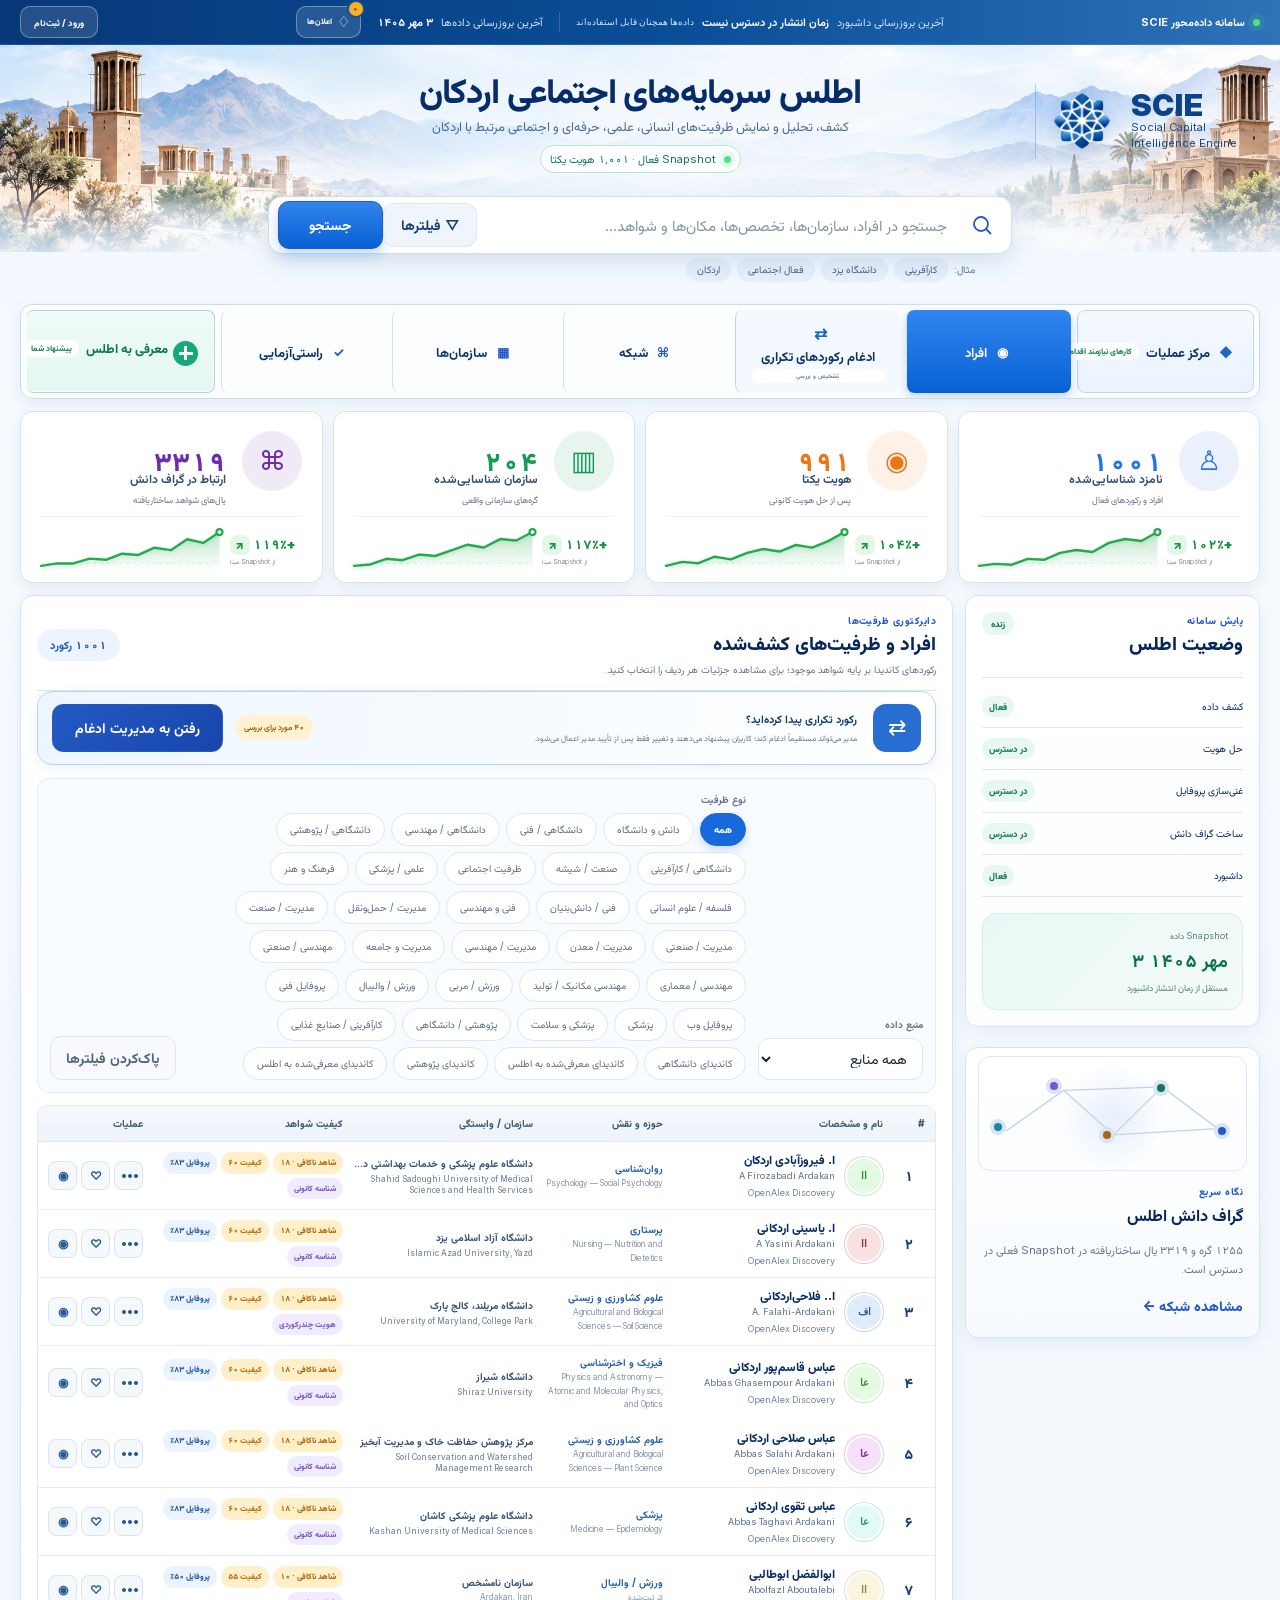
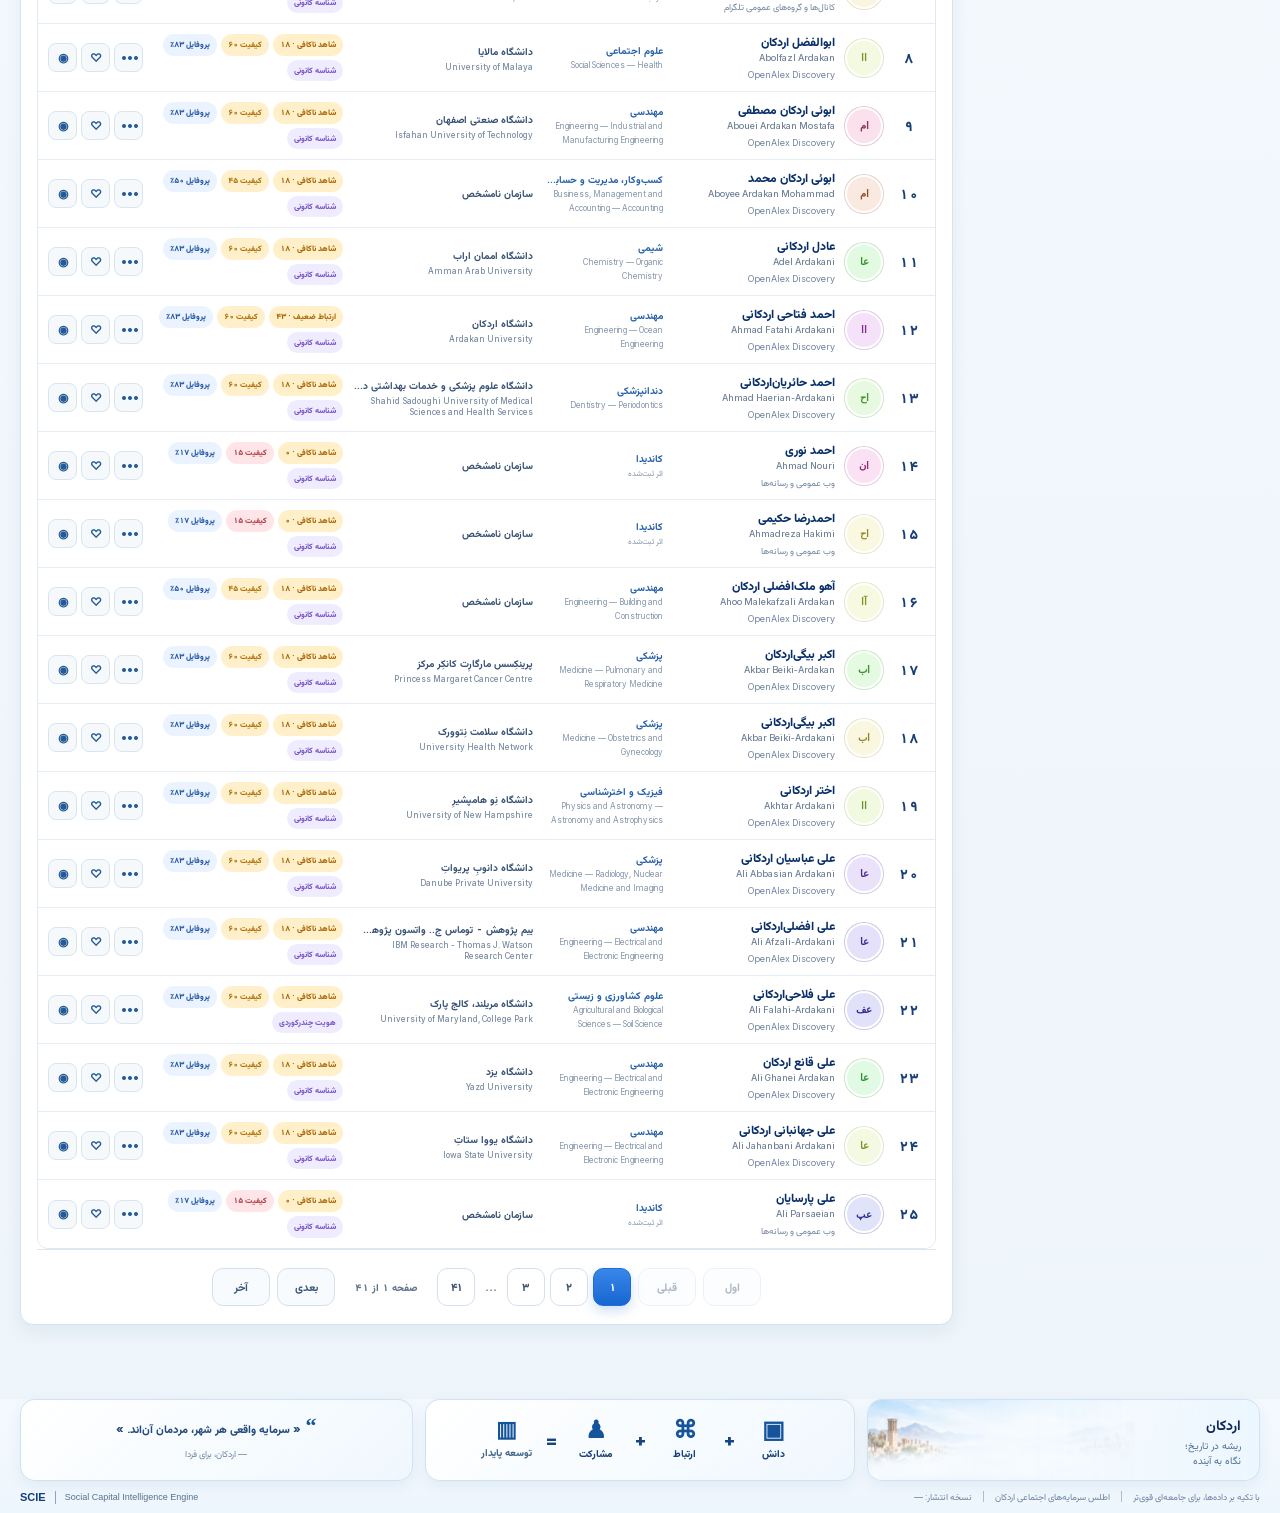
==== docs/index.html @ 63b63a65 "Add automated source monitoring center" ====
<!doctype html>
<html lang="fa" dir="rtl">
<head>
  <meta charset="utf-8">
  <meta name="viewport" content="width=device-width,initial-scale=1">
  <meta name="theme-color" content="#102a56">
  <title>اطلس سرمایه‌های اجتماعی اردکان</title>
  <link rel="stylesheet" href="styles.css?v=20260923-2">
  <link rel="stylesheet" href="poster.css?v=20260926-9">
  <link rel="stylesheet" href="operations.css?v=20260926-3">
  <link rel="stylesheet" href="fonts.css">
  <link rel="stylesheet" href="directory.css">
</head>
<body>
  <div class="update-bar" id="updateBar" role="status" aria-live="polite">
    <div class="update-inner">
      <span class="update-brand"><span class="pulse"></span>سامانه داده‌محور SCIE</span>
      <span class="update-item"><span>آخرین بروزرسانی داشبورد</span><strong id="buildPersian">در حال دریافت…</strong><small id="buildGregorian"></small></span>
      <span class="update-divider"></span>
      <span class="update-item"><span>آخرین بروزرسانی داده‌ها</span><strong id="snapshotTop">—</strong></span>
      <span class="commit" id="commitSha" hidden></span>
      <button id="notificationButton" class="notification-button" type="button" aria-haspopup="dialog" aria-expanded="false"><span aria-hidden="true">♢</span><b id="notificationBadge" hidden>۰</b><em>اعلان‌ها</em></button>
      <button id="globalAccountButton" class="global-account-button" type="button">ورود / ثبت‌نام</button>
    </div>
  </div>
  <aside id="notificationCenter" class="notification-center" role="dialog" aria-modal="false" aria-labelledby="notificationTitle" hidden><div class="notification-head"><div><span>مرکز پیگیری</span><h2 id="notificationTitle">اعلان‌ها و نتایج</h2></div><button id="closeNotifications" class="icon-button" type="button" aria-label="بستن">×</button></div><div class="notification-tools"><span id="notificationSummary">اعلان تازه‌ای ندارید</span><button id="markNotificationsRead" type="button">خواندن همه</button></div><div id="notificationList" class="notification-list"></div></aside>

  <header class="hero">
    <div class="hero-pattern" aria-hidden="true"></div>
    <div class="container hero-inner">
      <div class="hero-logo" aria-label="SCIE Social Capital Intelligence Engine">
        <img src="assets/scie-mark-v4.png?v=20260923-2" alt="نشان هندسی SCIE" width="74" height="74" style="width:74px;height:74px;max-width:74px;max-height:74px;object-fit:contain;flex:0 0 74px">
        <div><strong>SCIE</strong><span>Social Capital<br>Intelligence Engine</span></div>
      </div>
      <div class="hero-copy">
        <h1>اطلس سرمایه‌های اجتماعی اردکان</h1>
        <p>کشف، تحلیل و نمایش ظرفیت‌های انسانی، علمی، حرفه‌ای و اجتماعی مرتبط با اردکان</p>
        <div class="hero-state" id="state"><span class="spinner"></span>در حال دریافت داده‌ها…</div>
      </div>
      <div class="city-motif" aria-label="نقش هندسی الهام‌گرفته از معماری اردکان">
        <svg viewBox="0 0 360 170" role="img"><path d="M15 145h330M45 145V92h45v53M58 92V72h19v20M112 145V61h55v84M128 61V42h23v19M190 145v-37h42v37M252 145V78h62v67M269 78V52h28v26"/><path class="accent" d="M15 145h330M103 145c13-23 26-34 39-34s26 11 39 34M245 145c12-19 25-29 38-29 12 0 25 10 38 29"/></svg>
        <span>اردکان · یزد</span>
      </div>
    </div>
    <div class="container search-wrap">
      <form id="search" class="search" role="search">
        <label class="sr-only" for="q">جستجو در اطلس</label>
        <svg class="search-icon" viewBox="0 0 24 24" aria-hidden="true"><circle cx="11" cy="11" r="7"/><path d="m16 16 5 5"/></svg>
        <input id="q" autocomplete="off" placeholder="جستجو در افراد، سازمان‌ها، تخصص‌ها، مکان‌ها و شواهد…">
        <button type="button" id="heroFilters" class="button hero-filter">فیلترها <span aria-hidden="true">▽</span></button>
        <button type="submit" class="button primary">جستجو</button>
        <div id="history" class="history" aria-label="تاریخچه جستجو"></div>
      </form>
      <div class="search-examples" aria-label="نمونه‌های جستجو"><span>مثال:</span><button type="button" data-query="کارآفرینی">کارآفرینی</button><button type="button" data-query="دانشگاه یزد">دانشگاه یزد</button><button type="button" data-query="فعال اجتماعی">فعال اجتماعی</button><button type="button" data-query="اردکان">اردکان</button></div>
    </div>
  </header>

  <main class="container main-shell">
    <nav class="tabs" aria-label="بخش‌های اطلس">
      <button class="operations-tab" data-tab="operations" aria-selected="false"><span class="tab-icon">◆</span><span class="tab-label">مرکز عملیات<small>کارهای نیازمند اقدام</small></span></button>
      <button class="active" data-tab="people" aria-selected="true"><span class="tab-icon">◉</span>افراد</button>
      <button class="merge-tab" data-tab="intelligence" aria-selected="false"><span class="tab-icon">⇄</span><span class="tab-label">ادغام رکوردهای تکراری<small>تشخیص و بررسی</small></span></button>
      <button data-tab="network" aria-selected="false"><span class="tab-icon">⌘</span>شبکه</button>
      <button data-tab="organizations" aria-selected="false"><span class="tab-icon">▦</span>سازمان‌ها</button>
      <button data-tab="verification" aria-selected="false"><span class="tab-icon">✓</span>راستی‌آزمایی</button>
      <button class="atlas-contribute-tab" data-tab="leads" aria-selected="false"><span class="tab-icon">＋</span><span class="tab-label">معرفی به اطلس<small>پیشنهاد شما</small></span></button>
    </nav>

    <section id="metrics" class="metrics" aria-label="شاخص‌های کلیدی"><div class="metric-skeleton"></div><div class="metric-skeleton"></div><div class="metric-skeleton"></div></section>

    <section id="operations" class="section hidden operations-center">
      <header class="operations-hero"><div><span class="kicker">مرکز تصمیم‌گیری و کیفیت داده</span><h2>مرکز عملیات اطلس</h2><p>همهٔ موارد نیازمند تصمیم، تکمیل یا بازبینی در یک صف اولویت‌بندی‌شده؛ هر کارت شما را مستقیماً به محل انجام کار می‌برد.</p></div><div class="operations-health"><span>سلامت عملیاتی</span><strong id="operationsHealth">—</strong><small id="operationsHealthNote">در حال تحلیل داده‌ها…</small></div></header>
      <div id="operationsQueue" class="operations-queue" aria-live="polite"></div>
      <div class="operations-layout"><section class="panel workflow-board"><div class="section-head compact"><div><span class="kicker">گردش‌کار استاندارد</span><h3>وضعیت پرونده‌های اطلس</h3><p>هر رکورد از کشف تا انتشار در یک مرحلهٔ روشن قرار می‌گیرد.</p></div></div><div id="workflowStages" class="workflow-stages"></div></section><section class="panel priority-records"><div class="section-head compact"><div><span class="kicker">اولویت امروز</span><h3>پرونده‌های پیشنهادی برای بررسی</h3><p>رکوردهایی که بیشترین اثر را بر کیفیت اطلس دارند.</p></div></div><div id="priorityRecords"></div></section></div>
      <section class="panel admin-review-inbox"><div class="admin-inbox-head"><div><span class="kicker">تصمیم‌های مدیریتی</span><h3>صندوق بررسی مدیر</h3><p>پیشنهادها و پرونده‌های نیازمند تصمیم، همراه با منشأ، اولویت و اقدام بعدی.</p></div><div class="admin-inbox-tools"><select id="adminInboxFilter" aria-label="فیلتر صندوق بررسی"><option value="all">همه موارد</option><option value="merge">پیشنهاد ادغام</option><option value="identity">هویت و ارتباط محلی</option><option value="profile">تکمیل پروفایل</option><option value="lead">معرفی به اطلس</option></select><button id="refreshAdminInbox" class="button subtle" type="button">به‌روزرسانی</button></div></div><div id="adminInboxStats" class="admin-inbox-stats"></div><div id="adminInboxList" class="admin-inbox-list"></div><span id="adminInboxStatus" class="merge-status" role="status" aria-live="polite"></span></section>
      <section class="panel source-monitor-center"><div class="admin-inbox-head"><div><span class="kicker">اطلس زنده و به‌روز</span><h3>پایش خودکار تغییرات منابع</h3><p>کنترل دوره‌ای منابع عمومی و ارجاع تغییرات یا خطاهای دسترسی به مدیر.</p></div><div class="admin-inbox-tools"><button id="registerSourceMonitors" class="button subtle" type="button">ثبت منابع فعلی</button><button id="runSourceMonitors" class="button primary" type="button">بررسی منابع سررسیدشده</button></div></div><div id="sourceMonitorStats" class="source-monitor-stats"></div><div id="sourceMonitorList" class="source-monitor-list"></div><span id="sourceMonitorStatus" class="merge-status" role="status" aria-live="polite"></span></section>
    </section>

    <section id="people" class="section">
      <div class="content-grid">
        <div class="panel directory">
          <div class="section-head">
            <div><span class="kicker">دایرکتوری ظرفیت‌ها</span><h2>افراد و ظرفیت‌های کشف‌شده</h2><p>رکوردهای کاندیدا بر پایه شواهد موجود؛ برای مشاهده جزئیات هر ردیف را انتخاب کنید.</p></div>
            <span id="count" class="result-count">در حال دریافت…</span>
          </div>
          <aside id="mergeShortcut" class="merge-shortcut"><i>⇄</i><div><strong>رکورد تکراری پیدا کرده‌اید؟</strong><span>مدیر می‌تواند مستقیماً ادغام کند؛ کاربران پیشنهاد می‌دهند و تغییر فقط پس از تأیید مدیر اعمال می‌شود.</span></div><b id="mergeShortcutCount">در حال بررسی…</b><button class="button primary" type="button">رفتن به مدیریت ادغام</button></aside>
          <div class="filters">
            <label><span>منبع داده</span><select id="source"><option value="all">همه منابع</option></select></label>
            <div><span class="filter-label">نوع ظرفیت</span><div id="cats" class="chips"></div></div>
            <button id="reset" type="button" class="button subtle">پاک‌کردن فیلترها</button>
          </div>
          <div id="list" class="people-list" aria-live="polite" aria-busy="true" aria-label="در حال به‌روزرسانی فهرست افراد">
            <div class="directory-skeleton" aria-hidden="true">
              <div class="directory-skeleton-row"><i></i><span><b></b><small></small></span><em></em><span><b></b><small></small></span><strong></strong></div>
              <div class="directory-skeleton-row"><i></i><span><b></b><small></small></span><em></em><span><b></b><small></small></span><strong></strong></div>
              <div class="directory-skeleton-row"><i></i><span><b></b><small></small></span><em></em><span><b></b><small></small></span><strong></strong></div>
              <div class="directory-skeleton-row"><i></i><span><b></b><small></small></span><em></em><span><b></b><small></small></span><strong></strong></div>
              <div class="directory-skeleton-row"><i></i><span><b></b><small></small></span><em></em><span><b></b><small></small></span><strong></strong></div>
            </div>
          </div>
          <nav class="pagination" aria-label="صفحه‌بندی فهرست افراد">
            <button id="first" class="button subtle page-edge" type="button" aria-label="رفتن به صفحه اول">اول</button>
            <button id="prev" class="button subtle" type="button" aria-label="رفتن به صفحه قبلی">قبلی</button>
            <div id="pageNumbers" class="page-numbers" aria-label="شماره صفحه‌ها"></div>
            <span id="pageinfo" class="pagination-summary" aria-live="polite">—</span>
            <button id="next" class="button subtle" type="button" aria-label="رفتن به صفحه بعدی">بعدی</button>
            <button id="last" class="button subtle page-edge" type="button" aria-label="رفتن به صفحه آخر">آخر</button>
          </nav>
        </div>

        <aside class="sidebar">
          <section class="panel status-card">
            <div class="section-head compact"><div><span class="kicker">پایش سامانه</span><h2>وضعیت اطلس</h2></div><span class="live-dot">زنده</span></div>
            <div id="systemStatus" class="status-list"><div class="status-row"><span>دریافت لایه‌های داده</span><b class="neutral">در حال بررسی</b></div></div>
            <div class="snapshot-card"><span>Snapshot داده</span><strong id="generated">—</strong><small>مستقل از زمان انتشار داشبورد</small></div>
          </section>
          <section class="panel network-preview">
            <div class="mini-network" aria-hidden="true"><i></i><i></i><i></i><i></i><i></i><svg viewBox="0 0 300 120"><path d="M30 80 95 34l56 50 55-54 62 47M95 34l111-4M151 84l117-7"/></svg></div>
            <span class="kicker">نگاه سریع</span><h3>گراف دانش اطلس</h3><p id="networkPreviewText">در حال دریافت ساختار شبکه…</p><button class="text-button" data-open-tab="network">مشاهده شبکه ←</button>
          </section>
        </aside>
      </div>
    </section>

    <section id="intelligence" class="section hidden">
      <div class="page-heading"><span class="kicker">تحلیل شواهد</span><h2>هوش اطلس</h2><p>نمای تحلیلی کیفیت، پوشش داده و تصمیم‌های حل هویت؛ بدون تبدیل احتمال به قطعیت.</p></div>
      <div id="intel" class="analysis-grid"></div>
      <div class="two-col">
        <section class="panel duplicate-workbench"><div class="section-head compact"><div><span class="kicker">تشخیص هوشمند و مشارکت انسانی</span><h3>مدیریت رکوردهای تکراری</h3><p>سامانه موارد قطعی را خودکار یکپارچه می‌کند؛ کاربران می‌توانند موارد مشکوک را پیشنهاد دهند و مدیر تصمیم نهایی را می‌گیرد.</p></div><span id="mergeSummary" class="merge-summary"></span></div><div id="dupes"></div><div class="merge-queue-head"><h4>صف پیشنهادهای ادغام</h4><button id="refreshMerges" class="button subtle" type="button">به‌روزرسانی صف</button></div><div id="mergeQueue" class="merge-queue"></div><span id="mergeStatus" class="merge-status" role="status" aria-live="polite"></span></section>
        <section class="panel"><div class="section-head compact"><div><span class="kicker">هویت‌های تثبیت‌شده</span><h3>هویت‌های چندرکوردی</h3></div></div><div id="canonical"></div></section>
      </div>
      <section class="panel"><div class="section-head"><div><span class="kicker">تصمیم‌های توضیح‌پذیر</span><h3>حل هویت</h3><p>امتیاز، سطح اطمینان، شواهد و نیاز به بازبینی برای هر جفت.</p></div></div><div id="resolutions" class="resolution-grid"></div></section>
    </section>

    <section id="network" class="section hidden">
      <div class="page-heading"><span class="kicker">گراف دانش</span><h2>شبکه شواهد و ارتباطات ساختاریافته</h2><p>نمایش پیوند هویت‌ها با سازمان، مکان، منبع و نوع ظرفیت بر اساس داده واقعی.</p></div>
      <div class="network-note">یال‌های این شبکه نشان‌دهنده شواهد و ارتباطات ساختاریافته هستند و لزوماً بیانگر رابطه اجتماعی مستقیم میان افراد نیستند.</div>
      <div id="graphMetrics" class="analysis-grid graph-metrics"></div>
      <section class="panel graph-panel">
        <div class="graph-legend"><span><i style="--dot:#2b63d9"></i>هویت</span><span><i style="--dot:#15936d"></i>سازمان</span><span><i style="--dot:#d18a16"></i>مکان</span><span><i style="--dot:#7957c8"></i>منبع</span><span><i style="--dot:#168899"></i>نوع ظرفیت</span><span><i style="--dot:#c33c75"></i>تخصص</span></div>
        <div class="graph-shell"><svg id="graphSvg" viewBox="0 0 1100 620" role="img" aria-label="پیش‌نمایش گراف دانش"></svg></div>
        <div id="graphGap"></div>
      </section>
      <div class="hub-grid"><section class="panel"><h3>سازمان‌های مرکزی</h3><div id="hubOrganizations"></div></section><section class="panel"><h3>مکان‌های پرتکرار</h3><div id="hubLocations"></div></section><section class="panel"><h3>منابع و ظرفیت‌ها</h3><div id="hubSources"></div></section></div>
    </section>

    <section id="organizations" class="section hidden">
      <div class="page-heading"><span class="kicker">نهادها و مراکز</span><h2>سازمان‌های اثرگذار</h2><p>سازمان‌های استخراج‌شده از Snapshot فعلی و میزان اتصال آن‌ها به هویت‌ها و منابع.</p></div>
      <div id="orgs" class="org-grid"></div>
    </section>

    <section id="verification" class="section hidden">
      <div class="page-heading"><span class="kicker">مشارکت انسانی و شواهد محلی</span><h2>راستی‌آزمایی و تکمیل شبکه</h2><p>نظر شما به‌عنوان یک ادعای مستند ثبت می‌شود؛ دادهٔ خام حذف نمی‌شود و سابقهٔ تصمیم حفظ خواهد شد.</p></div>
      <div id="localitySummary" class="analysis-grid"></div>
      <div class="verification-grid">
        <section class="panel verification-form"><div class="section-head compact"><div><span class="kicker">بازبینی هویت محلی</span><h3>آیا این فرد اردکانی است؟</h3></div></div>
          <label><span>فرد</span><select id="vrPerson"></select></label>
          <label><span>نتیجهٔ بررسی</span><select id="vrVerdict"><option value="not_ardakani">اردکانی نیست</option><option value="ardakani">اردکانی است</option><option value="needs_evidence">نیازمند شواهد بیشتر</option></select></label>
          <label><span>دلیل اصلی</span><select id="vrReason"><option>محل تولد یا سکونت متفاوت</option><option>تشابه نام خانوادگی بدون ارتباط محلی</option><option>وابستگی سازمانی مربوط به شهر دیگری است</option><option>شناخت مستقیم و محلی</option><option>تعارض در منابع</option><option>دلیل دیگر</option></select></label>
          <label><span>توضیح و منبع تکمیلی</span><textarea id="vrNote" placeholder="دلیل، نشانی منبع عمومی یا توضیح شما"></textarea></label>
          <label class="consent"><input id="vrConsent" type="checkbox"><span>می‌دانم این بازخورد برای شفافیت در مخزن عمومی پروژه ثبت می‌شود و اطلاعات خصوصی وارد نکرده‌ام.</span></label>
          <button id="vrSubmit" class="button primary" type="button">ثبت راستی‌آزمایی</button><span id="vrStatus" role="status" aria-live="polite"></span>
        </section>
        <section class="panel verification-form"><div class="section-head compact"><div><span class="kicker">ارتقای گراف ارتباطات</span><h3>ثبت رابطهٔ بین دو فرد</h3></div></div>
          <label><span>فرد اول</span><select id="relA"></select></label><label><span>فرد دوم</span><select id="relB"></select></label>
          <label><span>نوع رابطه</span><select id="relType"><option value="sibling">خواهر یا برادر</option><option value="parent">والد و فرزند</option><option value="relative">خویشاوند</option><option value="colleague">همکار</option><option value="partner">شریک حرفه‌ای</option><option value="teacher">استاد</option><option value="student">شاگرد</option></select></label>
          <label><span>توضیح یا شاهد عمومی</span><textarea id="relNote" placeholder="برای مثال: شناخت مستقیم، خبر عمومی یا صفحهٔ رسمی"></textarea></label>
          <label class="consent"><input id="relConsent" type="checkbox"><span>انتشار عمومی این ادعای رابطه را تأیید می‌کنم و اطلاعات خصوصی وارد نکرده‌ام.</span></label>
          <button id="relSubmit" class="button primary" type="button">ثبت رابطه در صف بررسی</button><span id="relStatus" role="status" aria-live="polite"></span>
        </section>
      </div>
      <section class="panel source-catalog"><div class="section-head compact"><div><span class="kicker">دامنهٔ کشف عمومی</span><h3>منابع جدید فعال</h3></div></div><div class="source-grid"><span>کانال‌ها و گروه‌های عمومی تلگرام</span><span>کانال‌های عمومی ایتا</span><span>صفحه‌های عمومی اینستاگرام</span><span>دانشگاه‌های داخلی و خارجی</span><span>پایگاه‌های عمومی نظام پزشکی</span><span>کانون‌های وکلا و منابع حقوقی</span><span>ادارات و سازمان‌های رسمی</span><span>وب عمومی و رسانه‌ها</span></div><p class="meta">فقط صفحات عمومی و قابل استناد بررسی می‌شوند؛ گروه بسته، حساب خصوصی و دادهٔ پشت ورود در دامنهٔ سامانه نیست.</p></section>
      <section class="panel source-review-panel">
        <div class="section-head"><div><span class="kicker">شواهد حفظ‌شده، بدون انتساب قطعی</span><h3>صف اعتبارسنجی منابع اجتماعی</h3><p>این نشانی‌ها بررسی شده‌اند، اما هنوز نام فرد و ارتباط او با اردکان با اطمینان استخراج نشده است.</p></div><span id="sourceReviewCount" class="result-count">در حال دریافت…</span></div>
        <div id="sourceReviewQueue" class="source-review-queue"></div>
        <div class="source-review-form">
          <label><span>نشانی انتخاب‌شده</span><input id="sourceReviewUrl" readonly placeholder="ابتدا یک مورد را انتخاب کنید"></label>
          <label><span>نتیجهٔ بررسی شما</span><select id="sourceReviewVerdict"><option value="person_candidate">مرتبط با یک فرد؛ دوباره استخراج شود</option><option value="relevant_nonperson">مرتبط با اردکان است، اما صفحهٔ شخص نیست</option><option value="irrelevant">نامرتبط است</option><option value="needs_evidence">نیازمند شاهد بیشتر است</option></select></label>
          <label><span>نام فرد یا توضیح تکمیلی</span><textarea id="sourceReviewNote" placeholder="نام فرد و دلیل ارتباطش با اردکان را بنویسید؛ اطلاعات خصوصی وارد نکنید."></textarea></label>
          <label class="consent"><input id="sourceReviewConsent" type="checkbox"><span>می‌دانم این بازخورد در مخزن عمومی ثبت می‌شود و اطلاعات خصوصی وارد نکرده‌ام.</span></label>
          <button id="sourceReviewSubmit" class="button primary" type="button">ثبت نتیجهٔ اعتبارسنجی منبع</button><span id="sourceReviewStatus" role="status" aria-live="polite"></span>
        </div>
      </section>
    </section>

    <section id="leads" class="section hidden">
      <div class="atlas-intro">
        <div class="atlas-intro-copy"><span class="atlas-intro-badge">مشارکت در تکمیل اطلس</span><h2>معرفی به اطلس</h2><p>فرد، خانواده، سازمان، مکان یا نشانه‌ای را معرفی کنید. سامانه پیشنهاد شما را جستجو و اعتبارسنجی می‌کند و موارد معتبر به اطلس افزوده می‌شوند.</p></div>
        <div class="atlas-intro-steps" aria-label="مراحل بررسی پیشنهاد"><span><b>۱</b>شما معرفی می‌کنید</span><i>←</i><span><b>۲</b>سامانه بررسی می‌کند</span><i>←</i><span><b>۳</b>نتیجه به اطلس می‌پیوندد</span></div>
      </div>
      <div class="atlas-methods" aria-label="روش‌های معرفی اطلاعات به اطلس">
        <div class="atlas-methods-title"><span>دو مسیر، یک مقصد</span><h3>چطور اطلاعات را به «معرفی به اطلس» اضافه کنیم؟</h3><p>اگر فقط یک فرد یا نشانه می‌شناسید، روش اول را انتخاب کنید؛ اگر مجموعه‌ای از اطلاعات قطعی دارید، از روش دوم استفاده کنید.</p></div>
        <a href="#singleAtlasIntro"><b>۱</b><span><strong>معرفی یک مورد</strong><small>یک فرد، خانواده، سازمان یا نشانه برای جستجو و بررسی</small></span><i>رفتن به فرم ←</i></a>
        <a href="#bulkAtlasIntro"><b>۲</b><span><strong>ورود گروهی اطلاعات قطعی</strong><small>افزودن مجموعه افراد از فایل Excel، CSV یا JSON</small></span><i>رفتن به ورود فایل ←</i></a>
      </div>
      <div class="lead-layout">
        <section id="singleAtlasIntro" class="panel lead-form lead-submit-card">
          <div class="method-marker single full"><b>روش ۱</b><span>معرفی تکی به اطلس</span></div>
          <div class="full lead-form-heading"><span class="kicker">پیشنهاد شناسایی</span><h3>چه کسی یا چه چیزی را می‌خواهید معرفی کنید؟</h3><p>همین اطلاعات اولیه کافی است؛ هر توضیح تکمیلی به دقیق‌تر شدن بررسی کمک می‌کند.</p></div>
          <label><span>نوع معرفی</span><select id="lt"><option>نام یا فرد</option><option>فامیلی</option><option>نشانی / محله</option><option>سازمان / شرکت</option><option>تخصص / حوزه</option><option>توضیح آزاد</option></select></label>
          <label><span>موضوع معرفی</span><input id="lv" placeholder="برای مثال نام فرد، خانواده یا سازمان"></label>
          <label><span>مکان مرتبط</span><input id="ll" placeholder="اردکان، محله یا نشانی"></label>
          <label class="full"><span>توضیحات تکمیلی</span><textarea id="ln" placeholder="زمینه، منبع یا هر نکته مفید برای بررسی"></textarea></label>
          <div class="full lead-privacy">اطلاعات خصوصی یا محرمانه وارد نکنید؛ فقط داده‌های عمومی و قابل‌بررسی را ثبت کنید.</div>
          <div class="full actions"><button id="save" type="button" class="button primary lead-submit-button">ثبت معرفی و آغاز بررسی</button><button id="notify" type="button" class="button subtle">فعال‌سازی اعلان پایان</button><button id="export" type="button" class="button subtle">دریافت JSON</button><span id="leadStatus" role="status" aria-live="polite"></span></div>
        </section>
        <section class="panel lead-history-card"><div class="section-head compact"><div><span class="kicker">وضعیت بررسی</span><h3>پیگیری معرفی‌ها</h3><p>آخرین وضعیت پیشنهادهای ثبت‌شده در این دستگاه</p></div></div><div id="leadHistory"></div></section>
      </div>
      <section id="bulkAtlasIntro" class="panel bulk-import-panel">
        <div class="method-marker bulk"><b>روش ۲</b><span>معرفی گروهی به اطلس</span></div>
        <div class="section-head"><div><span class="kicker">ورود گروهی داده‌های قطعی</span><h3>افزودن مجموعه افراد به اطلس</h3><p>فایل CSV یا JSON را انتخاب کنید؛ داده‌ها پیش از ثبت بررسی، پیش‌نمایش و با رکوردهای موجود تطبیق داده می‌شوند.</p></div><span class="admin-only-badge">ویژه مدیر</span></div>
        <div class="import-guide"><b>ستون‌های قابل استفاده</b><span>name_fa، name، specialty، specialty_en، affiliation، location، source، url، evidence</span><a id="downloadImportTemplate" href="#">دریافت نمونه CSV</a></div>
        <div class="import-drop"><input id="bulkImportFile" type="file" accept=".csv,.json,.xlsx,.xls,text/csv,application/json,application/vnd.openxmlformats-officedocument.spreadsheetml.sheet,application/vnd.ms-excel"><strong>فایل Excel، CSV یا JSON را انتخاب کنید</strong><small>حداکثر ۱۰۰۰ رکورد در هر بار؛ نام فرد و منبع یا نشانی شاهد الزامی است.</small></div>
        <div id="bulkImportSummary" class="import-summary">هنوز فایلی انتخاب نشده است.</div><div id="bulkImportPreview" class="import-preview"></div>
        <div class="import-actions"><button id="bulkImportSubmit" class="button primary" type="button" disabled>اعتبارسنجی و ثبت در اطلس</button><span id="bulkImportStatus" role="status" aria-live="polite"></span></div>
      </section>
    </section>
  </main>

  <footer class="atlas-footer">
    <div class="container footer-showcase">
      <article class="footer-card footer-city">
        <div class="footer-city-copy"><strong>اردکان</strong><span>ریشه در تاریخ؛<br>نگاه به آینده</span></div>
        <div class="footer-city-art" aria-hidden="true"></div>
      </article>
      <article class="footer-card footer-formula" aria-label="دانش به‌علاوه ارتباط به‌علاوه مشارکت برابر با توسعه پایدار">
        <div class="formula-item"><b class="formula-icon">▣</b><span>دانش</span></div><i>+</i>
        <div class="formula-item"><b class="formula-icon network-glyph">⌘</b><span>ارتباط</span></div><i>+</i>
        <div class="formula-item"><b class="formula-icon">♟</b><span>مشارکت</span></div><i>=</i>
        <div class="formula-item formula-result"><b class="formula-icon">▥</b><span>توسعه پایدار</span></div>
      </article>
      <article class="footer-card footer-quote">
        <blockquote>« سرمایه واقعی هر شهر، مردمان آن‌اند. »</blockquote>
        <span>— اردکان، برای فردا</span>
      </article>
    </div>
    <div class="container footer-meta">
      <p>با تکیه بر داده‌ها، برای جامعه‌ای قوی‌تر <em aria-hidden="true">|</em> اطلس سرمایه‌های اجتماعی اردکان <em aria-hidden="true">|</em> <span id="footerBuild">نسخه انتشار: —</span></p>
      <div class="footer-brand"><strong>SCIE</strong><i aria-hidden="true"></i><span>Social Capital Intelligence Engine</span></div>
    </div>
  </footer>

  <div id="detail" class="detail" role="dialog" aria-modal="true" aria-labelledby="dname" hidden>
    <button class="detail-backdrop" tabindex="-1" aria-label="بستن"></button>
    <article class="drawer profile-drawer">
      <div class="profile-topbar"><span><b>SCIE</b> · پروفایل هوشمند اطلس</span><div><button id="adminAccountButton" class="admin-account-button" type="button">ورود مدیر</button><button id="close" class="icon-button" aria-label="بستن جزئیات">×</button></div></div>
      <header class="profile-hero">
        <div id="dAvatar" class="profile-avatar" aria-hidden="true"></div>
        <div class="profile-identity"><span class="kicker">پروندهٔ هویتی و حرفه‌ای</span><h2 id="dname"></h2><p id="dOrgHeadline"></p><div id="dsummary" class="drawer-summary"></div></div>
        <div id="dTrust" class="profile-trust"></div>
      </header>
      <div id="dQuickStats" class="profile-quick-stats"></div>
      <section class="profile-trust-explainer"><div class="profile-subhead"><div><span>چرا این امتیاز اعتماد؟</span><small>محاسبهٔ شفاف براساس شواهد، هویت، ارتباط محلی، کامل‌بودن و تنوع منابع</small></div><b id="dTrustLevel"></b></div><div id="dTrustBreakdown" class="trust-breakdown"></div><div id="dTrustWarnings" class="trust-warnings"></div><p class="trust-method-note">این امتیاز احتمال صحت و کفایت داده را نشان می‌دهد و جایگزین تأیید انسانی نیست. برای دیدن جزئیات هر مؤلفه روی آن کلیک کنید.</p></section>
      <section class="profile-360"><div class="profile-subhead"><div><span>نمای ۳۶۰ درجه</span><small>خط زمانی، پوشش ابعاد پرونده و ردپای حرفه‌ای در یک نگاه</small></div><nav class="profile-360-tabs" aria-label="ابعاد پروفایل ۳۶۰ درجه"><button class="active" type="button" data-360-view="all">نمای کامل</button><button type="button" data-360-view="timeline">خط زمانی</button><button type="button" data-360-view="coverage">پوشش پرونده</button></nav></div><div class="profile-360-grid"><article class="profile-360-timeline" data-360-panel="timeline"><header><i>◷</i><div><strong>خط زمانی مستند</strong><span>رویدادهای قابل استخراج بدون حدس‌زدن تاریخ</span></div></header><div id="dTimeline"></div></article><article class="profile-360-coverage" data-360-panel="coverage"><header><i>◎</i><div><strong>پوشش ابعاد پرونده</strong><span>کدام بخش‌ها کامل یا نیازمند تکمیل‌اند</span></div></header><div id="dCoverage"></div></article><article class="profile-360-footprint" data-360-panel="coverage"><header><i>⌖</i><div><strong>ردپای حرفه‌ای</strong><span>مکان، سازمان، آثار، منابع و شبکه</span></div></header><div id="dFootprint"></div></article></div></section>
      <div class="admin-edit-hint"><span>ویرایش مدیریتی</span> برای اصلاح هر مقدار، روی همان کادر کلیک کنید.</div>
      <div id="dmeta" class="detail-sections profile-sections"></div>
      <section class="profile-relations"><div class="profile-subhead"><div><span>شبکهٔ ارتباطات این فرد</span><small>خانوادگی، تخصصی، سازمانی و سایر پیوندهای مستند</small></div><button id="addRelation" class="button subtle" type="button">＋ افزودن ارتباط</button></div><div id="dRelations" class="relation-map"></div><form id="relationEditor" class="relation-editor" hidden><label><span>فرد مرتبط</span><select id="relationPerson"></select></label><label><span>نوع ارتباط</span><select id="relationType"><option value="family">رابطه خانوادگی</option><option value="colleague">همکار</option><option value="organization">هم‌سازمان</option><option value="expertise">حوزه تخصصی مشترک</option><option value="education">ارتباط علمی / آموزشی</option><option value="social">ارتباط اجتماعی</option><option value="other">سایر</option></select></label><label class="wide"><span>عنوان یا توضیح ارتباط</span><input id="relationNote" placeholder="برای مثال: برادر، همکار پژوهشی یا عضو یک سازمان"></label><div class="wide relation-editor-actions"><button class="button primary" type="submit">ذخیره ارتباط</button><button id="cancelRelation" class="button subtle" type="button">انصراف</button><span id="relationStatus" role="status"></span></div></form></section>
      <section class="profile-provenance"><div class="profile-subhead"><div><span>شناسنامه دستیابی و منشأ رکورد</span><small>مسیر کامل کشف، پالایش، امتیازدهی و ورود به اطلس</small></div><div class="reverification-actions"><button id="reverificationNotify" class="button subtle" type="button">اعلان نتیجه</button><button id="requestReverification" class="button primary" type="button">بازبینی و راستی‌آزمایی ویژه</button></div></div><div id="provenanceAlert" class="provenance-alert"></div><div id="provenanceGraph" class="provenance-graph"></div><div id="provenanceEvidence" class="provenance-evidence"></div><span id="reverificationStatus" class="merge-status" role="status" aria-live="polite"></span></section>
      <div class="profile-evidence"><div class="profile-subhead"><span>ردپای شواهد</span><small>مستندات عمومی مرتبط با این رکورد</small></div><div id="devidence" class="evidence"></div></div>
      <div class="drawer-footer"><div class="drawer-actions"><a id="durl" class="button primary" target="_blank" rel="noopener">مشاهده منبع اصلی ↗</a><button id="verifyPerson" class="button subtle" type="button">راستی‌آزمایی این فرد</button></div><span id="adminEditStatus" class="admin-edit-status" role="status" aria-live="polite"></span></div>
    </article>
  </div>
  <div id="adminLogin" class="admin-login" role="dialog" aria-modal="true" aria-labelledby="adminLoginTitle" hidden><button class="admin-login-backdrop" type="button" aria-label="بستن"></button><form id="adminLoginForm" class="admin-login-card"><button id="closeAdminLogin" class="icon-button" type="button" aria-label="بستن">×</button><span class="kicker">حساب کاربری اطلس</span><h2 id="adminLoginTitle">ورود به سامانه</h2><p id="authDescription">وارد شوید تا مشارکت‌ها، پیشنهادها و فعالیت‌های خود را همیشه در دسترس داشته باشید.</p><div class="auth-mode"><button class="active" data-auth-mode="login" type="button">ورود</button><button data-auth-mode="register" type="button">ثبت‌نام</button></div><label><span>نام کاربری</span><input id="adminUsername" name="username" autocomplete="username" required></label><label><span>رمز عبور</span><input id="adminPassword" name="password" type="password" autocomplete="current-password" minlength="8" required></label><button id="authSubmit" class="button primary" type="submit">ورود به سامانه</button><span id="adminLoginStatus" role="status"></span></form></div>
  <div id="accountPanel" class="admin-login" role="dialog" aria-modal="true" aria-labelledby="accountTitle" hidden><button class="account-panel-backdrop admin-login-backdrop" type="button" aria-label="بستن"></button><article class="account-card"><button id="closeAccountPanel" class="icon-button" type="button" aria-label="بستن">×</button><span class="kicker">حساب شخصی</span><h2 id="accountTitle">فعالیت‌های من</h2><div id="accountSummary" class="account-summary"></div><div id="accountActivities" class="account-activities"></div><button id="accountLogout" class="button subtle" type="button">خروج از سامانه</button></article></div>
  <noscript><div class="noscript">برای استفاده از داشبورد، JavaScript مرورگر را فعال کنید.</div></noscript>
  <script src="vendor/xlsx.full.min.js?v=0.20.3" defer></script>
  <script src="app.js?v=20260926-9" defer></script>
</body>
</html>
---- docs/styles.css ----
:root{--bg:#f3f6fa;--surface:#fff;--surface-soft:#f7f9fc;--text:#17243a;--muted:#64748b;--border:#dfe6ef;--primary:#2459c4;--primary-dark:#102a56;--primary-soft:#eaf0ff;--cyan:#168899;--success:#14785b;--success-soft:#e8f7f1;--warning:#a96608;--warning-soft:#fff5dd;--danger:#aa3a46;--danger-soft:#fff0f1;--purple:#7957c8;--radius-sm:10px;--radius-md:16px;--radius-lg:22px;--shadow-sm:0 2px 10px rgba(16,42,86,.05);--shadow-md:0 14px 38px rgba(16,42,86,.10);--s1:4px;--s2:8px;--s3:12px;--s4:16px;--s5:20px;--s6:24px;--s7:32px;--s8:40px}
*{box-sizing:border-box}html{scroll-behavior:smooth}body{margin:0;background:var(--bg);color:var(--text);font-family:Tahoma,"Segoe UI",Arial,sans-serif;font-size:14px;line-height:1.7}button,input,select,textarea{font:inherit}button,a,input,select,textarea{outline:none}button:focus-visible,a:focus-visible,input:focus-visible,select:focus-visible,textarea:focus-visible{box-shadow:0 0 0 3px rgba(36,89,196,.22)!important;border-color:var(--primary)!important}.container{width:min(1380px,calc(100% - 40px));margin:auto}.sr-only{position:absolute;width:1px;height:1px;padding:0;margin:-1px;overflow:hidden;clip:rect(0,0,0,0);white-space:nowrap;border:0}.hidden{display:none!important}
.update-bar{background:var(--primary-dark);color:#fff;min-height:48px;border-bottom:1px solid rgba(255,255,255,.12)}.update-inner{width:min(1380px,calc(100% - 40px));min-height:48px;margin:auto;display:flex;align-items:center;gap:var(--s4);font-size:11px}.update-brand{display:flex;align-items:center;gap:var(--s2);font-weight:700;color:#dce7ff;margin-left:auto}.pulse,.live-dot:before{width:7px;height:7px;border-radius:50%;background:#54d6ad;box-shadow:0 0 0 4px rgba(84,214,173,.15);display:inline-block}.update-item{display:flex;align-items:center;gap:var(--s2);color:#b9c9e7}.update-item strong{color:#fff}.update-item small{direction:ltr;color:#8fa8d1}.update-divider{height:20px;width:1px;background:rgba(255,255,255,.18)}.commit{direction:ltr;background:rgba(255,255,255,.08);padding:2px 8px;border-radius:999px;color:#b9c9e7}
.hero{position:relative;background:linear-gradient(135deg,#fbfdff 0%,#eef4fd 70%,#e7effb 100%);border-bottom:1px solid var(--border);overflow:visible}.hero-pattern{position:absolute;inset:0;opacity:.28;background-image:linear-gradient(30deg,transparent 24%,rgba(36,89,196,.06) 25%,rgba(36,89,196,.06) 26%,transparent 27%,transparent 74%,rgba(36,89,196,.06) 75%,rgba(36,89,196,.06) 76%,transparent 77%);background-size:48px 84px;mask-image:linear-gradient(90deg,transparent,#000)}.hero-inner{position:relative;min-height:310px;padding:52px 0 72px;display:flex;justify-content:space-between;align-items:center;gap:var(--s8)}.hero-copy{max-width:850px}.brand-line{display:flex;align-items:center;gap:10px;color:var(--primary);font-weight:900;letter-spacing:.06em}.brand-line small{font-weight:500;color:var(--muted);letter-spacing:0;direction:ltr}.brand-mark{direction:ltr;display:flex;gap:3px;align-items:end}.brand-mark i{display:block;width:5px;border-radius:2px;background:var(--primary)}.brand-mark i:nth-child(1){height:10px}.brand-mark i:nth-child(2){height:16px}.brand-mark i:nth-child(3){height:22px}.hero h1{font-size:clamp(32px,4vw,54px);line-height:1.25;margin:18px 0 14px;letter-spacing:-.03em;color:#102a56}.hero-copy>p{font-size:17px;color:#52647d;max-width:760px;margin:0}.hero-state{display:inline-flex;align-items:center;gap:8px;margin-top:22px;padding:6px 10px;background:rgba(255,255,255,.75);border:1px solid var(--border);border-radius:999px;color:var(--muted);font-size:11px}.hero-state.ready{color:var(--success);border-color:#bce3d4}.hero-state.error{color:var(--danger);border-color:#f1c3c8}.spinner,.loader{width:14px;height:14px;border:2px solid #c8d4e6;border-top-color:var(--primary);border-radius:50%;animation:spin .8s linear infinite}.city-motif{width:340px;flex:0 0 340px;color:#7589a5;text-align:center}.city-motif svg{width:100%;fill:none;stroke:#8298b8;stroke-width:2}.city-motif .accent{stroke:#c59138;stroke-width:3}.city-motif span{font-size:11px;letter-spacing:.2em}.search-wrap{position:relative;height:0}.search{position:absolute;z-index:5;bottom:-34px;right:0;left:0;height:70px;background:#fff;border:1px solid rgba(16,42,86,.1);border-radius:18px;box-shadow:var(--shadow-md);display:flex;align-items:center;padding:8px 10px}.search-icon{width:24px;height:24px;margin:0 10px;fill:none;stroke:var(--primary);stroke-width:1.8}.search input{flex:1;min-width:0;border:0;background:transparent;height:100%;font-size:15px;color:var(--text)}.search input::placeholder{color:#8593a7}.button{border:1px solid var(--border);border-radius:11px;background:#fff;color:var(--text);padding:9px 15px;cursor:pointer;font-weight:700;transition:.18s ease}.button:hover{border-color:#b6c5da;background:#f9fbff;transform:translateY(-1px)}.button.primary{background:linear-gradient(135deg,var(--primary),#1746aa);border-color:var(--primary);color:#fff;padding:11px 22px}.button.primary:hover{background:var(--primary-dark)}.button.subtle{background:var(--surface-soft);color:#52647d}.button:disabled{opacity:.45;cursor:not-allowed;transform:none}.history{display:none;position:absolute;top:76px;right:0;left:100px;background:#fff;border:1px solid var(--border);border-radius:var(--radius-md);box-shadow:var(--shadow-md);padding:7px;z-index:20}.history.open{display:block}.hist{padding:9px 12px;border-radius:8px;color:#52647d;cursor:pointer;font-size:12px}.hist:hover{background:var(--primary-soft);color:var(--primary)}
.main-shell{padding-top:62px;padding-bottom:60px}.tabs{display:flex;gap:6px;padding:6px;background:#e8edf5;border-radius:15px;margin-bottom:var(--s6);overflow-x:auto;scrollbar-width:thin}.tabs button{flex:1;min-width:130px;border:0;background:transparent;padding:10px 16px;border-radius:10px;color:#5f6f85;cursor:pointer;font-weight:700;white-space:nowrap;transition:.18s ease}.tabs button:hover{color:var(--primary);background:rgba(255,255,255,.5)}.tabs button.active{background:#fff;color:var(--primary-dark);box-shadow:var(--shadow-sm)}.tab-icon{display:inline-grid;place-items:center;width:22px;height:22px;color:var(--primary);margin-left:5px}
.metrics{display:grid;grid-template-columns:repeat(6,1fr);gap:var(--s3);margin-bottom:var(--s6)}.metric,.analysis-card{background:var(--surface);border:1px solid var(--border);border-radius:var(--radius-md);padding:18px;box-shadow:var(--shadow-sm);position:relative;overflow:hidden}.metric:before{content:"";position:absolute;right:0;top:0;width:4px;height:100%;background:var(--accent,var(--primary))}.metric-top{display:flex;align-items:center;justify-content:space-between;gap:8px}.metric-icon{width:34px;height:34px;display:grid;place-items:center;border-radius:10px;background:color-mix(in srgb,var(--accent,var(--primary)) 10%,white);color:var(--accent,var(--primary));font-size:17px}.metric-value{font-weight:900;font-size:27px;line-height:1.2;direction:ltr;text-align:right}.metric-title{font-weight:700;margin-top:8px}.metric-sub{font-size:10px;color:var(--muted);margin-top:2px}.metric-skeleton{height:110px;background:linear-gradient(90deg,#e8edf3,#f7f9fc,#e8edf3);background-size:200% 100%;border-radius:var(--radius-md);animation:shimmer 1.3s infinite}
.panel{background:var(--surface);border:1px solid var(--border);border-radius:var(--radius-lg);padding:var(--s6);box-shadow:var(--shadow-sm)}.content-grid{display:grid;grid-template-columns:minmax(0,1fr) 320px;gap:var(--s5);align-items:start}.sidebar{display:grid;gap:var(--s5);position:sticky;top:16px}.section-head{display:flex;align-items:flex-start;justify-content:space-between;gap:var(--s4);padding-bottom:var(--s5);border-bottom:1px solid var(--border)}.section-head.compact{padding-bottom:var(--s4)}.section-head h2,.section-head h3,.page-heading h2{margin:2px 0 3px;line-height:1.4}.section-head h2,.page-heading h2{font-size:22px}.section-head p,.page-heading p{margin:0;color:var(--muted);font-size:12px}.kicker{display:block;font-size:10px;color:var(--primary);font-weight:900;letter-spacing:.05em}.result-count{background:var(--primary-soft);color:var(--primary);border-radius:999px;padding:5px 10px;white-space:nowrap;font-size:11px;font-weight:700}.filters{display:grid;grid-template-columns:180px 1fr auto;align-items:end;gap:var(--s3);padding:var(--s4) 0;border-bottom:1px solid var(--border)}label>span,.filter-label{display:block;font-size:10px;color:var(--muted);font-weight:700;margin-bottom:5px}select,input,textarea{width:100%;border:1px solid var(--border);background:#fff;color:var(--text);border-radius:11px;padding:9px 11px}select:hover,input:hover,textarea:hover{border-color:#b6c5da}.chips{display:flex;gap:6px;flex-wrap:wrap}.chip{border:1px solid var(--border);background:#fff;color:#5d6d82;border-radius:999px;padding:7px 10px;font-size:10px;cursor:pointer}.chip.active{border-color:#b7c8ee;background:var(--primary-soft);color:var(--primary);font-weight:800}
.people-list{min-height:360px}.person{display:grid;grid-template-columns:48px minmax(180px,1.4fr) minmax(130px,1fr) auto;gap:var(--s3);align-items:center;width:100%;text-align:right;border:0;border-bottom:1px solid var(--border);background:#fff;padding:15px 5px;cursor:pointer;color:inherit;transition:.16s ease}.person:hover{background:#f8faff;padding-right:10px}.person:last-child{border-bottom:0}.no{width:36px;height:36px;display:grid;place-items:center;border-radius:10px;background:var(--primary-soft);color:var(--primary);font-weight:900;direction:ltr}.person-main{min-width:0}.name{display:block;font-weight:900;font-size:14px;white-space:nowrap;overflow:hidden;text-overflow:ellipsis}.person-sub{color:var(--muted);font-size:10px;white-space:nowrap;overflow:hidden;text-overflow:ellipsis}.person-context{font-size:11px;color:#4d5e75;min-width:0}.person-context span{display:block;white-space:nowrap;overflow:hidden;text-overflow:ellipsis}.badges{display:flex;justify-content:flex-end;gap:5px;flex-wrap:wrap;max-width:260px}.badge{display:inline-flex;align-items:center;gap:4px;padding:4px 7px;border-radius:999px;font-size:9px;font-weight:800;white-space:nowrap;background:#f0f3f7;color:#53647a}.badge.strong{background:var(--success-soft);color:var(--success)}.badge.medium{background:var(--warning-soft);color:var(--warning)}.badge.weak{background:var(--danger-soft);color:var(--danger)}.badge.entity{background:#f0ecff;color:var(--purple)}.badge.complete{background:#eaf3ff;color:#265aa6}.badge.enriched{background:#e8f7f8;color:var(--cyan)}.loading-state,.empty-state,.error-state{text-align:center;padding:70px 20px;color:var(--muted);display:grid;justify-items:center;gap:8px}.loading-state .loader{width:24px;height:24px}.loading-state strong,.empty-state strong,.error-state strong{font-size:15px;color:var(--text)}.loading-state small,.empty-state small,.error-state small{font-size:11px}.error-state{background:var(--danger-soft);border-radius:var(--radius-md);margin:18px 0}.error-state strong{color:var(--danger)}.pagination{display:flex;justify-content:center;align-items:center;gap:var(--s4);padding-top:var(--s5);border-top:1px solid var(--border);font-size:11px;color:var(--muted)}
.live-dot{display:flex;align-items:center;gap:7px;background:var(--success-soft);color:var(--success);padding:4px 9px;border-radius:999px;font-size:9px;font-weight:800}.status-list{padding-top:8px}.status-row{display:flex;align-items:center;justify-content:space-between;padding:10px 0;border-bottom:1px solid var(--border);font-size:11px}.status-row b{font-size:9px;border-radius:999px;padding:3px 7px}.status-row b.ok{background:var(--success-soft);color:var(--success)}.status-row b.warn{background:var(--warning-soft);color:var(--warning)}.status-row b.neutral{background:#eef1f5;color:#6b7788}.snapshot-card{margin-top:var(--s4);padding:14px;border-radius:14px;background:linear-gradient(135deg,var(--primary-dark),#214a89);color:#fff}.snapshot-card span,.snapshot-card small{display:block;color:#b9c9e7;font-size:9px}.snapshot-card strong{display:block;font-size:18px;direction:ltr;text-align:right;margin:3px 0}.mini-network{height:115px;position:relative;margin:-8px -4px 12px}.mini-network svg{position:absolute;inset:0;width:100%;height:100%;fill:none;stroke:#c4d1e3;stroke-width:1.5}.mini-network i{position:absolute;width:16px;height:16px;border:4px solid #d8e4f5;background:var(--primary);border-radius:50%;z-index:1}.mini-network i:nth-child(1){right:6%;top:58%}.mini-network i:nth-child(2){right:29%;top:20%;background:var(--success)}.mini-network i:nth-child(3){right:49%;top:62%;background:var(--warning)}.mini-network i:nth-child(4){right:69%;top:18%;background:var(--purple)}.mini-network i:nth-child(5){right:90%;top:55%;background:var(--cyan)}.network-preview h3{margin:2px 0}.network-preview p{font-size:11px;color:var(--muted)}.text-button{border:0;background:transparent;color:var(--primary);font-weight:800;cursor:pointer;padding:4px 0}
.page-heading{margin:8px 0 20px}.analysis-grid{display:grid;grid-template-columns:repeat(4,1fr);gap:var(--s3);margin-bottom:var(--s5)}.analysis-card{min-height:102px}.analysis-card .big{font-size:25px;font-weight:900;direction:ltr;text-align:right}.analysis-card .label{font-size:11px;color:var(--muted)}.analysis-card.featured{background:linear-gradient(135deg,var(--primary-dark),#2459c4);color:#fff;border:0}.analysis-card.featured .label{color:#d7e3f8}.two-col{display:grid;grid-template-columns:1fr 1fr;gap:var(--s5);margin-bottom:var(--s5)}.dup,.entityrow,.resolution{border:1px solid var(--border);background:var(--surface-soft);border-radius:12px;padding:12px;margin-top:8px;font-size:11px}.dup-title,.resolution-title{display:flex;justify-content:space-between;align-items:center;gap:8px;font-weight:800}.meta{color:var(--muted);font-size:10px;margin-top:4px}.decision{padding:3px 7px;border-radius:999px;background:#eeeafd;color:var(--purple);font-size:8px;direction:ltr}.resolution-grid{display:grid;grid-template-columns:1fr 1fr;gap:10px;padding-top:12px}.resolution{margin:0}.evidence-line{margin-top:7px;padding-top:7px;border-top:1px dashed var(--border)}
.network-note{padding:12px 15px;margin-bottom:var(--s4);border:1px solid #ecd7a5;border-radius:12px;background:#fff9ea;color:#745416;font-size:11px}.graph-metrics{grid-template-columns:repeat(6,1fr)}.graph-panel{padding:14px}.graph-legend{display:flex;gap:8px;flex-wrap:wrap;padding:5px 4px 14px}.graph-legend span{font-size:10px;color:#596a80}.graph-legend i{display:inline-block;width:8px;height:8px;border-radius:50%;background:var(--dot);margin-left:5px}.graph-shell{border:1px solid var(--border);border-radius:16px;background:radial-gradient(circle at center,#fff,#f5f8fc);overflow:auto}.graph-shell svg{display:block;width:100%;height:600px;min-width:900px}.hub-grid{display:grid;grid-template-columns:repeat(3,1fr);gap:var(--s4);margin-top:var(--s4)}.hub-grid h3{font-size:14px;margin-top:0}.hubrow{display:flex;justify-content:space-between;gap:8px;padding:8px 0;border-bottom:1px solid var(--border);font-size:10px}.hubrow:last-child{border-bottom:0}.hubrow b{color:var(--primary)}.gap-note{margin-top:12px;padding:11px;background:var(--warning-soft);color:var(--warning);border-radius:10px;font-size:10px}
.org-grid{display:grid;grid-template-columns:repeat(3,1fr);gap:var(--s3)}.org-card{background:#fff;border:1px solid var(--border);border-radius:var(--radius-md);padding:17px;box-shadow:var(--shadow-sm)}.org-card h3{font-size:13px;margin:0 0 12px;min-height:44px}.org-stats{display:flex;gap:6px;flex-wrap:wrap}.org-stats span{background:var(--surface-soft);border-radius:8px;padding:5px 8px;font-size:9px;color:var(--muted)}.lead-layout{display:grid;grid-template-columns:1.4fr .6fr;gap:var(--s5)}.lead-form{display:grid;grid-template-columns:1fr 1fr;gap:var(--s4)}.lead-form .full{grid-column:1/-1}.lead-form textarea{min-height:120px;resize:vertical}.actions{display:flex;align-items:center;gap:8px;flex-wrap:wrap}.lead-item{padding:10px;border:1px solid var(--border);border-radius:10px;margin-bottom:8px}.lead-item strong{font-size:11px}.lead-item small{display:block;color:var(--muted);font-size:9px}.completion-toast{position:fixed;left:24px;bottom:24px;z-index:200;width:min(390px,calc(100vw - 32px));padding:16px 18px;border:1px solid #bce3d4;border-right:5px solid var(--success);border-radius:14px;background:#fff;box-shadow:0 18px 50px rgba(16,42,86,.2);display:grid;gap:3px;animation:toast-in .25s ease}.completion-toast strong{color:var(--success);font-size:13px}.completion-toast small{color:var(--muted);font-size:10px}.completion-toast[hidden]{display:none}
.verification-grid{display:grid;grid-template-columns:1fr 1fr;gap:var(--s5);margin-bottom:var(--s5)}.verification-form{display:grid;gap:var(--s3);align-content:start}.verification-form textarea{min-height:90px;resize:vertical}.verification-form .section-head{margin-bottom:4px}.consent{display:flex;align-items:flex-start;gap:8px;padding:9px;border-radius:10px;background:var(--warning-soft)}.consent input{width:auto;margin-top:5px}.consent span{margin:0;color:var(--warning);font-size:9px}.source-catalog{margin-bottom:var(--s5)}.source-grid{display:grid;grid-template-columns:repeat(4,1fr);gap:8px;padding:16px 0}.source-grid span{padding:10px;border-radius:10px;background:var(--primary-soft);color:var(--primary-dark);font-size:10px;font-weight:700}
.source-review-panel{margin-bottom:var(--s5)}.source-review-queue{display:grid;grid-template-columns:repeat(2,minmax(0,1fr));gap:9px;max-height:420px;overflow:auto;padding:16px 2px}.source-review-item{display:grid;grid-template-columns:auto minmax(0,1fr) auto;align-items:center;gap:9px;padding:10px;border:1px solid var(--border);border-radius:12px;background:#fbfdff}.source-review-item.selected{border-color:var(--primary);background:var(--primary-soft)}.source-review-item .platform{font-size:9px;font-weight:800;color:var(--primary);background:#fff;border-radius:999px;padding:4px 7px}.source-review-item .source-url{direction:ltr;text-align:left;overflow:hidden;text-overflow:ellipsis;white-space:nowrap;font-size:10px}.source-review-item small{grid-column:2/4;color:var(--muted)}.source-review-form{display:grid;grid-template-columns:1fr 1fr;gap:10px;border-top:1px solid var(--border);padding-top:16px}.source-review-form textarea,.source-review-form .consent,.source-review-form button,.source-review-form [role=status]{grid-column:1/-1}.source-review-form textarea{min-height:72px}.source-review-form [role=status]{font-size:10px;color:var(--primary);font-weight:700}
.detail{position:fixed;inset:0;z-index:100;display:flex;justify-content:flex-start}.detail[hidden]{display:none}.detail-backdrop{position:absolute;inset:0;border:0;background:rgba(5,17,38,.55);cursor:default}.drawer{position:relative;width:min(680px,94vw);height:100%;overflow:auto;background:#fff;padding:26px;box-shadow:-20px 0 60px rgba(5,17,38,.2);animation:drawer-in .22s ease}.drawer-head{display:flex;justify-content:space-between;gap:16px;padding-bottom:18px;border-bottom:1px solid var(--border)}.drawer-head h2{font-size:24px;margin:2px 0}.drawer-summary{display:flex;gap:6px;flex-wrap:wrap}.icon-button{width:38px;height:38px;border:1px solid var(--border);border-radius:11px;background:var(--surface-soft);font-size:24px;cursor:pointer}.detail-sections{display:grid;gap:12px;padding:16px 0}.detail-section{border:1px solid var(--border);border-radius:14px;padding:14px}.detail-section h3{font-size:12px;margin:0 0 9px;color:var(--primary-dark)}.detail-grid{display:grid;grid-template-columns:1fr 1fr;gap:8px 18px}.detail-field{min-width:0}.detail-field span{display:block;color:var(--muted);font-size:9px}.detail-field strong{display:block;font-size:11px;overflow-wrap:anywhere}.drawer-footer{padding-top:16px;border-top:1px solid var(--border)}.evidence{display:flex;gap:5px;flex-wrap:wrap;margin-bottom:15px}.evidence span{background:var(--primary-soft);color:#345c9d;border-radius:999px;padding:4px 8px;font-size:9px}body.modal-open{overflow:hidden}
footer{background:#e8edf5;border-top:1px solid var(--border);padding:25px 0;color:var(--muted);font-size:10px}footer .container{display:flex;align-items:center;justify-content:space-between;gap:20px}footer strong{color:var(--primary-dark);font-size:18px;margin-left:8px}footer p{max-width:600px;margin:0}.noscript{padding:20px;background:var(--danger-soft);color:var(--danger);text-align:center}
@keyframes spin{to{transform:rotate(360deg)}}@keyframes shimmer{to{background-position:-200% 0}}@keyframes drawer-in{from{transform:translateX(-30px);opacity:.4}}@keyframes toast-in{from{transform:translateY(16px);opacity:0}}@media(prefers-reduced-motion:reduce){*{animation:none!important;scroll-behavior:auto!important;transition:none!important}}
@media(max-width:1100px){.metrics{grid-template-columns:repeat(3,1fr)}.content-grid{grid-template-columns:minmax(0,1fr) 280px}.person{grid-template-columns:42px minmax(170px,1fr) auto}.person-context{display:none}.analysis-grid,.graph-metrics{grid-template-columns:repeat(3,1fr)}.org-grid{grid-template-columns:repeat(2,1fr)}}
@media(max-width:820px){.container,.update-inner{width:min(100% - 28px,1380px)}.update-brand{display:none}.hero-inner{min-height:280px;padding-top:40px}.city-motif{display:none}.content-grid,.lead-layout,.verification-grid{grid-template-columns:1fr}.sidebar{position:static;grid-template-columns:1fr 1fr}.filters{grid-template-columns:1fr 1fr}.filters>.button{grid-column:1/-1}.two-col,.resolution-grid{grid-template-columns:1fr}.hub-grid{grid-template-columns:1fr}.org-grid{grid-template-columns:1fr 1fr}.source-grid{grid-template-columns:1fr 1fr}.lead-form{grid-template-columns:1fr}.lead-form .full{grid-column:auto}footer .container{align-items:flex-start;flex-direction:column}.graph-shell svg{height:520px}}
@media(max-width:560px){body{font-size:13px}.container,.update-inner{width:min(100% - 20px,1380px)}.update-inner{gap:8px;min-height:62px}.update-item{display:grid;gap:0;line-height:1.5}.update-item small,.commit{display:none}.update-divider{height:28px}.hero-inner{min-height:285px;padding:34px 0 82px}.hero h1{font-size:31px}.hero-copy>p{font-size:13px}.brand-line small{display:none}.search-wrap{width:calc(100% - 20px)}.search{height:64px;bottom:-31px;border-radius:15px}.search-icon{width:20px;margin:0 5px}.search input{font-size:12px}.search .button{padding:9px 13px}.main-shell{padding-top:50px}.tabs{margin-left:-10px;margin-right:-10px;border-radius:0}.tabs button{min-width:112px;padding:9px}.metrics{grid-template-columns:1fr 1fr;gap:8px}.metric{padding:14px}.metric-value{font-size:23px}.panel{padding:16px;border-radius:17px}.sidebar{grid-template-columns:1fr}.section-head{display:block}.result-count{display:inline-flex;margin-top:8px}.filters{grid-template-columns:1fr}.person{grid-template-columns:38px minmax(0,1fr);gap:10px}.badges{grid-column:2;justify-content:flex-start;max-width:none}.person-context{display:none}.analysis-grid,.graph-metrics{grid-template-columns:1fr 1fr}.analysis-card{padding:14px}.org-grid{grid-template-columns:1fr}.drawer{width:100vw;padding:18px}.detail-grid{grid-template-columns:1fr}.graph-shell svg{height:430px}.history{left:0}.page-heading h2{font-size:21px}}
@media(max-width:700px){.source-review-queue,.source-review-form{grid-template-columns:1fr}.source-review-form>*{grid-column:1}.source-review-item{grid-template-columns:auto minmax(0,1fr)}.source-review-item button,.source-review-item small{grid-column:1/-1}}
---- docs/poster.css ----
/* Poster-aligned visual system: the supplied concept translated to real SCIE data. */
body{background:linear-gradient(180deg,#edf6ff 0,#f7fbff 460px,#edf4fa 100%);color:#08265a}
.update-bar{min-height:44px;background:linear-gradient(90deg,#073878,#0a4f99 55%,#2e73b8);box-shadow:0 2px 12px rgba(3,42,92,.25)}
.update-inner{min-height:44px}.update-brand{color:#fff}.update-item{color:#cfe6ff}.update-item small{color:#d5e9ff}.pulse{background:#4fe284;box-shadow:0 0 0 5px rgba(79,226,132,.13)}
.hero{background:linear-gradient(90deg,rgba(236,247,255,.35),rgba(255,255,255,.97) 31%,rgba(255,255,255,.98) 73%,rgba(229,241,253,.65));border-bottom:0}
.hero:before,.hero:after{content:"";position:absolute;pointer-events:none;bottom:0;background-repeat:no-repeat;background-position:bottom;background-size:contain;opacity:.85}
.hero:before{left:0;width:31%;height:100%;background-image:linear-gradient(155deg,transparent 40%,rgba(79,130,177,.18)),linear-gradient(25deg,rgba(32,83,129,.17),transparent 65%);clip-path:polygon(0 36%,22% 49%,35% 38%,48% 62%,61% 43%,75% 67%,88% 54%,100% 75%,100% 100%,0 100%)}
.hero:after{left:4%;bottom:8px;width:165px;height:150px;opacity:.28;background:linear-gradient(90deg,transparent 8%,#b67e3d 9% 15%,transparent 16% 27%,#94612d 28% 40%,transparent 41% 60%,#b67e3d 61% 70%,transparent 71%);clip-path:polygon(0 100%,0 58%,10% 58%,10% 35%,18% 35%,18% 58%,36% 58%,36% 20%,48% 20%,48% 58%,65% 58%,65% 42%,74% 42%,74% 58%,100% 58%,100% 100%)}
.hero-pattern{opacity:.4;background-size:64px 110px;mask-image:linear-gradient(90deg,#000,transparent 33%,transparent 70%,#000)}
.hero-inner{display:grid;grid-template-columns:245px minmax(0,1fr) 255px;grid-template-areas:"art copy logo";min-height:205px;padding:24px 0 54px;gap:30px}.hero-copy{grid-area:copy;text-align:center;max-width:none}.hero h1{font-size:clamp(30px,3.1vw,46px);margin:3px 0 6px;color:#062c69;text-shadow:0 1px 0 #fff}.hero-copy>p{font-size:14px;color:#496b98}.hero-state{margin-top:11px}.city-motif{grid-area:art;width:100%;align-self:end;color:#416a9c}.city-motif svg{height:118px;stroke:#826b51;opacity:.72}.city-motif .accent{stroke:#2567b1}.city-motif span{color:#496b98}.hero-logo{grid-area:logo;display:flex;direction:ltr;align-items:center;justify-content:flex-start;gap:12px;border-right:1px solid #b7cce2;padding-right:22px}.hero-logo svg{width:90px;height:90px;filter:drop-shadow(0 7px 10px rgba(15,72,139,.16))}.hero-logo div{direction:ltr;text-align:left}.hero-logo strong{display:block;font:900 34px/1 Arial;color:#0a438c;letter-spacing:.03em}.hero-logo span{display:block;font:12px/1.45 Arial;color:#174a87}
.search-wrap{height:35px}.search{right:21%;left:21%;bottom:0;height:62px;border-radius:14px;border:1px solid #d0e0f0;box-shadow:0 9px 24px rgba(17,73,133,.13);padding:7px 9px}.search .primary{order:-1;min-width:110px;background:linear-gradient(180deg,#3184ec,#0860d4);box-shadow:0 6px 13px rgba(20,100,214,.25)}.search-examples{position:absolute;z-index:4;top:38px;right:23%;left:23%;display:flex;align-items:center;justify-content:flex-start;gap:6px;color:#5e7595;font-size:10px}.search-examples button{border:0;background:#e7f0fa;color:#43658e;border-radius:999px;padding:4px 11px;cursor:pointer}.search-examples button:hover{background:#d7e8fc;color:#075ac8}
.main-shell{padding-top:58px}.tabs{background:rgba(255,255,255,.72);border:1px solid #cbdded;box-shadow:0 5px 15px rgba(15,67,121,.08);padding:5px;border-radius:12px;margin-bottom:12px}.tabs button{border-left:1px solid #d5e2ef;border-radius:8px;color:#0b326a;font-size:13px}.tabs button:last-child{border-left:0}.tabs button.active{background:linear-gradient(180deg,#3186ef,#0860d2);color:#fff;box-shadow:0 5px 12px rgba(18,96,208,.24)}.tabs button.active .tab-icon{color:#fff}
.metrics{grid-template-columns:repeat(4,1fr);gap:10px;margin-bottom:12px}.metric{min-height:118px;border-color:#d6e4f1;border-radius:13px;padding:19px 20px 13px;box-shadow:0 6px 16px rgba(16,65,116,.08)}.metric:before{display:none}.metric-top{flex-direction:row-reverse;justify-content:flex-end;gap:16px}.metric-icon{width:60px;height:60px;border-radius:50%;font-size:27px}.metric-value{font-size:26px;color:var(--accent)}.metric-title{margin-right:76px;margin-top:-22px;font-size:12px;color:#344f75}.metric-sub{margin-right:76px;font-size:9px}.metric:after{content:"";position:absolute;right:18px;left:18px;bottom:9px;height:21px;background:linear-gradient(165deg,transparent 0 38%,#27b154 39% 43%,transparent 44% 53%,#27b154 54% 58%,transparent 59%);opacity:.75;clip-path:polygon(0 75%,14% 76%,25% 55%,38% 70%,51% 28%,63% 50%,77% 14%,88% 35%,100% 5%,100% 100%,0 100%)}
.content-grid{direction:ltr;grid-template-columns:minmax(0,1fr) 295px;gap:12px}.content-grid>*{direction:rtl}.sidebar{direction:rtl;position:static;grid-column:2;grid-row:1}.directory{grid-column:1;grid-row:1}.panel{border-color:#d6e4f1;border-radius:13px;box-shadow:0 6px 18px rgba(16,65,116,.07);padding:16px}.section-head h2{font-size:19px}.section-head{padding-bottom:12px}.section-head p{font-size:10px}.filters{grid-template-columns:165px 1fr auto;padding:10px 0}.people-list{position:relative;padding-top:30px}.people-list:before{content:"#                 Ù†Ø§Ù… Ùˆ Ù…Ø´Ø®ØµØ§Øª                    Ø³Ø§Ø²Ù…Ø§Ù† / ÙˆØ§Ø¨Ø³ØªÚ¯ÛŒ                    Ú©ÛŒÙÛŒØª Ùˆ ÙˆØ¶Ø¹ÛŒØª";position:absolute;top:0;right:0;left:0;height:30px;padding:5px 16px;background:linear-gradient(180deg,#f6f9fc,#edf2f7);color:#3b5272;border-radius:8px 8px 0 0;font-size:9px;white-space:pre}.person{min-height:58px;padding:9px 8px;grid-template-columns:36px minmax(180px,1.4fr) minmax(150px,1fr) auto}.person:hover{background:#edf6ff}.no{background:transparent;color:#183b6e}.name{font-size:12px;color:#092f69}.person-sub{color:#68809e}.badge{font-size:8px}.badge.strong{background:#daf4e5}.badge.medium{background:#fff0ca}.status-card{background:linear-gradient(180deg,#fff,#fbfdff)}.status-row{font-size:10px}.network-preview{background:linear-gradient(180deg,#fff,#f7fbff)}.mini-network{background:radial-gradient(circle at 50% 54%,rgba(43,115,222,.11),transparent 36%);border:1px solid #e0e9f3;border-radius:12px}.snapshot-card{background:linear-gradient(135deg,#e8f7f5,#f4fbfa);color:#126743;border:1px solid #d6eee8}.snapshot-card span,.snapshot-card small{color:#528172}.snapshot-card strong{color:#0c7248}
footer{background:transparent;border-top:0;padding:15px 0}
@media(max-width:1100px){.hero-inner{grid-template-columns:190px minmax(0,1fr) 195px}.hero-logo svg{width:70px}.hero-logo strong{font-size:28px}.search{right:12%;left:12%}.search-examples{right:14%;left:14%}.content-grid{grid-template-columns:minmax(0,1fr) 260px}.metric-title,.metric-sub{margin-right:0}.metric:after{opacity:.4}}
@media(max-width:820px){.hero-inner{grid-template-columns:1fr 180px;grid-template-areas:"copy logo";min-height:235px}.city-motif{display:none}.hero-logo{padding-right:12px}.search{right:0;left:0}.search-examples{right:2%;left:2%;top:37px;overflow-x:auto;justify-content:flex-start}.content-grid{grid-template-columns:1fr}.directory{grid-column:1}.sidebar{grid-column:1;grid-row:2}.metrics{grid-template-columns:1fr 1fr}.metric-title,.metric-sub{margin-right:76px}.sidebar{grid-template-columns:1fr 1fr}}
@media(max-width:560px){.hero-inner{display:block;min-height:300px;padding-bottom:85px}.hero-logo{position:absolute;left:0;top:18px;border:0;padding:0}.hero-logo svg{width:50px;height:50px}.hero-logo strong{font-size:21px}.hero-logo span{display:none}.hero-copy{text-align:right;padding-top:67px}.hero h1{font-size:28px}.search-wrap{height:34px}.search{bottom:0}.search .primary{min-width:auto}.search-examples{top:36px}.search-examples span{display:none}.main-shell{padding-top:72px}.metrics{grid-template-columns:1fr}.metric{min-height:105px}.filters{grid-template-columns:1fr}.sidebar{grid-template-columns:1fr}.people-list{padding-top:0}.people-list:before{display:none}.person{grid-template-columns:34px 1fr}.metric-title,.metric-sub{margin-right:76px}}

/* Hero composition refinement based on the approved poster reference. */
.hero{background:#f4faff url("assets/ardakan-hero-v2.png") center center/cover no-repeat}.hero:before,.hero:after,.hero-pattern{display:none}.hero-inner{direction:ltr;grid-template-columns:225px minmax(0,1fr) 225px;grid-template-areas:"art copy logo";min-height:180px;padding:14px 0 42px}.hero-inner>*{direction:rtl}.hero-logo{justify-content:center;border-right:0;border-left:1px solid rgba(55,100,151,.28);padding:0 15px 0 0;direction:ltr}.hero-logo div{direction:ltr}.hero-logo svg{width:74px;height:74px}.hero-logo strong{font-size:30px}.hero-logo span{font-size:11px}.city-motif{visibility:hidden;height:105px}.hero h1{font-size:clamp(30px,2.7vw,43px);margin:0 0 3px}.hero-copy>p{font-size:13px}.hero-state{margin-top:8px;padding:4px 9px;background:rgba(255,255,255,.86)}.search-wrap{height:27px}.search{direction:ltr;right:20%;left:20%;bottom:-2px;height:58px}.search input{order:1;direction:rtl;text-align:right}.search-icon{order:2;margin:0 8px 0 12px}.search .primary{order:-2;min-width:105px}.hero-filter{order:-1;min-width:94px;background:#f0f5fb;color:#153f78}.search-examples{top:32px}.main-shell{padding-top:52px}
@media(max-width:1100px){.hero-inner{grid-template-columns:175px minmax(0,1fr) 185px}.hero-logo svg{width:62px;height:62px}.search{right:10%;left:10%}}
@media(max-width:820px){.hero{background-position:center}.hero-inner{direction:ltr;grid-template-columns:minmax(0,1fr) 145px;grid-template-areas:"copy logo";min-height:195px;padding-bottom:48px}.hero-logo{position:static;border-left:0}.search{right:0;left:0}.hero-filter{display:none}}
@media(max-width:560px){.hero{background-position:center top}.hero-inner{min-height:255px;padding:10px 0 75px}.hero-logo{position:absolute;left:0;top:10px}.hero-copy{padding-top:55px;text-align:center}.hero h1{font-size:26px}.hero-copy>p{font-size:11px}.search{height:58px}.search .primary{min-width:82px}.main-shell{padding-top:68px}}

/* Faithful high-resolution SCIE mark restored from the supplied reference. */
.hero-logo>img{width:74px;height:74px;object-fit:contain;display:block;filter:drop-shadow(0 5px 9px rgba(15,72,139,.16))}
@media(max-width:1100px){.hero-logo>img{width:62px;height:62px}}
@media(max-width:560px){.hero-logo>img{width:50px;height:50px}}
.filters.filter-attention{animation:filterAttention 1.35s ease both}
@keyframes filterAttention{0%,100%{box-shadow:none}30%{box-shadow:0 0 0 4px rgba(35,105,218,.22),0 10px 24px rgba(24,83,160,.12);background:#f7fbff}}
@media(prefers-reduced-motion:reduce){.filters.filter-attention{animation:none;box-shadow:0 0 0 3px rgba(35,105,218,.2)}}

/* Poster-matched lower dashboard composition. */
.atlas-footer{margin-top:14px;padding:0 0 8px;background:linear-gradient(180deg,rgba(245,250,255,.9),#eef6fd);border-top:0;color:#46668f}
.atlas-footer .footer-showcase{display:grid;grid-template-columns:1.05fr 1.15fr 1.05fr;gap:12px;align-items:stretch}
.footer-card{position:relative;min-height:82px;overflow:hidden;border:1px solid rgba(205,224,241,.9);border-radius:15px;background:linear-gradient(135deg,rgba(255,255,255,.96),rgba(239,247,254,.86));box-shadow:0 5px 15px rgba(25,77,130,.07);color:#163e77}
.footer-city{display:flex;align-items:center;justify-content:space-between;padding:11px 18px;background:linear-gradient(90deg,rgba(255,255,255,.95),rgba(235,246,255,.82))}
.footer-city-copy{position:relative;z-index:1;display:grid;gap:1px;text-align:right}.footer-city-copy strong{font-size:14px}.footer-city-copy span{font-size:10px;line-height:1.5;color:#506e94}
.footer-city-art{position:absolute;inset:0 31% 0 0;background:url("assets/ardakan-hero-v2.png") 15% 59%/cover no-repeat;opacity:.58;mask-image:linear-gradient(90deg,#000 42%,transparent 100%)}
.footer-formula{display:flex;direction:rtl;align-items:center;justify-content:center;gap:13px;padding:9px 18px}.footer-formula>i{font-style:normal;font-size:17px;font-weight:900;color:#164682}.formula-item{display:grid;place-items:center;gap:3px;min-width:52px}.formula-icon{font:900 24px/1 Arial;color:#15539b}.formula-item span{font-size:10px;font-weight:750;white-space:nowrap}.formula-result .formula-icon{font-size:22px}.formula-result span{color:#456789}
.footer-quote{display:grid;align-content:center;justify-items:center;padding:12px 20px;text-align:center}.footer-quote blockquote{margin:0;font-size:11px;font-weight:800;color:#244b7d}.footer-quote blockquote::before{content:"“";margin-left:4px;font:900 22px/0.5 Georgia;color:#135498}.footer-quote span{margin-top:7px;font-size:9px;color:#7086a4}
.atlas-footer .footer-meta{display:flex;align-items:center;justify-content:space-between;gap:18px;padding-top:8px;font-size:9px;color:#6a82a0}.footer-meta p{max-width:none;margin:0}.footer-meta em{padding:0 8px;font-style:normal;color:#9bafc5}.footer-brand{direction:ltr;display:flex;align-items:center;gap:9px;white-space:nowrap}.footer-brand strong{margin:0;font:900 11px/1 Arial;color:#123f7b}.footer-brand i{width:1px;height:13px;background:#91a7c0}.footer-brand span{font:9px/1 Arial;color:#57728f}
@media(max-width:820px){.atlas-footer .footer-showcase{grid-template-columns:1fr 1fr}.footer-city{grid-column:1/-1}.atlas-footer .footer-meta{align-items:flex-start;flex-direction:column}.footer-brand{align-self:flex-end}}
@media(max-width:560px){.atlas-footer .footer-showcase{grid-template-columns:1fr}.footer-city{grid-column:auto}.footer-formula{gap:8px;padding-inline:8px}.formula-item{min-width:44px}.atlas-footer .footer-meta{gap:7px}.footer-meta em{padding:0 3px}}

/* Make community contribution unmistakable without competing with primary navigation. */
.tabs .atlas-contribute-tab{flex:1.18;border:1px solid #a8dccb;background:linear-gradient(180deg,#effbf7,#e4f7f0);color:#087552;box-shadow:inset 0 0 0 1px rgba(255,255,255,.75)}
.tabs .atlas-contribute-tab:hover{border-color:#65c3a3;background:#dcf5ec;color:#056346}.tabs .atlas-contribute-tab .tab-icon{position:relative;display:inline-flex;align-items:center;justify-content:center;width:25px;height:25px;padding:0;border-radius:50%;background:#18a877;color:transparent;font-size:0;line-height:1;overflow:hidden}.tabs .atlas-contribute-tab .tab-icon::before{content:"";position:absolute;left:50%;top:50%;width:14px;height:14px;background:linear-gradient(#fff,#fff) center/14px 3px no-repeat,linear-gradient(#fff,#fff) center/3px 14px no-repeat;transform:translate(-50%,-50%)}.tab-label{display:inline-flex;align-items:center;gap:7px}.tab-label small{padding:2px 7px;border-radius:999px;background:#fff;color:#14825f;font-size:8px;font-weight:800}
.tabs .atlas-contribute-tab.active{border-color:#07855e;background:linear-gradient(180deg,#20ad7c,#07835e);color:#fff;box-shadow:0 6px 15px rgba(9,133,95,.25)}.tabs .atlas-contribute-tab.active .tab-icon{background:#fff}.tabs .atlas-contribute-tab.active .tab-icon::before{background:linear-gradient(#07855e,#07855e) center/14px 3px no-repeat,linear-gradient(#07855e,#07855e) center/3px 14px no-repeat}.tabs .atlas-contribute-tab.active small{color:#087552}
.atlas-intro{display:grid;grid-template-columns:minmax(0,1.15fr) minmax(360px,.85fr);align-items:center;gap:24px;margin:8px 0 18px;padding:24px 28px;border:1px solid #b7dfd2;border-radius:20px;background:radial-gradient(circle at 92% 0,rgba(50,185,140,.18),transparent 34%),linear-gradient(135deg,#f7fffc,#eaf8f3);box-shadow:0 10px 28px rgba(20,105,78,.09)}
.atlas-intro-badge{display:inline-flex;margin-bottom:7px;padding:4px 10px;border-radius:999px;background:#d9f4ea;color:#087552;font-size:9px;font-weight:900}.atlas-intro h2{margin:0 0 5px;color:#073d67;font-size:26px}.atlas-intro p{max-width:750px;margin:0;color:#526b7e;font-size:12px;line-height:1.9}.atlas-intro-steps{display:flex;direction:rtl;align-items:center;justify-content:center;gap:8px}.atlas-intro-steps span{display:grid;place-items:center;gap:5px;min-width:96px;color:#315d6f;font-size:9px;font-weight:750;text-align:center}.atlas-intro-steps b{display:grid;place-items:center;width:30px;height:30px;border-radius:50%;background:#fff;color:#07855e;border:1px solid #a8dccb;box-shadow:0 4px 10px rgba(9,133,95,.1);font-size:12px}.atlas-intro-steps i{font-style:normal;color:#60a990}
.lead-submit-card{border-top:4px solid #159a70}.lead-form-heading{padding-bottom:13px;border-bottom:1px solid #dce8e3}.lead-form-heading h3{margin:3px 0;font-size:17px;color:#123d67}.lead-form-heading p{margin:0;color:#718292;font-size:10px}.lead-privacy{padding:9px 12px;border-radius:10px;background:#fff8e8;color:#805d1b;font-size:9px}.lead-submit-button{min-width:210px;background:linear-gradient(180deg,#1cac7a,#07835e);box-shadow:0 6px 14px rgba(9,133,95,.22)}.lead-submit-button:hover{background:linear-gradient(180deg,#159d70,#067451)}.lead-history-card{border-top:4px solid #7aa7d9}
@media(max-width:900px){.atlas-intro{grid-template-columns:1fr}.atlas-intro-steps{justify-content:flex-start}}
@media(max-width:560px){.tabs .atlas-contribute-tab{min-width:178px}.tab-label small{display:inline-block}.atlas-intro{padding:18px 16px}.atlas-intro h2{font-size:23px}.atlas-intro-steps{gap:3px;overflow-x:auto;justify-content:flex-start}.atlas-intro-steps span{min-width:82px}.atlas-intro-steps i{font-size:10px}.lead-submit-button{width:100%;min-width:0}}

/* Complete, accessible directory pagination. */
.pagination{direction:rtl;flex-wrap:wrap;gap:7px!important;padding:18px 6px 2px!important}.pagination .button{min-width:58px;height:38px;padding:7px 12px;border-color:#d4e0ed;background:#f8fbfe;color:#385675}.pagination .button:not(:disabled):hover{border-color:#8bb5e6;background:#edf6ff;color:#075fc6}.pagination .button:disabled{opacity:.42;cursor:not-allowed}.page-numbers{direction:rtl;display:flex;align-items:center;justify-content:center;gap:5px}.page-number{display:grid;place-items:center;width:38px;height:38px;padding:0;border:1px solid #d4e0ed;border-radius:10px;background:#fff;color:#385675;font:800 11px/1 var(--font-fa);cursor:pointer}.page-number:hover{border-color:#80afe6;background:#edf6ff;color:#075fc6}.page-number.active{border-color:#1f6ed8;background:linear-gradient(180deg,#3987ec,#1765cf);color:#fff;box-shadow:0 5px 12px rgba(31,110,216,.22)}.page-ellipsis{display:grid;place-items:center;width:22px;color:#8091a6;font-weight:900}.pagination-summary{min-width:88px;text-align:center;color:#60748d;font-size:10px}
@media(max-width:700px){.pagination{gap:5px!important}.pagination .button{min-width:48px;padding-inline:8px}.page-number{width:34px;height:34px}.page-numbers .page-number:not(.active){display:none}.page-numbers .page-ellipsis{display:none}.pagination-summary{order:10;flex-basis:100%;margin-top:3px}.pagination .page-edge{display:inline-flex}}

/* Persian-first bilingual identity labels; original source spelling remains visible. */
.identity .name{font-size:13px;line-height:1.5}.name-latin{display:block;max-width:100%;margin-top:1px;overflow:hidden;text-overflow:ellipsis;white-space:nowrap;color:#72839a;font:500 9px/1.35 var(--font-en);text-align:right}.identity .person-sub{display:block;margin-top:3px}.detail-name-latin{display:block;margin-top:3px;color:#73849a;font:500 12px/1.45 var(--font-en);text-align:right}.drawer-head h2{max-width:100%;overflow-wrap:anywhere}

/* Persian-first organizations and protected click-to-edit administration. */
.person-context .org-latin{margin-top:2px;color:#7a8ca3;font:500 8px/1.35 var(--font-en);direction:ltr;text-align:right}.admin-edit-hint{margin-top:14px;padding:9px 12px;border:1px solid #cfe1f7;border-radius:11px;background:#f3f8ff;color:#46617f;font-size:10px}.admin-edit-hint span{display:inline-block;margin-left:5px;padding:3px 7px;border-radius:999px;background:#dcecff;color:#135ebc;font-weight:900}.editable-field{position:relative;width:100%;padding:7px 9px;border:1px solid transparent;border-radius:9px;background:transparent;text-align:right;color:inherit;font-family:inherit;cursor:pointer}.editable-field:hover,.editable-field:focus-visible{border-color:#a9caef;background:#f2f7ff;outline:0}.editable-field span i{margin-right:5px;color:#2470ce;font-size:8px;font-style:normal;opacity:0}.editable-field:hover span i,.editable-field:focus-visible span i{opacity:1}.drawer-actions{display:flex;gap:8px;flex-wrap:wrap}.admin-edit-status{display:block;min-height:20px;margin-top:9px;color:#23704b;font-size:10px;font-weight:700}

/* Professional intelligence profile. */
.detail{background:rgba(7,24,50,.2);backdrop-filter:blur(6px)}.profile-drawer{width:min(880px,96vw);padding:0;background:#f6f9fd;color:#102f5b;box-shadow:-28px 0 80px rgba(6,28,64,.28)}.profile-topbar{position:sticky;top:0;z-index:4;display:flex;align-items:center;justify-content:space-between;min-height:58px;padding:10px 24px;border-bottom:1px solid rgba(205,220,237,.85);background:rgba(255,255,255,.92);backdrop-filter:blur(14px);color:#60758f;font-size:10px}.profile-topbar b{color:#175ebf;font:900 15px/1 var(--font-en);letter-spacing:.05em}.profile-topbar .icon-button{display:grid;place-items:center;width:34px;height:34px;border-color:#d5e1ee;background:#f6f9fd;color:#183b69;font-size:19px}.profile-hero{position:relative;display:grid;grid-template-columns:86px minmax(0,1fr) 112px;gap:18px;align-items:center;padding:30px 26px 24px;overflow:hidden;background:linear-gradient(135deg,#fff 20%,#edf5ff 100%);border-bottom:1px solid #dce8f4}.profile-hero:after{content:"";position:absolute;left:-60px;top:-85px;width:260px;height:260px;border:42px solid rgba(39,113,211,.055);border-radius:50%}.profile-avatar{position:relative;z-index:1;width:82px;height:82px;display:grid;place-items:center;border:5px solid #fff;border-radius:24px;background:linear-gradient(145deg,hsl(var(--avatar-hue) 75% 91%),hsl(var(--avatar-hue) 70% 82%));box-shadow:0 10px 28px rgba(20,67,124,.16);color:hsl(var(--avatar-hue) 62% 35%);font:900 19px/1 var(--font-fa)}.profile-identity{position:relative;z-index:1;min-width:0}.profile-identity .kicker{font-size:9px;letter-spacing:.02em}.profile-identity h2{margin:3px 0 5px!important;color:#082d67;font-size:26px!important;line-height:1.45}.profile-identity #dOrgHeadline{margin:0 0 10px;color:#355a87;font-size:11px;font-weight:750}.profile-identity #dOrgHeadline small{display:block;margin-top:2px;color:#71839a;font:500 9px/1.4 var(--font-en);text-align:right}.profile-trust{position:relative;z-index:1;display:grid;justify-items:center;gap:3px;padding-right:12px;border-right:1px solid #d7e4f1}.trust-ring{--score:0;position:relative;width:76px;height:76px;display:grid;place-content:center;border-radius:50%;background:conic-gradient(#2c78dd calc(var(--score)*1%),#e2ebf5 0);text-align:center}.trust-ring:before{content:"";position:absolute;inset:7px;border-radius:50%;background:#fff}.trust-ring strong,.trust-ring span{position:relative;z-index:1}.trust-ring strong{color:#1559b1;font:900 20px/1 var(--font-fa)}.trust-ring span{margin-top:2px;color:#8493a5;font-size:7px}.profile-trust>b{font-size:9px}.profile-trust>small{color:#65809e;font-size:8px}.profile-quick-stats{display:grid;grid-template-columns:repeat(4,1fr);gap:9px;padding:14px 24px 0}.profile-quick-stats>div{position:relative;display:grid;grid-template-columns:30px 1fr;grid-template-rows:auto auto;column-gap:8px;align-items:center;min-height:62px;padding:10px;border:1px solid #dce7f2;border-radius:13px;background:#fff;box-shadow:0 4px 14px rgba(30,69,116,.04)}.profile-quick-stats i{grid-row:1/3;width:30px;height:30px;display:grid;place-items:center;border-radius:9px;background:#eaf3ff;color:#1c67c8;font-style:normal}.profile-quick-stats span{color:#71849b;font-size:8px}.profile-quick-stats strong{color:#123b70;font-size:14px}.profile-drawer .admin-edit-hint{margin:14px 24px 0;background:linear-gradient(90deg,#f0f7ff,#f9fbfe)}.profile-sections{grid-template-columns:1fr 1fr;align-items:start;gap:12px;padding:14px 24px}.profile-sections .detail-section{position:relative;margin:0;padding:16px;border-color:#dce7f2;border-radius:15px;background:#fff;box-shadow:0 5px 18px rgba(27,65,109,.045)}.profile-sections .detail-section h3{display:flex;align-items:center;gap:7px;margin-bottom:12px;padding-bottom:10px;border-bottom:1px solid #e8eef5;color:#113c72;font-size:12px}.profile-sections .detail-section h3:before{content:"◆";width:25px;height:25px;display:grid;place-items:center;border-radius:8px;background:#eaf3ff;color:#2772d2;font-size:9px}.profile-sections .detail-section:nth-child(3) h3:before{content:"◔";background:#e9f7ef;color:#158653}.profile-sections .detail-section:nth-child(4) h3:before{content:"⌖";background:#fff4dc;color:#b87500}.profile-sections .detail-section:nth-child(5) h3:before{content:"#";background:#f1edff;color:#6846bb}.profile-sections .detail-section:nth-child(6) h3:before{content:"+";background:#e8f7fa;color:#087b8d}.profile-sections .detail-section:last-child{grid-column:1/-1}.profile-sections .detail-grid{gap:7px 10px}.profile-sections .detail-field{padding:8px 9px;border-radius:9px;background:#f8fafd}.profile-sections .detail-field span{margin-bottom:3px;color:#7c8da1;font-size:8px}.profile-sections .detail-field strong{color:#173b69;font-size:10px;line-height:1.65}.profile-sections .editable-field{border:1px solid #edf2f7}.profile-sections .editable-field:hover{border-color:#8eb9e9;background:#edf6ff;box-shadow:0 3px 10px rgba(33,105,193,.08)}.profile-evidence{margin:0 24px 14px;padding:15px;border:1px solid #dce7f2;border-radius:15px;background:#fff}.profile-subhead{display:flex;align-items:end;justify-content:space-between;margin-bottom:10px}.profile-subhead span{color:#123c70;font-size:11px;font-weight:900}.profile-subhead small{color:#8392a4;font-size:8px}.profile-evidence .evidence{margin:0}.profile-evidence .evidence span{border:1px solid #d5e5f8;background:#f0f6ff}.profile-drawer .drawer-footer{position:sticky;bottom:0;z-index:3;display:flex;align-items:center;justify-content:space-between;gap:12px;padding:13px 24px;border-top:1px solid #d8e5f1;background:rgba(255,255,255,.94);backdrop-filter:blur(14px)}.profile-drawer .admin-edit-status{margin:0;text-align:left}.profile-drawer .drawer-actions .button{min-height:38px}
@media(max-width:700px){.profile-drawer{width:100vw}.profile-topbar{padding-inline:16px}.profile-hero{grid-template-columns:65px 1fr;padding:22px 16px}.profile-avatar{width:62px;height:62px;border-radius:18px;font-size:15px}.profile-identity h2{font-size:21px!important}.profile-trust{grid-column:1/-1;grid-template-columns:58px auto auto;justify-content:start;border:0;padding:8px 0 0}.trust-ring{width:54px;height:54px;grid-row:1/3}.trust-ring:before{inset:5px}.trust-ring strong{font-size:15px}.profile-quick-stats{grid-template-columns:1fr 1fr;padding-inline:14px}.profile-drawer .admin-edit-hint{margin-inline:14px}.profile-sections{grid-template-columns:1fr;padding-inline:14px}.profile-sections .detail-section:last-child{grid-column:auto}.profile-evidence{margin-inline:14px}.profile-drawer .drawer-footer{display:block;padding-inline:14px}.profile-drawer .admin-edit-status{margin-top:7px;text-align:right}}

/* Persistent admin session and editable relationship network. */
.profile-topbar>div{display:flex;align-items:center;gap:7px}.admin-account-button{height:34px;padding:0 12px;border:1px solid #d2e0ee;border-radius:10px;background:#f5f8fc;color:#315a8b;font:800 9px/1 var(--font-fa);cursor:pointer}.admin-account-button.logged-in{border-color:#a9dfbf;background:#eaf8ef;color:#137343}.profile-relations{margin:0 24px 14px;padding:17px;border:1px solid #dce7f2;border-radius:16px;background:#fff;box-shadow:0 5px 18px rgba(27,65,109,.045)}.profile-relations .profile-subhead>div{display:grid;gap:3px}.relation-map{position:relative;display:grid;grid-template-columns:150px 1fr;gap:18px;align-items:center;min-height:150px;padding:12px;border-radius:14px;background:radial-gradient(circle at 12% 50%,#e8f2ff,transparent 32%),linear-gradient(135deg,#f8fbff,#f3f7fc)}.relation-center{position:relative;z-index:1;display:grid;place-content:center;gap:4px;min-height:104px;padding:13px;border:2px solid #7fb0e8;border-radius:20px;background:#fff;box-shadow:0 9px 24px rgba(27,92,174,.14);text-align:center}.relation-center:after{content:"";position:absolute;left:-20px;top:50%;width:20px;border-top:2px solid #a8c8ea}.relation-center b{color:#0e4b96;font-size:11px}.relation-center span{color:#7389a2;font-size:8px}.relation-connections{display:grid;grid-template-columns:1fr 1fr;gap:8px}.relation-node{position:relative;display:grid;grid-template-columns:34px 1fr auto;gap:8px;align-items:center;min-width:0;padding:9px;border:1px solid #dce7f3;border-right:3px solid #2c78db;border-radius:11px;background:#fff;cursor:pointer;transition:.16s}.relation-node:hover{border-color:#9fc3eb;transform:translateY(-1px);box-shadow:0 5px 12px rgba(33,89,155,.08)}.relation-node.relation-family{border-right-color:#c34878}.relation-node.relation-organization{border-right-color:#168761}.relation-node.relation-expertise{border-right-color:#7655c5}.relation-avatar{width:34px;height:34px;display:grid;place-items:center;border-radius:10px;background:hsl(var(--avatar-hue) 70% 91%);color:hsl(var(--avatar-hue) 58% 35%);font-size:8px;font-weight:900}.relation-node>div:nth-child(2){min-width:0}.relation-node strong,.relation-node small,.relation-node span{display:block;overflow:hidden;text-overflow:ellipsis;white-space:nowrap}.relation-node strong{color:#153d70;font-size:9px}.relation-node small{color:#7d8ea2;font:500 7px/1.4 var(--font-en);text-align:right}.relation-node span{margin-top:3px;color:#57708f;font-size:7px}.relation-node>button{width:22px;height:22px;border:0;border-radius:7px;background:#fff0f1;color:#bd3f4a;cursor:pointer}.relation-empty{grid-column:1/-1;padding:30px;text-align:center;color:#71859d;font-size:10px}.relation-editor{display:grid;grid-template-columns:1fr 1fr;gap:10px;margin-top:12px;padding:13px;border:1px solid #cfe0f4;border-radius:13px;background:#f4f8fd}.relation-editor label{display:grid;gap:5px}.relation-editor label>span{color:#58708e;font-size:8px;font-weight:800}.relation-editor input,.relation-editor select{width:100%;height:38px;padding:7px 10px;border:1px solid #cfdeed;border-radius:9px;background:#fff;color:#173b68;font-family:inherit}.relation-editor .wide{grid-column:1/-1}.relation-editor-actions{display:flex;align-items:center;gap:8px}.relation-editor-actions span{color:#277051;font-size:9px}.admin-login{position:fixed;inset:0;z-index:300;display:grid;place-items:center}.admin-login[hidden]{display:none}.admin-login-backdrop{position:absolute;inset:0;border:0;background:rgba(5,19,42,.62);backdrop-filter:blur(7px)}.admin-login-card{position:relative;width:min(410px,calc(100vw - 28px));display:grid;gap:13px;padding:27px;border:1px solid #dce7f2;border-radius:22px;background:#fff;box-shadow:0 28px 80px rgba(4,24,55,.3)}.admin-login-card>.icon-button{position:absolute;left:18px;top:18px}.admin-login-card h2{margin:0;color:#0c376f;font-size:22px}.admin-login-card p{margin:0;color:#6c7f96;font-size:10px;line-height:1.8}.admin-login-card label{display:grid;gap:6px}.admin-login-card label span{color:#405d80;font-size:9px;font-weight:800}.admin-login-card input{height:44px;padding:9px 12px;border:1px solid #cadbea;border-radius:11px;font-family:inherit;direction:ltr}.admin-login-card input:focus{border-color:#4388df;outline:3px solid #e8f2ff}.admin-login-card [role=status]{min-height:18px;color:#b33f48;font-size:9px}.admin-authenticated .admin-edit-hint{border-color:#b8e5ca;background:#effaf3}.admin-authenticated .admin-edit-hint span{background:#d8f3e3;color:#12713f}
@media(max-width:700px){.profile-relations{margin-inline:14px}.relation-map{grid-template-columns:1fr}.relation-center{min-height:76px}.relation-center:after{display:none}.relation-connections{grid-template-columns:1fr}.relation-editor{grid-template-columns:1fr}.relation-editor .wide{grid-column:auto}}

/* Public accounts, registration, and personal activity center. */
.global-account-button{margin-right:auto;height:32px;padding:0 13px;border:1px solid rgba(255,255,255,.34);border-radius:10px;background:rgba(255,255,255,.12);color:#fff;font:800 9px/1 var(--font-fa);cursor:pointer;white-space:nowrap}.global-account-button:hover,.global-account-button.logged-in{background:#fff;color:#1454a5}.auth-mode{display:grid;grid-template-columns:1fr 1fr;padding:4px;border-radius:11px;background:#edf3f9}.auth-mode button{height:34px;border:0;border-radius:8px;background:transparent;color:#61758d;font:800 10px/1 var(--font-fa);cursor:pointer}.auth-mode button.active{background:#fff;color:#155fbe;box-shadow:0 3px 10px rgba(26,70,124,.1)}.account-card{position:relative;width:min(560px,calc(100vw - 28px));max-height:min(760px,90vh);overflow:auto;padding:28px;border-radius:22px;background:#f7fafd;box-shadow:0 28px 80px rgba(4,24,55,.3)}.account-card>.icon-button{position:absolute;left:18px;top:18px}.account-card h2{margin:4px 0 14px;color:#0c376f}.account-summary{display:flex;align-items:center;gap:9px;padding:14px;border:1px solid #d8e6f3;border-radius:13px;background:#fff}.account-summary strong{color:#124985}.account-summary span{padding:4px 8px;border-radius:999px;background:#e8f2ff;color:#2765ad;font-size:8px}.account-activities{display:grid;gap:8px;margin:14px 0}.account-activities article{display:grid;grid-template-columns:34px 1fr;gap:9px;align-items:center;padding:11px;border:1px solid #dfe9f3;border-radius:12px;background:#fff}.account-activities i{width:34px;height:34px;display:grid;place-items:center;border-radius:10px;background:#eaf3ff;color:#1f68c4;font-style:normal}.account-activities strong,.account-activities small{display:block}.account-activities strong{color:#244668;font-size:10px}.account-activities small{margin-top:3px;color:#8190a1;font-size:8px}
@media(max-width:700px){.update-inner .global-account-button{order:20;width:100%;margin:3px 0 7px}.update-inner{flex-wrap:wrap}}

/* Duplicate detection, merge proposals, and administrator review. */
.duplicate-workbench{grid-column:1/-1}.duplicate-workbench .section-head p{max-width:680px;margin:4px 0 0;color:#71839a;font-size:9px;line-height:1.8}.merge-summary{padding:6px 10px;border-radius:999px;background:#eaf3ff;color:#1c62ba;font-size:9px;font-weight:900;white-space:nowrap}#dupes{display:grid;gap:9px}.duplicate-card{display:grid;grid-template-columns:72px minmax(0,1fr) 180px 110px;gap:12px;align-items:center;padding:12px;border:1px solid #dbe7f2;border-radius:14px;background:linear-gradient(135deg,#fff,#f7faff)}.duplicate-score{display:grid;place-items:center;min-height:58px;border-radius:11px;background:#eaf4ff;color:#185fb8}.duplicate-score strong{font-size:17px}.duplicate-score span{font-size:7px}.duplicate-people{display:grid;grid-template-columns:1fr 24px 1fr;gap:8px;align-items:center}.duplicate-people>div{min-width:0}.duplicate-people b,.duplicate-people small{display:block;overflow:hidden;text-overflow:ellipsis;white-space:nowrap}.duplicate-people b{color:#113d74;font-size:10px}.duplicate-people small{margin-top:3px;color:#75869b;font-size:7px}.duplicate-people i{color:#2d73ca;font-style:normal;text-align:center}.duplicate-reason span,.duplicate-reason small{display:block}.duplicate-reason span{color:#2f5078;font-size:9px;font-weight:900}.duplicate-reason small{margin-top:4px;color:#8391a2;font-size:7px}.duplicate-card .button{min-height:36px}.merge-queue-head{display:flex;align-items:center;justify-content:space-between;margin-top:18px;padding-top:14px;border-top:1px solid #e1e9f2}.merge-queue-head h4{margin:0;color:#163f70}.merge-queue{display:grid;gap:8px;margin-top:9px}.merge-request{display:grid;grid-template-columns:minmax(0,1fr) auto auto;gap:10px;align-items:center;padding:11px;border:1px solid #dfe8f1;border-radius:12px;background:#fff}.merge-request strong,.merge-request small{display:block}.merge-request strong{color:#21466f;font-size:9px}.merge-request small{margin-top:4px;color:#7b8999;font-size:7px}.merge-request-status{padding:5px 8px;border-radius:999px;background:#fff3d6;color:#9b6500;font-size:7px;font-weight:900}.merge-request-status.approved,.merge-request-status.applied{background:#e4f7eb;color:#167344}.merge-request-status.rejected{background:#ffebed;color:#ae3742}.merge-review-actions{display:flex;gap:5px}.merge-review-actions button{height:30px;padding:0 9px;border:1px solid #bfd6ef;border-radius:8px;background:#edf5ff;color:#175ba9;font:800 7px/1 var(--font-fa);cursor:pointer}.merge-review-actions button:last-child{border-color:#f0c9cd;background:#fff2f3;color:#a83a44}.merge-login-note{padding:18px;border:1px dashed #cad9e8;border-radius:12px;color:#71849a;font-size:9px;text-align:center}.merge-status{display:block;min-height:18px;margin-top:9px;color:#1d704a;font-size:9px;font-weight:800}
@media(max-width:850px){.duplicate-card{grid-template-columns:65px 1fr}.duplicate-reason,.duplicate-card .button{grid-column:2}.merge-request{grid-template-columns:1fr auto}.merge-review-actions{grid-column:1/-1}}@media(max-width:560px){.duplicate-card{grid-template-columns:1fr}.duplicate-score,.duplicate-reason,.duplicate-card .button{grid-column:auto}.duplicate-people{grid-template-columns:1fr}.duplicate-people i{transform:rotate(90deg)}.merge-request{grid-template-columns:1fr}.merge-review-actions{grid-column:auto}}

/* Record provenance and administrator-triggered reverification. */
.profile-provenance{margin:0 24px 14px;padding:17px;border:1px solid #dce7f2;border-radius:16px;background:#fff;box-shadow:0 5px 18px rgba(27,65,109,.045)}.profile-provenance #requestReverification{display:none}.admin-authenticated .profile-provenance #requestReverification{display:inline-flex}.provenance-alert{display:flex;gap:9px;align-items:center;margin-bottom:13px;padding:11px 13px;border-radius:12px}.provenance-alert strong{font-size:9px;white-space:nowrap}.provenance-alert span{font-size:8px;line-height:1.7}.provenance-alert.risk{border:1px solid #f1d19b;background:#fff8e9;color:#925c09}.provenance-alert.ok{border:1px solid #bfe3ce;background:#eefaf3;color:#1b7046}.provenance-graph{position:relative;display:grid;grid-template-columns:repeat(6,1fr);gap:8px;padding-top:8px}.provenance-graph:before{content:"";position:absolute;top:32px;right:7%;left:7%;border-top:2px dashed #cbd9e8}.provenance-node{position:relative;z-index:1;min-width:0;text-align:center}.provenance-node>i{width:48px;height:48px;display:grid;place-items:center;margin:0 auto 8px;border:5px solid #fff;border-radius:16px;background:#eaf3ff;box-shadow:0 4px 12px rgba(28,76,132,.12);color:#1d65c0;font-style:normal;font-weight:900}.provenance-node.warn>i{background:#fff3d8;color:#a36b0b}.provenance-node.risk>i{background:#ffeaec;color:#b33c47}.provenance-node small,.provenance-node strong,.provenance-node span,.provenance-node em{display:block}.provenance-node small{color:#8b99aa;font-size:6px}.provenance-node strong{margin:3px 0;color:#173f70;font-size:8px}.provenance-node span{color:#566f8c;font-size:7px;line-height:1.55}.provenance-node em{margin-top:3px;color:#8a98a8;font-size:6px;line-height:1.5;font-style:normal;overflow-wrap:anywhere}.provenance-evidence{display:grid;grid-template-columns:1fr 1fr;gap:7px;margin-top:15px;padding-top:12px;border-top:1px solid #e5edf5}.provenance-evidence>div{padding:9px;border-radius:10px;background:#f7f9fc}.provenance-evidence span,.provenance-evidence b,.provenance-evidence a{display:block}.provenance-evidence span{color:#8392a3;font-size:7px}.provenance-evidence b,.provenance-evidence a{margin-top:3px;color:#244b78;font-size:8px;line-height:1.6}.provenance-evidence a{overflow-wrap:anywhere}.profile-provenance .merge-status{margin-top:10px}
@media(max-width:850px){.provenance-graph{grid-template-columns:repeat(3,1fr);row-gap:18px}.provenance-graph:before{display:none}}@media(max-width:560px){.profile-provenance{margin-inline:14px}.profile-provenance .profile-subhead{align-items:start;gap:8px}.provenance-graph{grid-template-columns:1fr 1fr}.provenance-evidence{grid-template-columns:1fr}}

/* Clear entry point for duplicate management and reverification notifications. */
.tabs .merge-tab{position:relative;border-color:#bcd4f1;background:#f4f8ff}.tabs .merge-tab .tab-icon{color:#1e67c8;font-size:16px}.tabs .merge-tab .tab-label{display:grid;gap:2px}.tabs .merge-tab .tab-label small{color:#7287a1;font-size:6px}.tabs .merge-tab.active{background:linear-gradient(180deg,#4385e1,#2462c7);color:#fff}.tabs .merge-tab.active .tab-label small,.tabs .merge-tab.active .tab-icon{color:#fff}.merge-shortcut{display:grid;grid-template-columns:52px minmax(0,1fr) auto auto;gap:12px;align-items:center;margin:0 0 13px;padding:12px 14px;border:1px solid #b9d4f3;border-radius:15px;background:linear-gradient(100deg,#edf6ff,#fff);cursor:pointer;box-shadow:0 5px 16px rgba(32,91,161,.07)}.merge-shortcut:hover{border-color:#7cace3;box-shadow:0 8px 22px rgba(32,91,161,.12)}.merge-shortcut>i{width:48px;height:48px;display:grid;place-items:center;border-radius:13px;background:#286dd2;color:#fff;font-size:22px;font-style:normal}.merge-shortcut strong,.merge-shortcut span{display:block}.merge-shortcut strong{color:#103e79;font-size:11px}.merge-shortcut span{margin-top:3px;color:#607790;font-size:8px;line-height:1.7}.merge-shortcut>b{padding:6px 9px;border-radius:999px;background:#fff1d2;color:#9c6403;font-size:8px;white-space:nowrap}.merge-shortcut .button{white-space:nowrap}.reverification-actions{display:flex;gap:7px;align-items:center}.profile-provenance #reverificationNotify{display:none}.admin-authenticated .profile-provenance #reverificationNotify{display:inline-flex}
@media(max-width:850px){.merge-shortcut{grid-template-columns:48px 1fr auto}.merge-shortcut .button{grid-column:2/-1}.tabs .merge-tab .tab-label small{display:none}}@media(max-width:560px){.merge-shortcut{grid-template-columns:44px 1fr}.merge-shortcut>b,.merge-shortcut .button{grid-column:1/-1;text-align:center;justify-content:center}.reverification-actions{display:grid}.profile-provenance .profile-subhead{display:grid}}

/* Compact interactive provenance and global notification center. */
.profile-provenance{padding:14px}.profile-provenance .profile-subhead{margin-bottom:8px}.provenance-alert{margin-bottom:9px;padding:8px 10px}.provenance-graph{gap:6px;padding:4px 0}.provenance-graph:before{top:23px}.provenance-node{appearance:none;width:100%;padding:5px 3px 7px;border:1px solid transparent;border-radius:11px;background:transparent;color:inherit;font-family:inherit;cursor:pointer;text-align:center;transition:.18s}.provenance-node:hover,.provenance-node.active{border-color:#c7dbef;background:#f7faff;box-shadow:0 4px 12px rgba(29,76,132,.06)}.provenance-node>i{width:36px;height:36px;margin-bottom:5px;border-width:4px;border-radius:11px;font-size:11px}.provenance-node strong{margin:2px 0;font-size:7px}.provenance-node span{font-size:6.5px;line-height:1.45;white-space:nowrap;overflow:hidden;text-overflow:ellipsis}.provenance-node em{display:none;margin-top:5px;padding-top:5px;border-top:1px solid #dfe9f3;font-size:6px}.provenance-node.active em{display:block}.provenance-node.active span{white-space:normal}.provenance-node small{font-size:5.5px}.provenance-evidence{gap:5px;margin-top:9px;padding-top:8px}.provenance-evidence>div{padding:7px}.provenance-evidence span{font-size:6px}.provenance-evidence b,.provenance-evidence a{font-size:7px}.notification-button{position:relative;height:32px;display:flex;align-items:center;gap:5px;padding:0 10px;border:1px solid rgba(255,255,255,.34);border-radius:10px;background:rgba(255,255,255,.12);color:#fff;font-family:inherit;cursor:pointer}.notification-button:hover,.notification-button[aria-expanded=true]{background:#fff;color:#1454a5}.notification-button span{font-size:15px}.notification-button em{font-size:8px;font-style:normal;font-weight:800}.notification-button b{position:absolute;right:-5px;top:-7px;min-width:18px;height:18px;display:grid;place-items:center;padding:0 4px;border:2px solid #174f98;border-radius:999px;background:#ffb020;color:#17375e;font-size:7px}.notification-center{position:fixed;z-index:290;top:52px;left:max(18px,calc((100vw - 1380px)/2));width:min(410px,calc(100vw - 28px));max-height:min(660px,calc(100vh - 70px));overflow:auto;border:1px solid #d7e4f1;border-radius:18px;background:#f8fbfe;box-shadow:0 24px 70px rgba(4,28,62,.28)}.notification-center[hidden]{display:none}.notification-head{position:sticky;top:0;z-index:2;display:flex;align-items:center;justify-content:space-between;padding:17px 18px;border-bottom:1px solid #dfe9f3;background:rgba(255,255,255,.96);backdrop-filter:blur(12px)}.notification-head span{color:#2d6bbb;font-size:7px;font-weight:900}.notification-head h2{margin:2px 0 0;color:#123b70;font-size:16px}.notification-tools{display:flex;align-items:center;justify-content:space-between;padding:9px 14px;background:#eef5fc;color:#607790;font-size:8px}.notification-tools button{border:0;background:transparent;color:#1f66bd;font:800 8px/1 var(--font-fa);cursor:pointer}.notification-list{display:grid;gap:7px;padding:11px}.notification-item{width:100%;display:grid;grid-template-columns:36px 1fr auto;gap:9px;align-items:center;padding:10px;border:1px solid #dfe8f2;border-radius:12px;background:#fff;color:inherit;font-family:inherit;text-align:right;cursor:pointer}.notification-item:hover{border-color:#9fc1e6;transform:translateY(-1px)}.notification-item.unread{border-right:4px solid #2e74d3;background:#f4f9ff}.notification-item>i{width:36px;height:36px;display:grid;place-items:center;border-radius:10px;background:#eaf3ff;color:#1b64c2;font-style:normal;font-weight:900}.notification-item strong,.notification-item small,.notification-item time{display:block}.notification-item strong{color:#193f6d;font-size:9px}.notification-item small{margin-top:3px;color:#61758d;font-size:7px;line-height:1.55}.notification-item time{margin-top:4px;color:#95a1ae;font-size:6px}.notification-item>b{color:#2467b8;font-size:7px;white-space:nowrap}.notification-empty{display:grid;justify-items:center;gap:5px;padding:35px 16px;color:#74879d;text-align:center}.notification-empty i{font-size:25px;font-style:normal}.notification-empty strong{color:#315276;font-size:10px}.notification-empty span{font-size:8px}
@media(max-width:700px){.update-inner .notification-button{order:19;margin-right:auto}.notification-center{top:68px;left:10px}.provenance-graph{display:flex;overflow-x:auto;scroll-snap-type:x mandatory}.provenance-node{flex:0 0 132px;scroll-snap-align:start}.provenance-graph:before{display:none}.provenance-evidence{grid-template-columns:1fr}.notification-item{grid-template-columns:34px 1fr}.notification-item>b{grid-column:2}}

/* Readable card-based provenance — two columns, larger type, progressive detail. */
.profile-provenance{padding:20px;border-radius:20px;background:linear-gradient(145deg,#fff,#f8fbff);box-shadow:0 10px 30px rgba(18,59,104,.07)}.profile-provenance .profile-subhead{margin-bottom:14px}.profile-provenance .profile-subhead span{font-size:13px}.profile-provenance .profile-subhead small{margin-top:4px;font-size:9px}.provenance-alert{margin-bottom:14px;padding:12px 14px;border-radius:14px}.provenance-alert strong{font-size:11px}.provenance-alert span{font-size:9px;line-height:1.8}.provenance-graph{display:grid;grid-template-columns:1fr 1fr;gap:10px;padding:0}.provenance-graph:before{display:none}.provenance-node{position:relative;display:grid;grid-template-columns:46px minmax(0,1fr) 18px;gap:11px;align-items:center;min-height:86px;padding:13px 14px;border:1px solid #dce7f2;border-right:4px solid #2d74cf;border-radius:15px;background:#fff;text-align:right;box-shadow:0 5px 16px rgba(25,66,112,.045)}.provenance-node.warn{border-right-color:#d29726}.provenance-node.risk{border-right-color:#d0525d}.provenance-node:after{content:"⌄";grid-column:3;grid-row:1;color:#7590ae;font-size:14px;transition:.18s}.provenance-node.active:after{transform:rotate(180deg);color:#2168bf}.provenance-node:hover,.provenance-node.active{border-color:#a9c8e9;border-right-color:#2168bf;background:#fbfdff;box-shadow:0 9px 22px rgba(23,78,140,.1);transform:translateY(-1px)}.provenance-node>i{grid-column:1;grid-row:1;width:44px;height:44px;margin:0;border:0;border-radius:13px;background:linear-gradient(145deg,#eaf3ff,#dcecff);font-size:15px;box-shadow:none}.provenance-node>div{grid-column:2;grid-row:1;min-width:0}.provenance-node small{font-size:8px;color:#8293a7}.provenance-node strong{margin:2px 0 4px;color:#113e74;font-size:11px}.provenance-node span{font-size:9px;line-height:1.7;white-space:normal;color:#526b88}.provenance-node em{grid-column:1/-1;grid-row:2;margin:0;padding:10px 12px 0;border-top:1px solid #e4ecf4;color:#6e8095;font-size:8px;line-height:1.75;text-align:right}.provenance-node.active em{display:block}.provenance-evidence{grid-template-columns:1fr 1fr;gap:8px;margin-top:14px;padding-top:13px}.provenance-evidence>div{padding:11px 12px;border:1px solid #e4ebf3;border-radius:12px;background:#fff}.provenance-evidence span{font-size:8px}.provenance-evidence b,.provenance-evidence a{font-size:9px;line-height:1.75}.profile-provenance .merge-status{font-size:9px;line-height:1.7}
@media(max-width:700px){.profile-provenance{padding:15px}.provenance-graph{display:grid;grid-template-columns:1fr;overflow:visible}.provenance-node{width:100%;min-height:82px;flex:none;scroll-snap-align:none}.provenance-evidence{grid-template-columns:1fr}.profile-provenance .profile-subhead span{font-size:12px}}
/* Non-blocking initial refresh state: preserve the directory layout without a full-page message. */
.directory-skeleton{display:grid;overflow:hidden;background:#fff}
.directory-skeleton-row{display:grid;grid-template-columns:48px minmax(180px,1.4fr) minmax(130px,1fr) minmax(160px,1fr) 150px;gap:12px;align-items:center;min-height:76px;padding:14px 8px;border-bottom:1px solid #e5edf7}
.directory-skeleton-row:last-child{border-bottom:0}
.directory-skeleton-row i,.directory-skeleton-row b,.directory-skeleton-row small,.directory-skeleton-row em,.directory-skeleton-row strong{display:block;border-radius:999px;background:linear-gradient(100deg,#edf2f8 20%,#f8faff 42%,#edf2f8 64%);background-size:240% 100%;animation:directory-shimmer 1.35s ease-in-out infinite}
.directory-skeleton-row i{width:38px;height:38px;border-radius:12px}
.directory-skeleton-row span{display:grid;gap:9px}
.directory-skeleton-row b{width:68%;height:13px}
.directory-skeleton-row small{width:46%;height:9px}
.directory-skeleton-row em{width:70%;height:11px}
.directory-skeleton-row strong{width:100%;height:28px}
.directory-skeleton-row:nth-child(2n) b{width:54%}
.directory-skeleton-row:nth-child(3n) em{width:58%}
@keyframes directory-shimmer{0%{background-position:100% 0}100%{background-position:-100% 0}}
@media (max-width:760px){.directory-skeleton-row{grid-template-columns:42px 1fr 92px;min-height:70px}.directory-skeleton-row>em,.directory-skeleton-row>span:nth-of-type(2){display:none}}
@media (prefers-reduced-motion:reduce){.directory-skeleton-row i,.directory-skeleton-row b,.directory-skeleton-row small,.directory-skeleton-row em,.directory-skeleton-row strong{animation:none}}

/* Editorial provenance journey: richer depth, clearer progression and delightful interaction. */
.profile-provenance{position:relative;overflow:hidden;border-color:#cddff1;background:radial-gradient(circle at 92% 4%,rgba(64,137,229,.13),transparent 28%),radial-gradient(circle at 5% 94%,rgba(78,190,160,.10),transparent 30%),linear-gradient(145deg,#fff 0%,#f5f9ff 100%)}
.profile-provenance:before{content:"";position:absolute;inset:-80px auto auto -70px;width:210px;height:210px;border:38px solid rgba(47,116,207,.035);border-radius:50%;pointer-events:none}
.provenance-alert{position:relative;overflow:hidden;box-shadow:0 8px 22px rgba(74,91,109,.06)}
.provenance-alert:before{content:"";width:7px;align-self:stretch;border-radius:99px;background:currentColor;opacity:.75}
.provenance-graph{counter-reset:journey;gap:15px 18px;padding:8px 3px 4px}
.provenance-node{isolation:isolate;overflow:hidden;min-height:112px;padding:18px 18px 16px;border:1px solid rgba(170,198,227,.78);border-right:0;border-radius:22px;background:linear-gradient(135deg,rgba(255,255,255,.98),rgba(246,250,255,.96));box-shadow:0 12px 28px rgba(25,73,128,.09),inset -5px 0 0 #347bd3;transform-style:preserve-3d}
.provenance-node.warn{box-shadow:0 12px 28px rgba(120,85,25,.08),inset -5px 0 0 #d6a13c}.provenance-node.risk{box-shadow:0 12px 28px rgba(150,48,62,.08),inset -5px 0 0 #d65d67}
.provenance-node:before{content:attr(data-step);position:absolute;z-index:-1;left:20px;bottom:-24px;color:#286fc8;font:900 82px/1 Arial;opacity:.055;pointer-events:none}
.provenance-node:nth-child(2n){background:linear-gradient(135deg,#fff,#f7fbff)}
.provenance-node:hover,.provenance-node.active{border-color:#8db9e6;background:linear-gradient(135deg,#fff,#eef6ff);box-shadow:0 18px 36px rgba(24,82,151,.16),inset -5px 0 0 #246dcc;transform:translateY(-4px) scale(1.008)}
.provenance-node>i{width:56px;height:56px;border-radius:18px;background:linear-gradient(145deg,#edf5ff,#d7e9ff);box-shadow:0 8px 18px rgba(40,105,185,.15),inset 0 1px 0 #fff;font-size:19px;transition:.25s ease}
.provenance-node.warn>i{background:linear-gradient(145deg,#fff8e6,#ffe9b9);box-shadow:0 8px 18px rgba(185,128,26,.14)}.provenance-node.risk>i{background:linear-gradient(145deg,#fff1f2,#ffdadd);box-shadow:0 8px 18px rgba(187,56,69,.13)}
.provenance-node:hover>i,.provenance-node.active>i{transform:rotate(-4deg) scale(1.06)}
.provenance-node small{display:inline-flex;width:max-content;padding:3px 8px;border:1px solid #d9e7f5;border-radius:999px;background:#f6faff;color:#5d7fa5;font-size:8px;font-weight:800}
.provenance-node strong{margin:7px 0 5px;font-size:12px;letter-spacing:-.02em}.provenance-node span{font-size:9.5px}
.provenance-node:after{width:26px;height:26px;display:grid;place-items:center;border-radius:9px;background:#edf5ff;color:#3475c3}
.provenance-node em{margin-top:8px;padding:12px 14px;border:1px solid #dbe8f4;border-radius:12px;background:rgba(255,255,255,.78);box-shadow:inset 0 1px 0 #fff}
.provenance-evidence>div{position:relative;overflow:hidden;padding:13px 15px;border-color:#d8e6f3;background:linear-gradient(135deg,#fff,#f7fbff);box-shadow:0 6px 16px rgba(25,72,124,.055)}
.provenance-evidence>div:before{content:"";position:absolute;right:0;top:0;bottom:0;width:3px;background:linear-gradient(#3983d9,#69b7e8)}
@media(max-width:700px){.provenance-node{min-height:104px;padding:15px}.provenance-node>i{width:50px;height:50px}.provenance-node:before{font-size:66px}}

/* Interactive record hover — motion retained without inline expanding details. */
.people-list{overflow:visible}.directory-head{border-radius:11px 11px 0 0}.person{position:relative;z-index:0;overflow:hidden;will-change:transform,box-shadow;transition:background .24s ease,box-shadow .24s ease,transform .24s ease,border-radius .24s ease}
.person:hover,.person:focus-visible{z-index:3;border-radius:15px;background:linear-gradient(105deg,#fff,rgba(238,247,255,.96));box-shadow:0 15px 34px rgba(22,75,137,.16),inset -4px 0 #2878df;transform:translateY(-3px) scale(1.006)}
.person:active{transform:translateY(-1px) scale(.998);transition-duration:.08s}
.person .avatar,.person .no,.person .row-actions button{transition:transform .24s ease,box-shadow .24s ease,background .24s ease}
.person:hover .avatar,.person:focus-visible .avatar{box-shadow:0 8px 18px hsl(var(--avatar-hue) 42% 75% / .38),0 0 0 2px #fff;transform:scale(1.08) rotate(-3deg)}
.person:hover .no,.person:focus-visible .no{color:#1766c3;transform:scale(1.12)}
.person:hover .row-actions button,.person:focus-visible .row-actions button{background:rgba(255,255,255,.86);box-shadow:0 5px 12px rgba(30,82,140,.10)}
@media(max-width:760px){.person{overflow:visible}.person:hover,.person:focus-visible{transform:translateY(-2px) scale(1.002)}}
@media(prefers-reduced-motion:reduce){.person,.person .avatar,.person .no{transition:none}.person:hover,.person:focus-visible{transform:none}}

/* Final identity assurance beside every merge decision. */
.duplicate-card{grid-template-columns:72px minmax(0,1fr) 180px minmax(270px,auto)}.duplicate-actions{display:grid;grid-template-columns:1.15fr 1fr;gap:7px}.duplicate-actions>.button{min-width:0;padding-inline:9px}
.identity-review-button{min-height:46px;display:grid;grid-template-columns:34px 1fr;gap:7px;align-items:center;padding:5px 8px;border:1px solid #b9d5ef;border-radius:11px;background:linear-gradient(135deg,#f6fbff,#eaf4ff);color:#174f8d;font-family:inherit;text-align:right;cursor:pointer;transition:.18s ease}.identity-review-button:hover,.identity-review-button[aria-expanded=true]{border-color:#6ea3d9;background:linear-gradient(135deg,#fff,#e3f1ff);box-shadow:0 7px 18px rgba(27,86,151,.13);transform:translateY(-1px)}.identity-review-button>i{width:32px;height:32px;display:grid;place-items:center;border-radius:9px;background:#fff;color:#2370c6;font:900 17px/1 Arial}.identity-review-button b,.identity-review-button small{display:block}.identity-review-button b{font-size:8px}.identity-review-button small{margin-top:2px;color:#728aa3;font-size:6.5px}
.identity-review-panel{grid-column:1/-1;min-width:0;max-width:100%;overflow:hidden;margin-top:2px;padding:13px;border:1px solid #c9e0d4;border-radius:14px;background:linear-gradient(135deg,#f7fffa,#fff);box-shadow:0 9px 24px rgba(30,93,65,.07);animation:identity-review-in .24s ease}.identity-review-panel[hidden]{display:none}.identity-review-panel.review{border-color:#efd7a5;background:linear-gradient(135deg,#fffbf1,#fff)}.identity-review-panel.hold{border-color:#efc4c8;background:linear-gradient(135deg,#fff7f8,#fff)}.identity-review-panel>header{display:flex;align-items:center;justify-content:space-between;margin-bottom:10px}.identity-review-panel>header span{display:flex;align-items:center;gap:7px;color:#186742}.identity-review-panel.review>header span{color:#96620a}.identity-review-panel.hold>header span{color:#a73e48}.identity-review-panel>header i{width:26px;height:26px;display:grid;place-items:center;border-radius:8px;background:currentColor;color:#fff;font-style:normal}.identity-review-panel>header b{font-size:10px}.identity-review-panel>header strong{padding:5px 9px;border-radius:999px;background:#fff;color:#305477;font-size:8px;box-shadow:0 3px 10px rgba(35,73,111,.07)}
.identity-review-panel>div{display:grid;grid-template-columns:repeat(4,1fr);gap:7px}.identity-review-panel article{display:grid;grid-template-columns:24px 1fr;gap:7px;align-items:center;padding:8px;border:1px solid #dfe9e4;border-radius:10px;background:rgba(255,255,255,.76)}.identity-review-panel article>i{width:24px;height:24px;display:grid;place-items:center;border-radius:8px;background:#def4e7;color:#157245;font-style:normal;font-weight:900}.identity-review-panel article.caution>i{background:#fff0cf;color:#a86d08}.identity-review-panel article small,.identity-review-panel article b{display:block}.identity-review-panel article small{color:#8493a2;font-size:6.5px}.identity-review-panel article b{margin-top:2px;color:#294d70;font-size:7.5px;white-space:nowrap;overflow:hidden;text-overflow:ellipsis}.identity-review-panel>footer{display:flex;align-items:center;justify-content:space-between;margin-top:9px;padding-top:8px;border-top:1px solid rgba(190,211,200,.55);color:#738599;font-size:7px}.identity-review-panel>footer button{border:0;background:transparent;color:#2167b7;font:800 7px/1 var(--font-fa);cursor:pointer}@keyframes identity-review-in{from{opacity:0;transform:translateY(-8px)}to{opacity:1;transform:none}}
@media(max-width:1050px){.duplicate-card{grid-template-columns:65px 1fr}.duplicate-reason,.duplicate-actions{grid-column:2}.identity-review-panel{grid-column:1/-1}}@media(max-width:650px){.duplicate-actions{grid-column:1;grid-template-columns:1fr}.identity-review-panel>div{grid-template-columns:1fr 1fr}.identity-review-panel>footer{display:grid;gap:8px}}

/* Decision dossier: original sources, field comparison and merge impact. */
.identity-review-panel>.identity-signal-grid{display:grid;grid-template-columns:repeat(auto-fit,minmax(145px,1fr));gap:7px}.identity-source-grid{display:grid!important;grid-template-columns:1fr 1fr!important;gap:9px!important;margin-top:11px}.identity-source-grid>article{display:block!important;padding:11px!important;border-color:#d5e3f0!important;background:linear-gradient(135deg,#fff,#f5f9fd)!important}.identity-source-grid header{display:flex;align-items:center;justify-content:space-between;margin-bottom:8px}.identity-source-grid header span{padding:3px 7px;border-radius:999px;background:#e9f3ff;color:#2369b8;font-size:7px}.identity-source-grid header b{color:#173f6d;font-size:9px}.identity-source-grid dl{display:grid;gap:5px;margin:0}.identity-source-grid dl>div{display:flex;justify-content:space-between;gap:12px}.identity-source-grid dt{color:#8493a3;font-size:7px}.identity-source-grid dd{max-width:75%;margin:0;color:#315271;font-size:7.5px;font-weight:800;overflow:hidden;text-overflow:ellipsis;white-space:nowrap}.identity-source-grid a,.source-unavailable{display:block;margin-top:9px;padding:7px 9px;border-radius:8px;text-align:center;font-size:7.5px;font-weight:900}.identity-source-grid a{background:#e5f1ff;color:#155fae;text-decoration:none}.identity-source-grid a:hover{background:#d8eaff}.source-unavailable{background:#f1f3f6;color:#84909e}
.identity-specialty{margin-top:11px;padding:12px;border:1px solid #c8dff2;border-radius:14px;background:linear-gradient(135deg,#f7fbff,#eef7ff)}.identity-specialty>header{display:flex;align-items:flex-start;justify-content:space-between;gap:12px;margin-bottom:10px}.identity-specialty>header div span,.identity-specialty>header div b{display:block}.identity-specialty>header span{color:#174b80;font-size:10px;font-weight:900}.identity-specialty>header b{margin-top:3px;color:#1b7d58;font-size:8px}.identity-specialty>header small{max-width:55%;color:#6d8298;font-size:7.5px;line-height:1.8}.identity-specialty-grid{display:grid;grid-template-columns:1fr 1fr;gap:9px}.identity-specialty-grid>article{padding:12px;border:1px solid #d5e3f0;border-radius:12px;background:#fff}.identity-specialty-grid em{display:inline-block;padding:3px 7px;border-radius:999px;background:#e9f3ff;color:#2369b8;font-size:7px;font-style:normal;font-weight:900}.identity-specialty-grid h5{margin:8px 0 3px;color:#143f70;font-size:11px}.identity-specialty-grid p{margin:0 0 9px;color:#627b96;font-family:var(--font-en);font-size:8px}.identity-specialty-grid dl{display:grid;gap:7px;margin:0}.identity-specialty-grid dl>div{padding-top:7px;border-top:1px solid #edf2f7}.identity-specialty-grid dt{color:#8797a8;font-size:7px}.identity-specialty-grid dd{margin:3px 0 0;color:#315271;font-size:7.5px;font-weight:750;line-height:1.7}.identity-specialty-grid a{display:block;margin-top:10px;padding:7px;border-radius:8px;background:#e5f1ff;color:#155fae;text-align:center;text-decoration:none;font-size:7.5px;font-weight:900}.identity-specialty-grid a:hover{background:#d8eaff}
.identity-comparison{min-width:0;margin-top:11px;overflow:hidden;border:1px solid #dce7f1;border-radius:12px;background:#fff}.identity-comparison-head{display:flex;justify-content:space-between;padding:8px 10px;background:#edf5fc}.identity-comparison-head b{color:#244d76;font-size:8px}.identity-comparison-head span{color:#75889d;font-size:6.5px}.identity-comparison-row{display:grid;grid-template-columns:minmax(60px,90px) minmax(0,1fr) 28px minmax(0,1fr);gap:7px;align-items:center;padding:7px 10px;border-top:1px solid #e8eef4}.identity-comparison-row strong{color:#698099;font-size:7px}.identity-comparison-row span{min-width:0;color:#294d70;font-size:7.5px;white-space:nowrap;overflow:hidden;text-overflow:ellipsis}.identity-comparison-row i{width:22px;height:22px;display:grid;place-items:center;border-radius:7px;background:#e2f5e9;color:#147044;font-style:normal;font-weight:900}.identity-comparison-row.difference i{background:#fff0d2;color:#a36a08}
.merge-impact{display:grid;grid-template-columns:1.1fr 1.3fr 1.4fr;gap:8px;margin-top:11px}.merge-impact>div{padding:9px 10px;border:1px solid #dbe7f1;border-radius:10px;background:rgba(255,255,255,.78)}.merge-impact span,.merge-impact b{display:block}.merge-impact span{color:#8795a4;font-size:6.5px}.merge-impact b{margin-top:3px;color:#285075;font-size:7.5px;line-height:1.65}
@media(max-width:700px){.identity-review-panel>.identity-signal-grid,.identity-source-grid,.identity-specialty-grid,.merge-impact{grid-template-columns:1fr!important}.identity-source-grid>article,.identity-specialty-grid>article,.merge-impact>div{min-width:0}.identity-specialty>header{display:block}.identity-specialty>header small{display:block;max-width:none;margin-top:5px}.identity-comparison-row{grid-template-columns:54px minmax(0,1fr) 20px minmax(0,1fr);gap:4px;padding-inline:6px}.identity-comparison-head span{display:none}}

/* Centered profile workspace with calm modal motion. */
.detail{align-items:center;justify-content:center;padding:28px;background:rgba(6,20,43,.48);backdrop-filter:blur(0);transition:background .24s ease,backdrop-filter .24s ease}.detail .detail-backdrop{opacity:0;background:rgba(5,17,38,.22);transition:opacity .24s ease}.profile-drawer{width:min(1180px,calc(100vw - 72px));height:min(92vh,920px);max-height:920px;padding:0;overflow:auto;border:1px solid rgba(211,225,239,.95);border-radius:25px;background:#f6f9fd;box-shadow:0 35px 100px rgba(3,19,44,.38),0 0 0 1px rgba(255,255,255,.55);opacity:0;transform:translateY(26px) scale(.965);transform-origin:center 48%;animation:none;transition:opacity .22s ease,transform .28s cubic-bezier(.2,.75,.25,1)}.detail.is-open{background:rgba(6,20,43,.60);backdrop-filter:blur(8px)}.detail.is-open .detail-backdrop{opacity:1}.detail.is-open .profile-drawer{opacity:1;transform:translateY(0) scale(1)}.detail.is-closing .profile-drawer{opacity:0;transform:translateY(14px) scale(.98)}
.profile-drawer::-webkit-scrollbar{width:9px}.profile-drawer::-webkit-scrollbar-track{background:#edf3f9;border-radius:0 24px 24px 0}.profile-drawer::-webkit-scrollbar-thumb{border:2px solid #edf3f9;border-radius:999px;background:#9fb2c8}.profile-drawer .profile-topbar{border-radius:24px 24px 0 0}.profile-drawer .drawer-footer{border-radius:0 0 24px 24px}
@media(max-width:700px){.detail{align-items:stretch;padding:0;backdrop-filter:none}.profile-drawer{width:100vw;height:100dvh;max-height:none;border:0;border-radius:0;transform:translateY(18px) scale(.99)}.profile-drawer .profile-topbar,.profile-drawer .drawer-footer{border-radius:0}}
@media(prefers-reduced-motion:reduce){.detail,.detail .detail-backdrop,.profile-drawer{transition:none}.profile-drawer{transform:none}.detail.is-open .profile-drawer{transform:none}}
.bulk-import-panel{margin-top:18px;background:linear-gradient(145deg,#fff,#f4f9ff);border-color:#bfd6ef}.admin-only-badge{padding:7px 11px;border-radius:999px;background:#e5f1ff;color:#1b61b8;font-size:9px;font-weight:900}.import-guide{display:grid;grid-template-columns:auto 1fr auto;gap:12px;align-items:center;margin-bottom:12px;padding:12px 14px;border-radius:12px;background:#edf5ff;color:#56718f;font-size:9px}.import-guide b{color:#174d8e}.import-guide span{direction:ltr;text-align:left;font-family:var(--font-en)}.import-guide a{color:#1764c1;font-weight:900}.import-drop{position:relative;display:grid;justify-items:center;gap:6px;padding:28px;border:2px dashed #9fc2e7;border-radius:16px;background:#fff;text-align:center}.import-drop input{position:absolute;inset:0;width:100%;height:100%;opacity:0;cursor:pointer}.import-drop strong{color:#164b88;font-size:13px}.import-drop small{color:#758aa1;font-size:9px}.import-summary{margin:12px 0;color:#3f6288;font-size:10px;font-weight:800}.import-preview{max-height:300px;overflow:auto;border-radius:13px}.import-preview table{width:100%;border-collapse:collapse;background:#fff;font-size:8px}.import-preview th,.import-preview td{padding:9px;border-bottom:1px solid #e4edf6;text-align:right}.import-preview th{position:sticky;top:0;background:#eaf3fd;color:#24558b}.import-preview .invalid{background:#fff2f2;color:#9d3740}.import-actions{display:flex;align-items:center;gap:12px;margin-top:12px}.import-actions span{color:#28704e;font-size:9px}@media(max-width:700px){.import-guide{grid-template-columns:1fr}.import-actions{display:grid}}
.atlas-methods{position:relative;display:grid;grid-template-columns:minmax(280px,1.15fr) 1fr 1fr;gap:12px;align-items:stretch;margin:0 0 18px;padding:16px;border:1px solid #caddec;border-radius:18px;background:linear-gradient(135deg,#f8fcff,#eef7f5);box-shadow:0 8px 24px rgba(18,69,112,.07)}.atlas-methods:after{content:"";position:absolute;right:50%;bottom:-19px;height:19px;border-right:2px dashed #a9c7df}.atlas-methods-title{padding:7px 8px}.atlas-methods-title>span{color:#168665;font-size:8px;font-weight:900}.atlas-methods-title h3{margin:4px 0;color:#113f73;font-size:15px}.atlas-methods-title p{margin:0;color:#657d94;font-size:9px;line-height:1.8}.atlas-methods>a{display:grid;grid-template-columns:42px 1fr;gap:10px;align-items:center;padding:13px;border:1px solid #cbdced;border-radius:14px;background:#fff;color:inherit;text-decoration:none;transition:.18s}.atlas-methods>a:hover{border-color:#75a9dd;transform:translateY(-2px);box-shadow:0 8px 18px rgba(23,82,145,.1)}.atlas-methods>a>b{grid-row:1/3;width:42px;height:42px;display:grid;place-items:center;border-radius:12px;background:#e5f5ee;color:#0b7e5a;font-size:15px}.atlas-methods>a:last-child>b{background:#e8f1ff;color:#2368c3}.atlas-methods>a strong,.atlas-methods>a small{display:block}.atlas-methods>a strong{color:#153f70;font-size:11px}.atlas-methods>a small{margin-top:3px;color:#71849a;font-size:8px;line-height:1.55}.atlas-methods>a i{grid-column:2;color:#2370ca;font-size:8px;font-style:normal;font-weight:900}.method-marker{display:flex;align-items:center;gap:8px;margin:-2px 0 12px;padding-bottom:10px;border-bottom:1px dashed #cbddeb;color:#315f88;font-size:10px;font-weight:800}.method-marker b{padding:5px 9px;border-radius:999px;background:#dff4eb;color:#087654;font-size:8px}.method-marker.bulk b{background:#e3eeff;color:#1d62bb}.lead-submit-card,.bulk-import-panel{scroll-margin-top:24px}.bulk-import-panel{border-top:4px solid #377cd1}@media(max-width:950px){.atlas-methods{grid-template-columns:1fr 1fr}.atlas-methods-title{grid-column:1/-1}}@media(max-width:620px){.atlas-methods{grid-template-columns:1fr}.atlas-methods-title{grid-column:auto}.atlas-methods:after{display:none}}

/* Real metric sparklines replace the decorative green slashes. */
.metric{min-height:150px;padding-bottom:10px}.metric:after{display:none!important}.metric-visual{display:grid;grid-template-columns:minmax(0,1fr) auto;gap:10px;align-items:end;margin-top:9px;padding-top:7px;border-top:1px solid #edf2f6;direction:ltr}.metric-sparkline{display:block;width:100%;height:48px;overflow:visible}.metric-sparkline polyline{fill:none;stroke:#23a94e;stroke-width:2.6;stroke-linecap:round;stroke-linejoin:round;filter:drop-shadow(0 2px 2px rgba(22,137,61,.16))}.metric-sparkline circle{fill:#fff;stroke:#23a94e;stroke-width:2.4}.metric-sparkline .spark-grid{fill:none;stroke:#dce9df;stroke-width:1;stroke-dasharray:3 4}.metric-trend{display:grid;align-content:center;justify-items:end;min-width:72px;padding-bottom:4px;direction:rtl}.metric-trend strong{color:#15953f;font-size:13px;font-weight:900;white-space:nowrap}.metric-trend strong i{display:inline-grid;place-items:center;width:20px;height:20px;border-radius:7px;background:#e4f7e9;font-style:normal;font-size:11px}.metric-trend span{margin-top:2px;color:#819189;font-size:6.5px;white-space:nowrap}
@media(max-width:1100px){.metric{min-height:144px}.metric-visual{grid-template-columns:1fr}.metric-trend{position:absolute;left:14px;bottom:10px;justify-items:start}.metric-sparkline{padding-left:58px}}@media(max-width:560px){.metric-visual{grid-template-columns:minmax(0,1fr) auto}.metric-trend{position:static;justify-items:end}.metric-sparkline{padding-left:0}}

/* Completed lead results are navigable and reveal their matched records. */
.lead-item.is-complete{position:relative;cursor:pointer;transition:border-color .2s ease,box-shadow .2s ease,transform .2s ease}.lead-item.is-complete:hover,.lead-item.is-complete:focus-visible,.lead-item.is-complete.result-open{border-color:#8eb9e8;box-shadow:0 10px 24px rgba(25,80,143,.10);outline:0;transform:translateY(-1px)}.lead-view-result{display:flex;align-items:center;justify-content:flex-end;gap:5px;margin-top:7px;color:#2168bb;font-size:8px;font-weight:900}.lead-view-result i{width:20px;height:20px;display:grid;place-items:center;border-radius:7px;background:#e8f2ff;font-style:normal;transition:transform .2s}.lead-item[aria-expanded=true] .lead-view-result i{transform:rotate(180deg)}
.lead-result-panel{margin-top:10px;padding:10px;border:1px solid #d5e5f4;border-radius:12px;background:linear-gradient(135deg,#f8fbff,#fff);animation:lead-result-in .22s ease}.lead-result-panel[hidden]{display:none}.lead-result-panel>header{display:flex;align-items:center;justify-content:space-between;margin-bottom:8px;padding-bottom:8px;border-bottom:1px solid #e3ecf5}.lead-result-panel header b,.lead-result-panel header small{display:block}.lead-result-panel header b{color:#173f70;font-size:9px}.lead-result-panel header small{margin-top:2px;color:#8291a2;font-size:7px}.lead-result-panel>header>span{padding:4px 8px;border-radius:999px;background:#e6f5eb;color:#187348;font-size:7px;font-weight:900}
.lead-found-person{width:100%;display:grid;grid-template-columns:36px minmax(0,1fr) 24px;gap:9px;align-items:center;margin-top:6px;padding:8px;border:1px solid #e0e9f2;border-radius:10px;background:#fff;color:inherit;font-family:inherit;text-align:right;cursor:pointer}.lead-found-person:hover{border-color:#93bae2;background:#f3f8ff}.lead-found-avatar{width:34px;height:34px;display:grid;place-items:center;border-radius:10px;background:#e9f3ff;color:#2368b8;font-weight:900}.lead-found-person b,.lead-found-person small,.lead-found-person em{display:block;overflow:hidden;text-overflow:ellipsis;white-space:nowrap}.lead-found-person b{color:#143e70;font-size:9px}.lead-found-person small{color:#697f98;font:500 7px/1.5 var(--font-en)}.lead-found-person em{margin-top:2px;color:#8191a3;font-size:7px;font-style:normal}.lead-found-person>i{color:#2970c4;font-style:normal;font-size:14px}.lead-no-result{display:grid;gap:3px;justify-items:center;padding:15px;text-align:center}.lead-no-result b{color:#516b87;font-size:9px}.lead-no-result small{color:#8795a4;font-size:7px}@keyframes lead-result-in{from{opacity:0;transform:translateY(-7px)}to{opacity:1;transform:none}}

/* Readable merge review and reusable publication lists. */
.identity-review-panel{font-size:11px}.identity-review-panel>header span b,.identity-review-panel>header>strong{font-size:12px}.identity-review-panel>.identity-signal-grid article{min-height:64px;padding:11px}.identity-review-panel>.identity-signal-grid small{font-size:9px}.identity-review-panel>.identity-signal-grid b{font-size:10px;line-height:1.6}.identity-source-grid header span,.identity-source-grid dt{font-size:9px}.identity-source-grid header b,.identity-source-grid dd{font-size:10px}.identity-source-grid a,.source-unavailable{font-size:9px}.identity-specialty>header span{font-size:14px}.identity-specialty>header b{font-size:10px}.identity-specialty>header small{font-size:10px}.identity-specialty-grid em,.identity-specialty-grid dt{font-size:9px}.identity-specialty-grid h5{font-size:15px}.identity-specialty-grid p{font-size:11px;line-height:1.6}.identity-specialty-grid dd{font-size:10px;line-height:1.9}.identity-specialty-grid a{font-size:10px}.identity-comparison-head b{font-size:11px}.identity-comparison-head span{font-size:9px}.identity-comparison-row{min-height:44px}.identity-comparison-row strong,.identity-comparison-row span{font-size:10px}.merge-impact span{font-size:9px}.merge-impact b{font-size:10px;line-height:1.7}.identity-review-panel>footer span,.identity-review-panel>footer button{font-size:9px}
.merge-article-list{margin-top:12px;padding-top:10px;border-top:1px solid #dfe9f3}.merge-article-list>strong{display:block;margin-bottom:7px;color:#174b80;font-size:10px}.merge-article-list>div{display:grid;grid-template-columns:24px minmax(0,1fr) 24px;gap:7px;align-items:start;padding:8px 0;border-top:1px solid #edf2f7}.merge-article-list>div>span{width:22px;height:22px;display:grid;place-items:center;border-radius:7px;background:#eef5fd;color:#2668b6;font-size:9px;font-weight:900}.merge-article-list p{min-width:0;margin:0}.merge-article-list p b,.merge-article-list p small{display:block}.merge-article-list p b{color:#24496f;font:700 10px/1.65 var(--font-en);white-space:normal}.merge-article-list p small{margin-top:2px;color:#8493a3;font-size:8px}.merge-article-list>div>a{display:grid!important;place-items:center;margin:0!important;padding:0!important;width:24px;height:24px}.merge-article-list>em{display:block;padding:10px;border-radius:9px;background:#f5f7fa;color:#7e8d9e;font-size:9px;font-style:normal}
.profile-articles{grid-column:1/-1!important}.profile-article-list{display:grid;grid-template-columns:1fr 1fr;gap:8px}.profile-article-list>article{display:grid;grid-template-columns:30px minmax(0,1fr) 28px;gap:9px;align-items:start;padding:11px;border:1px solid #e0e9f2;border-radius:11px;background:#f9fbfd}.profile-article-list>article>span{width:28px;height:28px;display:grid;place-items:center;border-radius:8px;background:#e8f2ff;color:#2167bd;font-size:10px;font-weight:900}.profile-article-list article b,.profile-article-list article small{display:block}.profile-article-list article b{color:#173e6b;font:700 11px/1.65 var(--font-en)}.profile-article-list article small{margin-top:4px;color:#75889d;font-size:9px}.profile-article-list article>a{width:28px;height:28px;display:grid;place-items:center;border-radius:8px;background:#e8f2ff;color:#2167bd;text-decoration:none;font-size:14px}.article-empty{grid-column:1/-1;padding:16px;border:1px dashed #ccdbea;border-radius:11px;background:#f8fafc}.article-empty b,.article-empty span{display:block}.article-empty b{color:#415f7d;font-size:11px}.article-empty span{margin-top:4px;color:#7c8da0;font-size:9px}.all-articles-link{display:inline-flex;margin-top:11px;padding:8px 12px;border-radius:9px;background:#e7f1ff;color:#1d63b9;text-decoration:none;font-size:10px;font-weight:900}
.profile-trust-explainer{margin:14px 24px 0;padding:17px;border:1px solid #d8e6f3;border-radius:16px;background:linear-gradient(135deg,#fff,#f5f9fe);box-shadow:0 6px 20px rgba(23,69,120,.05)}.profile-trust-explainer .profile-subhead{align-items:center}.profile-trust-explainer .profile-subhead>div{display:grid;gap:3px}.profile-trust-explainer .profile-subhead>b{padding:6px 10px;border-radius:999px;font-size:8px}.profile-trust-explainer .profile-subhead>b.high{background:#e3f6ea;color:#157345}.profile-trust-explainer .profile-subhead>b.medium{background:#fff2d3;color:#9a6500}.profile-trust-explainer .profile-subhead>b.low{background:#ffeaec;color:#ab3540}.trust-breakdown{display:grid;grid-template-columns:repeat(5,1fr);gap:7px}.trust-factor{position:relative;min-width:0;padding:10px;border:1px solid #dce7f1;border-radius:12px;background:#fff;color:inherit;font-family:inherit;text-align:right;cursor:pointer;transition:.16s}.trust-factor:hover,.trust-factor.open{border-color:#8eb8e6;box-shadow:0 6px 15px rgba(29,81,142,.08);transform:translateY(-1px)}.trust-factor>span{display:grid;grid-template-columns:27px 1fr;column-gap:6px;align-items:center}.trust-factor i{grid-row:1/3;width:27px;height:27px;display:grid;place-items:center;border-radius:8px;background:#eaf3ff;color:#1f64b9;font-style:normal;font-size:9px;font-weight:900}.trust-factor b,.trust-factor small{display:block;min-width:0}.trust-factor b{color:#23476f;font-size:8px}.trust-factor small{color:#8291a2;font-size:6px}.trust-factor em{display:block;height:5px;margin-top:8px;border-radius:99px;background:#e8eef5;overflow:hidden}.trust-factor em u{display:block;width:var(--value);height:100%;border-radius:inherit;background:linear-gradient(90deg,#6fa8e8,#286fc9)}.trust-factor p{display:none;margin:9px 0 0;padding-top:8px;border-top:1px solid #e8eef5;color:#617891;font-size:7px;line-height:1.8}.trust-factor.open{grid-column:span 2}.trust-factor.open p{display:block}.trust-warnings{display:flex;gap:6px;flex-wrap:wrap;margin-top:10px}.trust-warnings>strong,.trust-warnings>span{padding:5px 8px;border-radius:8px;background:#fff0f1;color:#a13a44;font-size:7px}.trust-warnings .trust-clean{background:#e8f7ee;color:#187149}.trust-method-note{margin:10px 0 0;color:#7b8da1;font-size:7px;line-height:1.7}
@media(max-width:800px){.trust-breakdown{grid-template-columns:1fr 1fr}.trust-factor.open{grid-column:1/-1}}
@media(max-width:700px){.profile-trust-explainer{margin-inline:14px}}
@media(max-width:460px){.trust-breakdown{grid-template-columns:1fr}.trust-factor.open{grid-column:auto}}
.profile-360{margin:14px 24px 0;padding:18px;border:1px solid #d4e3f2;border-radius:18px;background:radial-gradient(circle at 100% 0,rgba(55,127,218,.12),transparent 24%),linear-gradient(145deg,#fff,#f5f9fe);box-shadow:0 8px 24px rgba(22,65,116,.06)}.profile-360 .profile-subhead>div:first-child{display:grid;gap:3px}.profile-360-tabs{display:flex;gap:4px;padding:3px;border-radius:10px;background:#eaf2fb}.profile-360-tabs button{height:29px;padding:0 9px;border:0;border-radius:8px;background:transparent;color:#5f7895;font:800 7px var(--font-fa);cursor:pointer}.profile-360-tabs button.active{background:#fff;color:#1c63b8;box-shadow:0 3px 9px rgba(31,81,140,.1)}.profile-360-grid{display:grid;grid-template-columns:1.12fr 1fr 1fr;gap:10px}.profile-360-grid>article{min-width:0;padding:13px;border:1px solid #dce7f2;border-radius:14px;background:rgba(255,255,255,.88)}.profile-360-grid>article[hidden]{display:none}.profile-360-grid article>header{display:flex;align-items:center;gap:8px;padding-bottom:10px;border-bottom:1px solid #e5edf5}.profile-360-grid article>header>i{width:34px;height:34px;display:grid;place-items:center;border-radius:10px;background:#e9f3ff;color:#2269bf;font-size:14px;font-style:normal}.profile-360-grid article>header strong,.profile-360-grid article>header span{display:block}.profile-360-grid article>header strong{color:#173f70;font-size:9px}.profile-360-grid article>header span{margin-top:2px;color:#8291a2;font-size:6px}.profile-360-timeline>div{display:grid;padding-top:8px}.timeline-event{display:grid;grid-template-columns:58px 12px 1fr;gap:7px;min-height:48px}.timeline-event time{padding-top:4px;color:#627a94;font-size:7px;text-align:left}.timeline-event>i{position:relative;width:10px;height:10px;margin-top:4px;border:3px solid #d9e9fb;border-radius:50%;background:#2d75cc}.timeline-event>i:after{content:"";position:absolute;top:9px;right:1px;height:32px;border-right:2px solid #dfe9f3}.timeline-event:last-child>i:after{display:none}.timeline-event b,.timeline-event small{display:block}.timeline-event b{color:#23496f;font-size:8px}.timeline-event small{margin-top:3px;color:#7c8ea2;font-size:7px;line-height:1.55;overflow-wrap:anywhere}.timeline-event.article>i{background:#7658c7}.timeline-event.organization>i{background:#1a9164}.timeline-event.network>i{background:#d08e1e}.profile-360-coverage>div{display:grid;gap:8px;padding-top:10px}.coverage-row{display:grid;grid-template-columns:105px 1fr 28px;gap:7px;align-items:center}.coverage-row span b,.coverage-row span small{display:block}.coverage-row span b{color:#284d74;font-size:7px}.coverage-row span small{margin-top:2px;color:#8996a5;font-size:5.5px;overflow:hidden;text-overflow:ellipsis;white-space:nowrap}.coverage-row em{height:7px;border-radius:99px;background:#e7eef6;overflow:hidden}.coverage-row em u{display:block;width:var(--coverage);height:100%;border-radius:inherit;background:linear-gradient(90deg,#75aee9,#2d73cc)}.coverage-row strong{color:#2764a8;font-size:7px;text-align:left}.profile-360-footprint>div{display:grid;grid-template-columns:1fr 1fr;gap:7px;padding-top:10px}.profile-360-footprint>div>div{display:grid;grid-template-columns:27px 1fr;gap:6px;align-items:center;min-width:0;padding:8px;border-radius:10px;background:#f5f8fc}.profile-360-footprint i{width:27px;height:27px;display:grid;place-items:center;border-radius:8px;background:#e6f1ff;color:#2368bb;font-style:normal}.profile-360-footprint small,.profile-360-footprint b{display:block;overflow:hidden;text-overflow:ellipsis;white-space:nowrap}.profile-360-footprint small{color:#8190a2;font-size:5.5px}.profile-360-footprint b{margin-top:2px;color:#294c72;font-size:7px}.profile-360-empty{padding:25px;color:#788ba0;font-size:8px;text-align:center}
@media(max-width:900px){.profile-360-grid{grid-template-columns:1fr 1fr}.profile-360-timeline{grid-column:1/-1}}
@media(max-width:700px){.profile-360{margin-inline:14px}.profile-360 .profile-subhead{align-items:start;gap:9px;flex-direction:column}.profile-360-grid{grid-template-columns:1fr}.profile-360-timeline{grid-column:auto}}
@media(max-width:480px){.profile-360-tabs{width:100%;overflow:auto}.profile-360-tabs button{white-space:nowrap}.profile-360-footprint>div{grid-template-columns:1fr}}
@media(max-width:700px){.identity-review-panel>.identity-signal-grid,.identity-source-grid,.identity-specialty-grid,.merge-impact,.profile-article-list{grid-template-columns:1fr!important}.identity-comparison-row{grid-template-columns:64px minmax(0,1fr) 24px minmax(0,1fr);gap:5px;padding-inline:7px}}

/* Isolate publication cards from the generic dossier article grid. */
.identity-specialty-grid>article{display:block!important;grid-template-columns:none!important;align-items:initial!important;min-width:0!important;padding:16px!important}.identity-specialty-grid>article>em{display:inline-flex!important}.identity-specialty-grid>article>h5,.identity-specialty-grid>article>p,.identity-specialty-grid>article>dl,.identity-specialty-grid>article>.merge-article-list,.identity-specialty-grid>article>a{width:100%;grid-column:auto!important}.identity-specialty-grid>article>h5{margin:12px 0 5px!important}.identity-specialty-grid>article>p{margin:0 0 14px!important;white-space:normal!important;overflow:visible!important}.identity-specialty-grid>article>dl{margin-bottom:14px!important}.identity-specialty-grid>article>a{box-sizing:border-box}
.merge-article-list{display:block!important;width:100%;margin:14px 0 0!important;padding:12px 0 0!important}.merge-article-list>strong{display:block!important;margin:0 0 8px!important;color:#174b80!important;font-size:11px!important;white-space:normal!important;overflow:visible!important}.merge-article-list>div{display:grid!important;grid-template-columns:30px minmax(0,1fr) 30px!important;gap:10px!important;align-items:start!important;width:100%;min-height:0!important;padding:10px 0!important;border-top:1px solid #e2ebf4!important;background:transparent!important}.merge-article-list>div>span{width:28px!important;height:28px!important;display:grid!important;place-items:center!important;padding:0!important}.merge-article-list>div>p{display:block!important;min-width:0!important;width:auto!important;margin:0!important;padding:0!important;color:inherit!important;text-align:right!important}.merge-article-list>div>p>b{display:block!important;margin:0!important;color:#1d426c!important;font:700 11px/1.7 var(--font-en)!important;white-space:normal!important;overflow:visible!important;text-overflow:clip!important;text-align:left!important}.merge-article-list>div>p>small{display:block!important;margin-top:4px!important;color:#71859a!important;font-size:9px!important;white-space:normal!important;overflow:visible!important}.identity-specialty-grid .merge-article-list>div>a{display:grid!important;place-items:center!important;width:30px!important;height:30px!important;margin:0!important;padding:0!important;border-radius:8px!important}.merge-article-list>em{display:block!important;width:auto!important;padding:12px!important;font-size:10px!important;line-height:1.7!important}
---- docs/operations.css ----
.tabs .operations-tab{flex:1.08;border:1px solid #bed5f2;background:linear-gradient(180deg,#f5f9ff,#eaf3ff)}.tabs .operations-tab .tab-icon{color:#2167c6}.tabs .operations-tab.active{border-color:#246bc9;background:linear-gradient(180deg,#4389e9,#2568c7);color:#fff}.tabs .operations-tab.active .tab-icon{color:#fff}
.operations-center{display:grid;gap:14px}.operations-center.hidden{display:none}.operations-hero{position:relative;display:grid;grid-template-columns:1fr 190px;gap:22px;align-items:center;padding:28px;border:1px solid #cfe0f2;border-radius:22px;background:radial-gradient(circle at 8% 15%,rgba(75,139,226,.18),transparent 28%),linear-gradient(135deg,#fff,#eef6ff);box-shadow:0 14px 36px rgba(20,72,134,.1);overflow:hidden}.operations-hero:after{content:"";position:absolute;left:-45px;bottom:-75px;width:220px;height:220px;border:35px solid rgba(41,109,200,.06);border-radius:50%}.operations-hero h2{position:relative;margin:4px 0;color:#082f6b;font-size:29px}.operations-hero p{position:relative;max-width:720px;margin:0;color:#607b9c;font-size:11px;line-height:1.9}.operations-health{position:relative;z-index:1;display:grid;place-items:center;min-height:130px;padding:16px;border:1px solid #c6ddf5;border-radius:18px;background:rgba(255,255,255,.82);box-shadow:0 9px 22px rgba(34,88,151,.08);text-align:center}.operations-health span{color:#567391;font-size:9px}.operations-health strong{color:#1862bd;font-size:31px;line-height:1.35}.operations-health small{color:#7389a1;font-size:8px;line-height:1.7}
.operations-queue{display:grid;grid-template-columns:repeat(5,minmax(0,1fr));gap:10px}.operation-card{position:relative;display:grid;grid-template-columns:42px 1fr;grid-template-rows:1fr auto;gap:10px;min-width:0;min-height:170px;padding:15px;border:1px solid #d7e4f1;border-radius:17px;background:#fff;box-shadow:0 7px 20px rgba(21,65,115,.06);cursor:pointer;transition:transform .18s,box-shadow .18s}.operation-card:hover,.operation-card:focus-visible{transform:translateY(-4px);box-shadow:0 15px 28px rgba(21,65,115,.13);outline:0}.operation-icon{width:42px;height:42px;display:grid;place-items:center;border-radius:13px;background:#edf4ff;color:#2169c4;font-size:17px;font-weight:900}.operation-card>div{min-width:0}.operation-card strong{display:block;color:#123b6f;font-size:11px;line-height:1.65}.operation-card p{margin:5px 0;color:#73869d;font-size:8px;line-height:1.7}.operation-card button{padding:0;border:0;background:transparent;color:#2567bc;font:850 8px/1.4 var(--font-fa);cursor:pointer}.operation-card>b{position:absolute;left:14px;top:14px;min-width:31px;height:31px;display:grid;place-items:center;padding:0 7px;border-radius:10px;background:#edf4ff;color:#175cb3;font-size:12px}.operation-card.red{border-top:4px solid #d6545d}.operation-card.red .operation-icon{background:#fff0f1;color:#bd3c46}.operation-card.amber{border-top:4px solid #d79925}.operation-card.amber .operation-icon{background:#fff6df;color:#ae7100}.operation-card.violet{border-top:4px solid #7959ca}.operation-card.violet .operation-icon{background:#f2efff;color:#6643bd}.operation-card.blue{border-top:4px solid #347bd8}.operation-card.green{border-top:4px solid #2b9a68}.operation-card.green .operation-icon{background:#eaf8f0;color:#177c50}
.operations-layout{display:grid;grid-template-columns:minmax(0,1.2fr) minmax(320px,.8fr);gap:14px}.workflow-stages{display:grid;gap:8px}.workflow-stages article{display:grid;grid-template-columns:38px 1fr auto;gap:11px;align-items:center;padding:11px;border:1px solid #e0e9f3;border-radius:12px;background:linear-gradient(90deg,#fbfdff,#f4f8fd);cursor:pointer;transition:.16s}.workflow-stages article:hover{border-color:#91b9e7;transform:translateX(-3px)}.workflow-stages i{width:38px;height:38px;display:grid;place-items:center;border-radius:12px;background:#e8f2ff;color:#1c64bd;font-style:normal;font-weight:900}.workflow-stages strong,.workflow-stages span{display:block}.workflow-stages strong{color:#153d6f;font-size:10px}.workflow-stages span{margin-top:3px;color:#7b8da2;font-size:8px}.workflow-stages b{min-width:42px;padding:7px;border-radius:9px;background:#fff;color:#235f9f;font-size:11px;text-align:center}.priority-records>div:last-child{display:grid;gap:7px}.priority-record{display:grid;grid-template-columns:38px 1fr auto;gap:9px;align-items:center;width:100%;padding:9px;border:1px solid #e0e8f1;border-radius:12px;background:#fff;text-align:right;cursor:pointer;transition:.16s}.priority-record:hover{border-color:#9abfe8;background:#f4f9ff}.priority-record .avatar{width:38px;height:38px}.priority-record strong,.priority-record small{display:block}.priority-record strong{color:#173f70;font-size:9px}.priority-record small{margin-top:3px;color:#8895a4;font-size:7px}.priority-record>b{color:#2267ba;font-size:8px}.operation-empty{padding:30px;color:#71869e;text-align:center}
@media(max-width:1050px){.operations-queue{grid-template-columns:repeat(3,1fr)}.operations-layout{grid-template-columns:1fr}}
@media(max-width:700px){.operations-hero{grid-template-columns:1fr;padding:20px}.operations-health{min-height:105px}.operations-queue{grid-template-columns:1fr 1fr}.operation-card{min-height:150px}.operations-hero h2{font-size:24px}}
@media(max-width:460px){.operations-queue{grid-template-columns:1fr}.operation-card{min-height:130px}}

.admin-review-inbox{padding:20px}.admin-inbox-head{display:flex;align-items:flex-end;justify-content:space-between;gap:16px;padding-bottom:16px;border-bottom:1px solid #e1eaf3}.admin-inbox-head h3{margin:4px 0;color:#103a70;font-size:20px}.admin-inbox-head p{margin:0;color:#75879c;font-size:9px}.admin-inbox-tools{display:flex;gap:8px}.admin-inbox-tools select{min-width:170px;height:38px;padding:0 11px;border:1px solid #cfdeed;border-radius:10px;background:#f8fbff;color:#274b76;font:800 9px var(--font-fa)}.admin-inbox-stats{display:flex;gap:8px;flex-wrap:wrap;margin:14px 0}.admin-inbox-stats span{display:flex;align-items:center;gap:6px;padding:7px 11px;border-radius:10px;background:#edf5ff;color:#456480;font-size:8px}.admin-inbox-stats b{color:#145dae;font-size:13px}.admin-inbox-stats .urgent{background:#fff0f1;color:#9e4650}.admin-inbox-stats .urgent b{color:#bd3845}.admin-inbox-list{display:grid;gap:9px}.admin-inbox-item{display:grid;grid-template-columns:44px minmax(0,1fr) auto auto;gap:12px;align-items:center;padding:13px;border:1px solid #dce7f2;border-right:4px solid #80a8d6;border-radius:14px;background:linear-gradient(90deg,#fff,#f8fbff);transition:.16s}.admin-inbox-item:hover{border-color:#a9c8e9;box-shadow:0 7px 18px rgba(25,73,128,.07)}.admin-inbox-item.priority-high{border-right-color:#ce4a55}.admin-inbox-item.priority-medium{border-right-color:#d29a31}.admin-inbox-item>i{width:42px;height:42px;display:grid;place-items:center;border-radius:12px;background:#eaf3ff;color:#2368bf;font-size:16px;font-style:normal;font-weight:900}.admin-inbox-copy{min-width:0}.admin-inbox-copy>span{display:block;color:#6783a0;font-size:7px;font-weight:850}.admin-inbox-copy>strong,.admin-inbox-copy>b,.admin-inbox-copy>small{display:block;overflow:hidden;text-overflow:ellipsis;white-space:nowrap}.admin-inbox-copy>strong{margin-top:2px;color:#153f73;font-size:10px}.admin-inbox-copy>b{margin-top:3px;color:#2f5279;font-size:9px}.admin-inbox-copy>small{margin-top:3px;color:#8492a2;font-size:7px}.admin-inbox-item>em{padding:5px 8px;border-radius:999px;background:#edf3fa;color:#55708c;font-size:7px;font-style:normal;font-weight:900}.priority-high>em{background:#ffebed;color:#ad3440}.priority-medium>em{background:#fff3d8;color:#9b6600}.admin-inbox-actions{display:flex;gap:5px;flex-wrap:wrap;justify-content:flex-end}.admin-inbox-actions button{height:31px;padding:0 9px;border:1px solid #bdd3eb;border-radius:8px;background:#edf5ff;color:#195ba7;font:800 7px var(--font-fa);cursor:pointer}.admin-inbox-actions .approve{border-color:#a9ddbd;background:#eaf8ef;color:#137143}.admin-inbox-actions .reject{border-color:#efc4c8;background:#fff0f1;color:#ac3741}.admin-inbox-lock{display:grid;justify-items:center;gap:8px;padding:38px;border:1px dashed #cbdbea;border-radius:15px;background:#f8fbfe;text-align:center}.admin-inbox-lock>i{width:52px;height:52px;display:grid;place-items:center;border-radius:16px;background:#e9f3ff;color:#2469bc;font-size:20px;font-style:normal}.admin-inbox-lock strong{color:#173f70;font-size:12px}.admin-inbox-lock span{color:#74879d;font-size:9px}.admin-inbox-lock .button{margin-top:5px}
@media(max-width:850px){.admin-inbox-item{grid-template-columns:42px 1fr auto}.admin-inbox-actions{grid-column:2/-1;justify-content:flex-start}.admin-inbox-head{align-items:stretch;flex-direction:column}.admin-inbox-tools{width:100%}.admin-inbox-tools select{flex:1}}
@media(max-width:520px){.admin-inbox-item{grid-template-columns:38px 1fr}.admin-inbox-item>em{grid-column:1}.admin-inbox-actions{grid-column:2}.admin-inbox-copy>strong,.admin-inbox-copy>b,.admin-inbox-copy>small{white-space:normal}}
.source-monitor-center{position:relative;overflow:hidden;background:linear-gradient(145deg,#fff 0%,#f4fbff 58%,#f3fcf8 100%)}.source-monitor-center:before{content:"";position:absolute;inset:auto -90px -120px auto;width:300px;height:300px;border-radius:50%;background:radial-gradient(circle,rgba(58,182,144,.13),transparent 68%);pointer-events:none}.source-monitor-stats{display:grid;grid-template-columns:repeat(4,minmax(0,1fr));gap:12px;margin:20px 0}.source-monitor-stats span{display:flex;align-items:center;justify-content:space-between;gap:10px;padding:15px 17px;border:1px solid #dce8f3;border-radius:16px;background:rgba(255,255,255,.84);color:#4d607b;font-size:.9rem}.source-monitor-stats b{font-size:1.35rem;color:#173d79}.source-monitor-stats .healthy b{color:#18835f}.source-monitor-stats .changed b{color:#b56b0d}.source-monitor-stats .unavailable b{color:#bd3d48}.source-monitor-list{display:grid;gap:12px;position:relative}.source-monitor-item{display:grid;grid-template-columns:48px minmax(280px,1fr) auto minmax(260px,auto);gap:14px;align-items:center;padding:16px;border:1px solid #dbe6f2;border-right:5px solid #7d9fcb;border-radius:18px;background:rgba(255,255,255,.94);box-shadow:0 10px 24px rgba(31,68,115,.06);transition:transform .2s ease,box-shadow .2s ease}.source-monitor-item:hover{transform:translateY(-2px);box-shadow:0 15px 30px rgba(31,68,115,.11)}.source-monitor-item.status-healthy{border-right-color:#45ad82}.source-monitor-item.status-changed{border-right-color:#d5962f}.source-monitor-item.status-unavailable{border-right-color:#d35961}.source-monitor-signal{display:grid;place-items:center;width:44px;height:44px;border-radius:14px;background:#edf4ff;color:#2c65bf;font-weight:900;font-size:1.25rem}.status-healthy .source-monitor-signal{background:#e8f8f0;color:#20815e}.status-changed .source-monitor-signal{background:#fff3d9;color:#a76807}.status-unavailable .source-monitor-signal{background:#fdebed;color:#b6313c}.source-monitor-copy{min-width:0;display:grid;gap:4px}.source-monitor-copy>span{color:#5d7699;font-size:.78rem}.source-monitor-copy strong{font-size:1rem;color:#102f65}.source-monitor-copy a{direction:ltr;text-align:left;white-space:nowrap;overflow:hidden;text-overflow:ellipsis;color:#2d68c4;font-size:.78rem}.source-monitor-copy small{color:#74839b;font-size:.75rem;line-height:1.8}.source-monitor-item>b{white-space:nowrap;padding:8px 12px;border-radius:999px;background:#eef4fb;color:#45617f;font-size:.78rem}.status-healthy>b{background:#e8f7ef;color:#247c5d}.status-changed>b{background:#fff2d6;color:#99600d}.status-unavailable>b{background:#fdebed;color:#ae3440}.source-monitor-actions{display:flex;flex-wrap:wrap;justify-content:flex-end;gap:7px}.source-monitor-actions button,.source-monitor-actions>a{border:1px solid #d6e2f0;border-radius:10px;background:#f8fbff;color:#245aa6;padding:8px 11px;font:inherit;font-size:.75rem;text-decoration:none;cursor:pointer}.source-monitor-actions .accept{background:#e8f7ef;color:#1e7658;border-color:#bae6d1}.source-monitor-actions .dismiss{background:#fff4f4;color:#a63b43;border-color:#f0c9cd}@media(max-width:980px){.source-monitor-stats{grid-template-columns:repeat(2,1fr)}.source-monitor-item{grid-template-columns:44px 1fr auto}.source-monitor-actions{grid-column:1/-1}.source-monitor-actions>*{flex:1;text-align:center}}@media(max-width:620px){.source-monitor-stats{grid-template-columns:1fr}.source-monitor-item{grid-template-columns:42px 1fr}.source-monitor-item>b{grid-column:1/-1;justify-self:start}.source-monitor-actions{display:grid;grid-template-columns:1fr 1fr}}
---- docs/fonts.css ----
@font-face{font-family:"Vazirmatn";src:url("assets/fonts/Vazirmatn-Regular.woff2") format("woff2");font-style:normal;font-weight:400;font-display:swap;unicode-range:U+0600-06FF,U+0750-077F,U+08A0-08FF,U+FB50-FDFF,U+FE70-FEFF,U+200C-200F,U+202A-202E}
@font-face{font-family:"Vazirmatn";src:url("assets/fonts/Vazirmatn-Bold.woff2") format("woff2");font-style:normal;font-weight:700;font-display:swap;unicode-range:U+0600-06FF,U+0750-077F,U+08A0-08FF,U+FB50-FDFF,U+FE70-FEFF,U+200C-200F,U+202A-202E}
@font-face{font-family:"Vazirmatn";src:url("assets/fonts/Vazirmatn-ExtraBold.woff2") format("woff2");font-style:normal;font-weight:800 900;font-display:swap;unicode-range:U+0600-06FF,U+0750-077F,U+08A0-08FF,U+FB50-FDFF,U+FE70-FEFF,U+200C-200F,U+202A-202E}
@font-face{font-family:"Inter";src:url("assets/fonts/InterVariable.woff2") format("woff2");font-style:normal;font-weight:100 900;font-display:swap}
:root{--font-fa:"Vazirmatn","Inter",Tahoma,"Segoe UI",sans-serif;--font-en:"Inter","Segoe UI",Arial,sans-serif}
html,body,button,input,select,textarea{font-family:var(--font-fa);font-variant-numeric:tabular-nums}
:lang(en),[lang="en"],[dir="ltr"],.latin,.hero-logo,.commit,#buildGregorian{font-family:var(--font-en)}
.hero-logo strong,.hero-logo span{font-family:var(--font-en)!important}
.hero h1,.section-head h2,.section-head h3,.page-heading h2,.name{font-family:var(--font-fa);font-weight:800}
.metric-value,.analysis-card .big,.no,.result-count,.status-row b,.org-stats,.pagination{font-family:var(--font-fa);font-weight:800;font-variant-numeric:tabular-nums}
.update-bar,.search,.tabs,.metric-title,.metric-sub,.people-list,.sidebar,.drawer,footer{font-family:var(--font-fa)}
---- docs/directory.css ----
.directory{overflow:hidden}.directory .section-head{align-items:center}.directory .result-count{background:#edf3ff;color:#1e61bc;padding:7px 13px}.directory .filters{background:#f8fbff;border:1px solid #e3edf7;border-radius:12px;padding:12px;margin:12px 0}.directory .filters select{height:42px}.directory .chip{padding:7px 13px;background:#fff}.directory .chip.active{background:#1769dc;color:#fff;border-color:#1769dc;box-shadow:0 4px 10px rgba(23,105,220,.2)}
.people-list{padding-top:0!important;border:1px solid #e0e9f3;border-radius:11px;overflow:hidden;min-height:0}.people-list:before{display:none!important}.directory-head,.person{display:grid;grid-template-columns:32px minmax(210px,1.45fr) minmax(120px,.8fr) minmax(180px,1.15fr) minmax(190px,1.15fr) 104px;gap:10px;align-items:center}.directory-head{min-height:36px;padding:6px 10px;background:linear-gradient(180deg,#f6f9fd,#edf3f9);color:#425a7a;font-size:10px;font-weight:800;border-bottom:1px solid #dfe8f1}.person{min-height:68px!important;padding:8px 10px!important;background:#fff;border:0;border-bottom:1px solid #e6edf5;cursor:pointer;text-align:right;color:#17375f;transition:.16s ease}.person:last-child{border-bottom:0}.person:hover,.person:focus-visible{background:#f3f8ff;box-shadow:inset -3px 0 #2878df;outline:0}.person .no{width:auto;height:auto;background:transparent;color:#173f75;font-weight:800}.person-main{display:flex;align-items:center;gap:10px;min-width:0}.avatar{width:38px;height:38px;flex:0 0 38px;display:grid;place-items:center;border-radius:50%;background:hsl(var(--avatar-hue) 70% 93%);color:hsl(var(--avatar-hue) 55% 37%);border:2px solid #fff;box-shadow:0 0 0 1px hsl(var(--avatar-hue) 40% 84%);font-family:var(--font-en);font-size:10px;font-weight:800;direction:ltr}.identity{min-width:0}.person .name{font-size:12px;color:#092f69}.person-sub{display:block;color:#7185a0;font-size:9px}.person-role{min-width:0}.person-role>span{display:block;color:#245fa8;font-size:10px;font-weight:700;white-space:nowrap;overflow:hidden;text-overflow:ellipsis}.person-role small,.person-context small{display:block;color:#8798ad;font-size:8px}.person-context{font-size:10px;color:#344f73}.person-context>span{font-weight:700}.badges{justify-content:flex-start;max-width:none;gap:4px}.badge{font-size:8px;padding:4px 7px}.badge.quality.strong{background:#d9f4e5;color:#138451}.badge.quality.medium{background:#fff0cb;color:#af7006}.badge.quality.weak{background:#ffe5e7;color:#b5414b}.row-actions{display:flex;justify-content:flex-end;gap:4px;direction:ltr}.row-actions button{width:29px;height:29px;border:1px solid #d9e4ef;border-radius:8px;background:#f6f9fc;color:#255a98;cursor:pointer;font:700 12px/1 var(--font-fa)}.row-actions button:hover,.row-actions button.saved{background:#e5f0ff;border-color:#a9c9ee;color:#075fc8}.pagination{padding:14px 0 0}
@media(max-width:1200px){.directory-head,.person{grid-template-columns:30px minmax(190px,1.4fr) minmax(110px,.8fr) minmax(150px,1fr) minmax(150px,1fr) 70px}.row-actions button:nth-child(3){display:none}}
@media(max-width:980px){.directory-head,.person{grid-template-columns:30px minmax(200px,1.4fr) minmax(140px,1fr) minmax(150px,1fr) 68px}.directory-head span:nth-child(3),.person-role{display:none}.badges .badge.entity,.badges .badge.enriched{display:none}}
@media(max-width:620px){.directory .filters{margin-inline:-8px}.directory-head{display:none}.people-list{border:0}.person{grid-template-columns:24px minmax(0,1fr) 64px;gap:7px;padding:10px 3px!important}.person-context,.badges{grid-column:2}.person-context{font-size:9px}.badges{justify-content:flex-start}.row-actions{grid-column:3;grid-row:1}.row-actions button:nth-child(n+2){display:none}.avatar{width:34px;height:34px;flex-basis:34px}.person .name{font-size:11px}}
.lead-item-head{display:flex;align-items:center;justify-content:space-between;gap:8px}.lead-state{font-size:8px;font-weight:800;border-radius:999px;padding:3px 7px;white-space:nowrap}.lead-state.pending{background:#fff1cf;color:#976000}.lead-state.done{background:#dcf5e6;color:#14794c}.lead-result{color:#14794c!important;font-weight:800}.lead-link{display:inline-block;margin-top:6px;color:#1769d5;font-size:9px;font-weight:800;text-decoration:none}#leadStatus{font-size:10px;color:#315579;line-height:1.7}
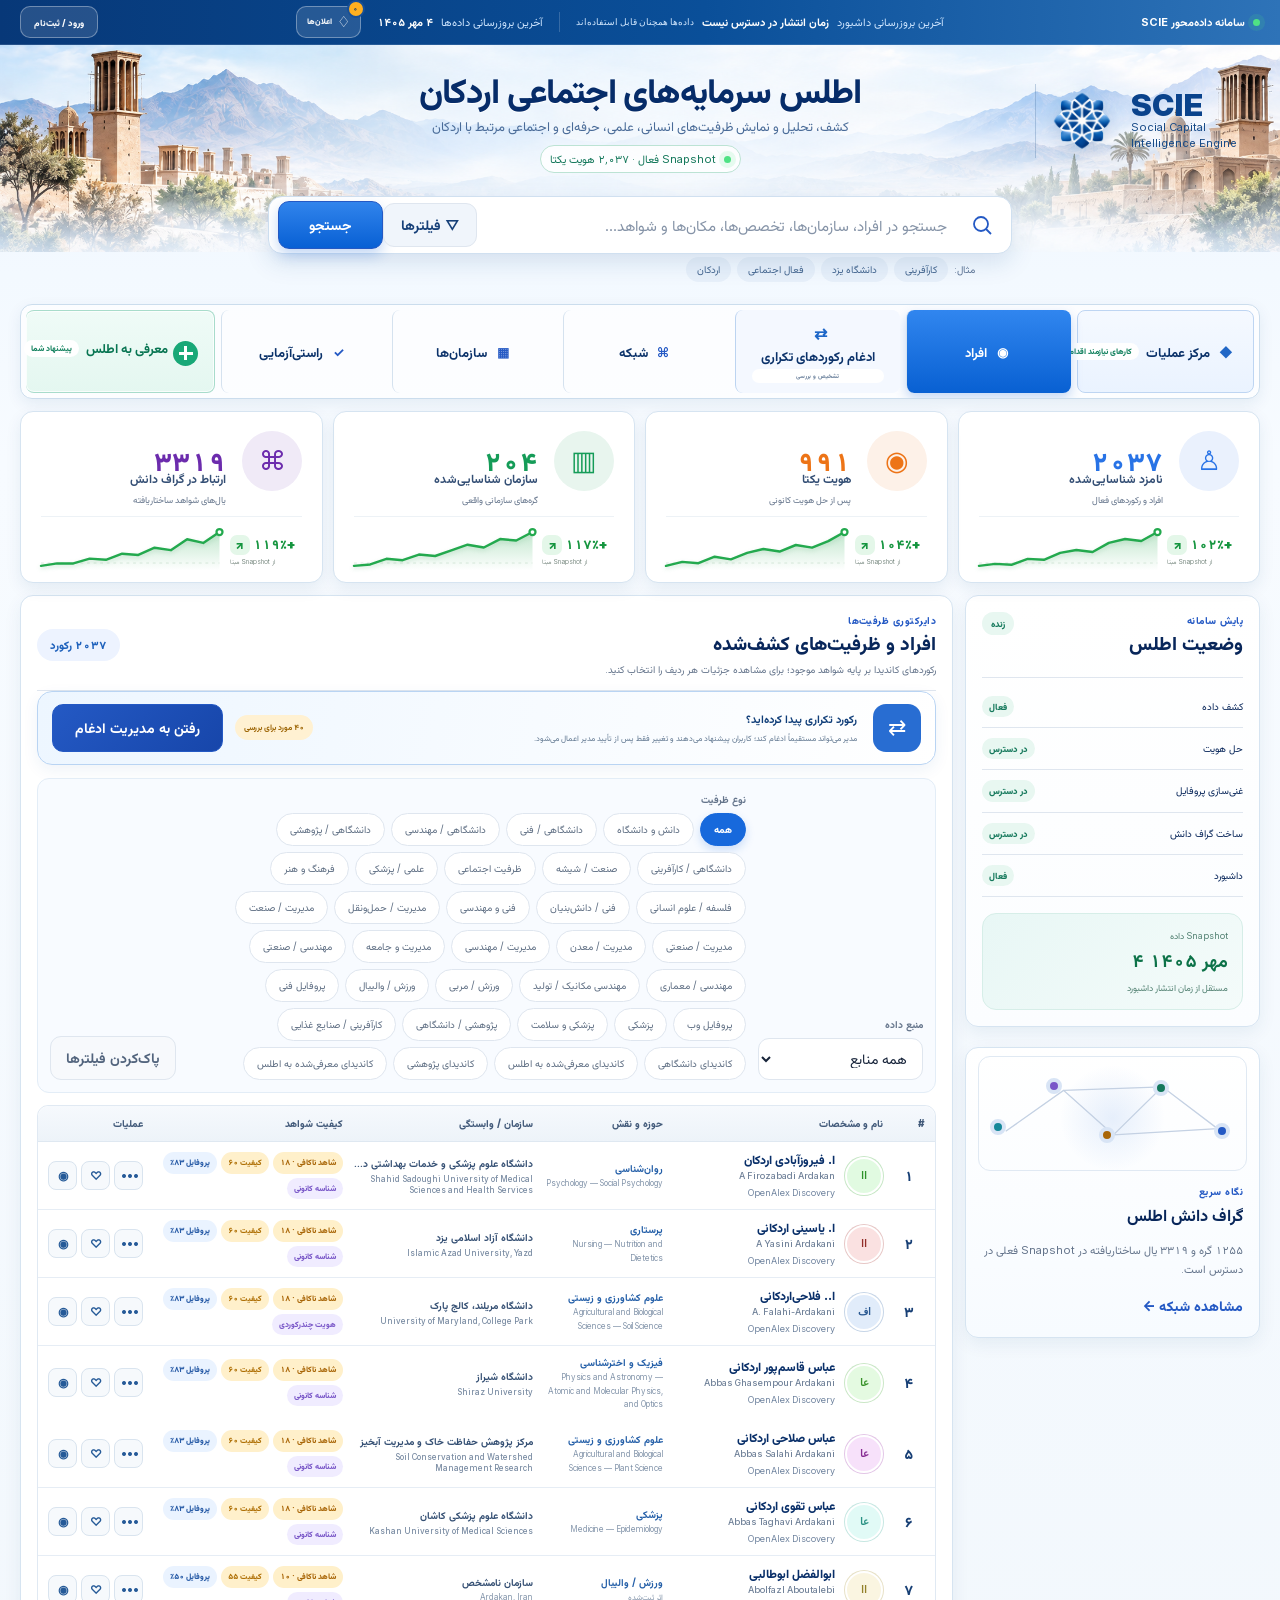
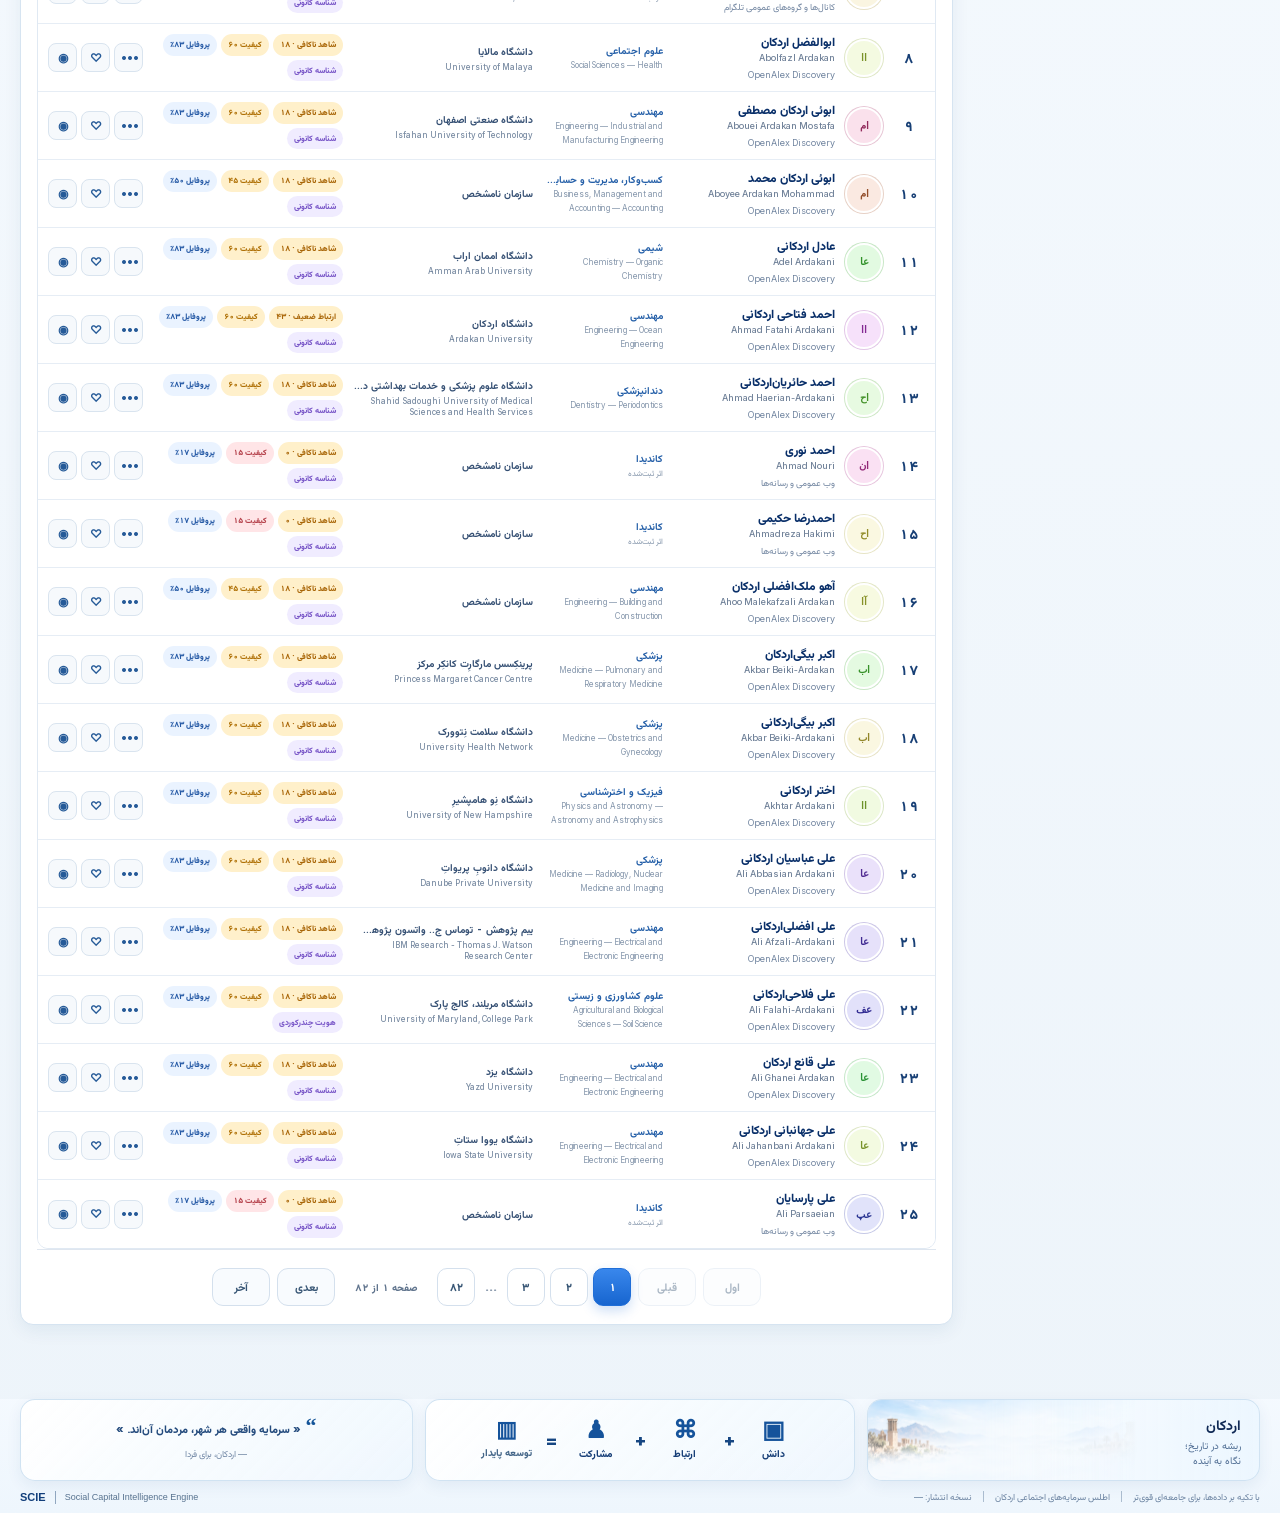
==== commit 2dcd9b79: "Scale public discovery toward 5000 records" ====
--- a/docs/index.html
+++ b/docs/index.html
@@ -7,7 +7,7 @@
   <title>اطلس سرمایه‌های اجتماعی اردکان</title>
   <link rel="stylesheet" href="styles.css?v=20260923-2">
   <link rel="stylesheet" href="poster.css?v=20260926-9">
-  <link rel="stylesheet" href="operations.css?v=20260926-3">
+  <link rel="stylesheet" href="operations.css?v=20260926-5">
   <link rel="stylesheet" href="fonts.css">
   <link rel="stylesheet" href="directory.css">
 </head>
@@ -72,8 +72,10 @@
       <header class="operations-hero"><div><span class="kicker">مرکز تصمیم‌گیری و کیفیت داده</span><h2>مرکز عملیات اطلس</h2><p>همهٔ موارد نیازمند تصمیم، تکمیل یا بازبینی در یک صف اولویت‌بندی‌شده؛ هر کارت شما را مستقیماً به محل انجام کار می‌برد.</p></div><div class="operations-health"><span>سلامت عملیاتی</span><strong id="operationsHealth">—</strong><small id="operationsHealthNote">در حال تحلیل داده‌ها…</small></div></header>
       <div id="operationsQueue" class="operations-queue" aria-live="polite"></div>
       <div class="operations-layout"><section class="panel workflow-board"><div class="section-head compact"><div><span class="kicker">گردش‌کار استاندارد</span><h3>وضعیت پرونده‌های اطلس</h3><p>هر رکورد از کشف تا انتشار در یک مرحلهٔ روشن قرار می‌گیرد.</p></div></div><div id="workflowStages" class="workflow-stages"></div></section><section class="panel priority-records"><div class="section-head compact"><div><span class="kicker">اولویت امروز</span><h3>پرونده‌های پیشنهادی برای بررسی</h3><p>رکوردهایی که بیشترین اثر را بر کیفیت اطلس دارند.</p></div></div><div id="priorityRecords"></div></section></div>
+      <section class="panel decision-center"><div class="decision-head"><div><span class="kicker">تصمیم‌یار توضیح‌پذیر</span><h3>اقدام بعدی پیشنهادی برای مدیر</h3><p>اولویت هر پرونده از کیفیت شواهد، کامل‌بودن پروفایل، احتمال تکرار، وضعیت منبع و نیاز به بررسی انسانی محاسبه می‌شود.</p></div><div class="decision-legend"><span class="critical">فوری</span><span class="important">مهم</span><span class="normal">عادی</span></div></div><div id="decisionSummary" class="decision-summary"></div><div id="decisionQueue" class="decision-queue"></div></section>
       <section class="panel admin-review-inbox"><div class="admin-inbox-head"><div><span class="kicker">تصمیم‌های مدیریتی</span><h3>صندوق بررسی مدیر</h3><p>پیشنهادها و پرونده‌های نیازمند تصمیم، همراه با منشأ، اولویت و اقدام بعدی.</p></div><div class="admin-inbox-tools"><select id="adminInboxFilter" aria-label="فیلتر صندوق بررسی"><option value="all">همه موارد</option><option value="merge">پیشنهاد ادغام</option><option value="identity">هویت و ارتباط محلی</option><option value="profile">تکمیل پروفایل</option><option value="lead">معرفی به اطلس</option></select><button id="refreshAdminInbox" class="button subtle" type="button">به‌روزرسانی</button></div></div><div id="adminInboxStats" class="admin-inbox-stats"></div><div id="adminInboxList" class="admin-inbox-list"></div><span id="adminInboxStatus" class="merge-status" role="status" aria-live="polite"></span></section>
       <section class="panel source-monitor-center"><div class="admin-inbox-head"><div><span class="kicker">اطلس زنده و به‌روز</span><h3>پایش خودکار تغییرات منابع</h3><p>کنترل دوره‌ای منابع عمومی و ارجاع تغییرات یا خطاهای دسترسی به مدیر.</p></div><div class="admin-inbox-tools"><button id="registerSourceMonitors" class="button subtle" type="button">ثبت منابع فعلی</button><button id="runSourceMonitors" class="button primary" type="button">بررسی منابع سررسیدشده</button></div></div><div id="sourceMonitorStats" class="source-monitor-stats"></div><div id="sourceMonitorList" class="source-monitor-list"></div><span id="sourceMonitorStatus" class="merge-status" role="status" aria-live="polite"></span></section>
+      <section class="panel audit-center"><div class="admin-inbox-head"><div><span class="kicker">حاکمیت و پاسخ‌گویی داده</span><h3>دفتر تغییرات و بازگردانی</h3><p>هر ویرایش با مقدار قبل و بعد، زمان و عامل تغییر ثبت می‌شود و مدیر می‌تواند نسخهٔ قبلی را بازگرداند.</p></div><div class="admin-inbox-tools"><button id="refreshAudit" class="button subtle" type="button">به‌روزرسانی تاریخچه</button></div></div><div id="auditStats" class="source-monitor-stats"></div><div id="auditTimeline" class="audit-timeline"></div><span id="auditStatus" class="merge-status" role="status" aria-live="polite"></span></section>
     </section>
 
     <section id="people" class="section">
@@ -264,6 +266,6 @@
   <div id="accountPanel" class="admin-login" role="dialog" aria-modal="true" aria-labelledby="accountTitle" hidden><button class="account-panel-backdrop admin-login-backdrop" type="button" aria-label="بستن"></button><article class="account-card"><button id="closeAccountPanel" class="icon-button" type="button" aria-label="بستن">×</button><span class="kicker">حساب شخصی</span><h2 id="accountTitle">فعالیت‌های من</h2><div id="accountSummary" class="account-summary"></div><div id="accountActivities" class="account-activities"></div><button id="accountLogout" class="button subtle" type="button">خروج از سامانه</button></article></div>
   <noscript><div class="noscript">برای استفاده از داشبورد، JavaScript مرورگر را فعال کنید.</div></noscript>
   <script src="vendor/xlsx.full.min.js?v=0.20.3" defer></script>
-  <script src="app.js?v=20260926-9" defer></script>
+  <script src="app.js?v=20260926-12" defer></script>
 </body>
 </html>
--- a/docs/operations.css
+++ b/docs/operations.css
@@ -9,4 +9,7 @@
 .admin-review-inbox{padding:20px}.admin-inbox-head{display:flex;align-items:flex-end;justify-content:space-between;gap:16px;padding-bottom:16px;border-bottom:1px solid #e1eaf3}.admin-inbox-head h3{margin:4px 0;color:#103a70;font-size:20px}.admin-inbox-head p{margin:0;color:#75879c;font-size:9px}.admin-inbox-tools{display:flex;gap:8px}.admin-inbox-tools select{min-width:170px;height:38px;padding:0 11px;border:1px solid #cfdeed;border-radius:10px;background:#f8fbff;color:#274b76;font:800 9px var(--font-fa)}.admin-inbox-stats{display:flex;gap:8px;flex-wrap:wrap;margin:14px 0}.admin-inbox-stats span{display:flex;align-items:center;gap:6px;padding:7px 11px;border-radius:10px;background:#edf5ff;color:#456480;font-size:8px}.admin-inbox-stats b{color:#145dae;font-size:13px}.admin-inbox-stats .urgent{background:#fff0f1;color:#9e4650}.admin-inbox-stats .urgent b{color:#bd3845}.admin-inbox-list{display:grid;gap:9px}.admin-inbox-item{display:grid;grid-template-columns:44px minmax(0,1fr) auto auto;gap:12px;align-items:center;padding:13px;border:1px solid #dce7f2;border-right:4px solid #80a8d6;border-radius:14px;background:linear-gradient(90deg,#fff,#f8fbff);transition:.16s}.admin-inbox-item:hover{border-color:#a9c8e9;box-shadow:0 7px 18px rgba(25,73,128,.07)}.admin-inbox-item.priority-high{border-right-color:#ce4a55}.admin-inbox-item.priority-medium{border-right-color:#d29a31}.admin-inbox-item>i{width:42px;height:42px;display:grid;place-items:center;border-radius:12px;background:#eaf3ff;color:#2368bf;font-size:16px;font-style:normal;font-weight:900}.admin-inbox-copy{min-width:0}.admin-inbox-copy>span{display:block;color:#6783a0;font-size:7px;font-weight:850}.admin-inbox-copy>strong,.admin-inbox-copy>b,.admin-inbox-copy>small{display:block;overflow:hidden;text-overflow:ellipsis;white-space:nowrap}.admin-inbox-copy>strong{margin-top:2px;color:#153f73;font-size:10px}.admin-inbox-copy>b{margin-top:3px;color:#2f5279;font-size:9px}.admin-inbox-copy>small{margin-top:3px;color:#8492a2;font-size:7px}.admin-inbox-item>em{padding:5px 8px;border-radius:999px;background:#edf3fa;color:#55708c;font-size:7px;font-style:normal;font-weight:900}.priority-high>em{background:#ffebed;color:#ad3440}.priority-medium>em{background:#fff3d8;color:#9b6600}.admin-inbox-actions{display:flex;gap:5px;flex-wrap:wrap;justify-content:flex-end}.admin-inbox-actions button{height:31px;padding:0 9px;border:1px solid #bdd3eb;border-radius:8px;background:#edf5ff;color:#195ba7;font:800 7px var(--font-fa);cursor:pointer}.admin-inbox-actions .approve{border-color:#a9ddbd;background:#eaf8ef;color:#137143}.admin-inbox-actions .reject{border-color:#efc4c8;background:#fff0f1;color:#ac3741}.admin-inbox-lock{display:grid;justify-items:center;gap:8px;padding:38px;border:1px dashed #cbdbea;border-radius:15px;background:#f8fbfe;text-align:center}.admin-inbox-lock>i{width:52px;height:52px;display:grid;place-items:center;border-radius:16px;background:#e9f3ff;color:#2469bc;font-size:20px;font-style:normal}.admin-inbox-lock strong{color:#173f70;font-size:12px}.admin-inbox-lock span{color:#74879d;font-size:9px}.admin-inbox-lock .button{margin-top:5px}
 @media(max-width:850px){.admin-inbox-item{grid-template-columns:42px 1fr auto}.admin-inbox-actions{grid-column:2/-1;justify-content:flex-start}.admin-inbox-head{align-items:stretch;flex-direction:column}.admin-inbox-tools{width:100%}.admin-inbox-tools select{flex:1}}
 @media(max-width:520px){.admin-inbox-item{grid-template-columns:38px 1fr}.admin-inbox-item>em{grid-column:1}.admin-inbox-actions{grid-column:2}.admin-inbox-copy>strong,.admin-inbox-copy>b,.admin-inbox-copy>small{white-space:normal}}
+@media(min-width:1051px){.operations-queue{grid-template-columns:repeat(3,minmax(0,1fr))}}
+.decision-center{position:relative;overflow:hidden;background:radial-gradient(circle at 0 0,rgba(75,127,225,.13),transparent 28%),linear-gradient(145deg,#fff,#f4f8ff)}.decision-head{display:flex;align-items:flex-end;justify-content:space-between;gap:20px;padding-bottom:17px;border-bottom:1px solid #dfe8f3}.decision-head h3{margin:4px 0;color:#103a70;font-size:1.45rem}.decision-head p{max-width:820px;margin:0;color:#6e8199;font-size:.88rem;line-height:1.9}.decision-legend{display:flex;gap:7px}.decision-legend span{padding:7px 11px;border-radius:999px;font-size:.75rem;font-weight:850}.decision-legend .critical{background:#ffeaec;color:#ad3440}.decision-legend .important{background:#fff2d8;color:#986207}.decision-legend .normal{background:#eaf7f0;color:#217456}.decision-summary{display:grid;grid-template-columns:repeat(4,1fr);gap:10px;margin:18px 0}.decision-summary span{display:flex;align-items:center;justify-content:space-between;padding:13px 15px;border:1px solid #dae6f2;border-radius:14px;background:rgba(255,255,255,.88);color:#55708e;font-size:.8rem}.decision-summary b{color:#1e5fb3;font-size:1.3rem}.decision-summary .critical b{color:#bf3945}.decision-summary .important b{color:#a56a08}.decision-summary .normal b{color:#247a5c}.decision-queue{display:grid;grid-template-columns:1fr 1fr;gap:12px}.decision-card{display:grid;grid-template-columns:70px 48px minmax(0,1fr) auto;gap:12px;align-items:center;padding:15px;border:1px solid #dbe6f2;border-right:5px solid #5a91db;border-radius:18px;background:rgba(255,255,255,.94);box-shadow:0 9px 22px rgba(31,70,126,.06);transition:.2s}.decision-card:hover{transform:translateY(-3px);box-shadow:0 15px 30px rgba(31,70,126,.12)}.decision-card.critical{border-right-color:#cf4b56}.decision-card.important{border-right-color:#d49a2c}.decision-card.normal{border-right-color:#3c9d74}.decision-rank{display:grid;justify-items:center;padding:8px;border-radius:14px;background:#edf4ff}.decision-rank span{font-size:.68rem;color:#7590b1}.decision-rank b{font-size:1.35rem;color:#195eaf}.decision-rank small{font-size:.62rem;color:#73859b}.decision-card.critical .decision-rank{background:#fff0f1}.decision-card.critical .decision-rank b{color:#b93642}.decision-card.important .decision-rank{background:#fff5df}.decision-card.important .decision-rank b{color:#9e6507}.decision-copy{min-width:0}.decision-copy>span{color:#6f86a1;font-size:.7rem;font-weight:850}.decision-copy>strong{display:block;margin:3px 0;color:#133c70;font-size:1rem}.decision-copy>small{display:block;color:#8090a4;font-size:.7rem}.decision-copy ul{display:flex;flex-wrap:wrap;gap:5px;margin:8px 0 0;padding:0;list-style:none}.decision-copy li{padding:4px 7px;border-radius:8px;background:#f1f5fa;color:#5e738c;font-size:.68rem}.decision-action{display:grid;gap:6px;min-width:120px}.decision-action button{padding:9px 11px;border:1px solid #2e70ca;border-radius:10px;background:#2f70ca;color:#fff;font:inherit;font-size:.72rem;cursor:pointer}.decision-action .subtle{border-color:#d5e1ee;background:#f7faff;color:#38618e}@media(max-width:1100px){.decision-queue{grid-template-columns:1fr}.decision-summary{grid-template-columns:1fr 1fr}}@media(max-width:650px){.decision-head{align-items:stretch;flex-direction:column}.decision-summary{grid-template-columns:1fr}.decision-card{grid-template-columns:58px 42px 1fr}.decision-action{grid-column:1/-1;grid-template-columns:1fr 1fr}.decision-copy ul{display:grid}.decision-legend{flex-wrap:wrap}}
+.audit-center{background:linear-gradient(145deg,#fff,#f7f5ff)}.audit-timeline{display:grid;gap:11px;margin-top:18px}.audit-item{display:grid;grid-template-columns:48px minmax(0,1fr) auto;gap:14px;align-items:center;padding:16px;border:1px solid #dfe4f2;border-radius:17px;background:#fff;box-shadow:0 8px 22px rgba(40,54,108,.06);transition:.18s}.audit-item:hover{transform:translateY(-2px);box-shadow:0 13px 27px rgba(40,54,108,.11)}.audit-item>i{width:46px;height:46px;display:grid;place-items:center;border-radius:14px;background:#eef2ff;color:#4d5fc1;font:900 1.2rem/1 sans-serif}.audit-item.rollback>i{background:#fff1df;color:#a9690b}.audit-item>div{min-width:0}.audit-item span,.audit-item small{display:block;color:#74849b;font-size:.75rem}.audit-item strong{display:block;margin:4px 0 7px;color:#143c72;font-size:1rem}.audit-item p{display:flex;align-items:center;gap:8px;margin:0;min-width:0;font-size:.82rem}.audit-item del,.audit-item ins{max-width:42%;padding:6px 9px;border-radius:9px;overflow:hidden;text-overflow:ellipsis;white-space:nowrap;text-decoration:none}.audit-item del{background:#fff0f1;color:#a8424a}.audit-item ins{background:#eaf8f0;color:#207451}.audit-item p>b{color:#758aa5}.audit-actions{display:flex;gap:7px}.audit-actions button{padding:8px 11px;border:1px solid #cedceb;border-radius:9px;background:#f6f9fd;color:#255b9d;font:inherit;font-size:.75rem;cursor:pointer}.audit-actions .rollback{background:#fff5e7;border-color:#efd3a3;color:#945e0c}@media(max-width:800px){.audit-item{grid-template-columns:44px 1fr}.audit-actions{grid-column:1/-1}.audit-actions button{flex:1}.audit-item p{align-items:stretch;flex-direction:column}.audit-item del,.audit-item ins{max-width:100%}}
 .source-monitor-center{position:relative;overflow:hidden;background:linear-gradient(145deg,#fff 0%,#f4fbff 58%,#f3fcf8 100%)}.source-monitor-center:before{content:"";position:absolute;inset:auto -90px -120px auto;width:300px;height:300px;border-radius:50%;background:radial-gradient(circle,rgba(58,182,144,.13),transparent 68%);pointer-events:none}.source-monitor-stats{display:grid;grid-template-columns:repeat(4,minmax(0,1fr));gap:12px;margin:20px 0}.source-monitor-stats span{display:flex;align-items:center;justify-content:space-between;gap:10px;padding:15px 17px;border:1px solid #dce8f3;border-radius:16px;background:rgba(255,255,255,.84);color:#4d607b;font-size:.9rem}.source-monitor-stats b{font-size:1.35rem;color:#173d79}.source-monitor-stats .healthy b{color:#18835f}.source-monitor-stats .changed b{color:#b56b0d}.source-monitor-stats .unavailable b{color:#bd3d48}.source-monitor-list{display:grid;gap:12px;position:relative}.source-monitor-item{display:grid;grid-template-columns:48px minmax(280px,1fr) auto minmax(260px,auto);gap:14px;align-items:center;padding:16px;border:1px solid #dbe6f2;border-right:5px solid #7d9fcb;border-radius:18px;background:rgba(255,255,255,.94);box-shadow:0 10px 24px rgba(31,68,115,.06);transition:transform .2s ease,box-shadow .2s ease}.source-monitor-item:hover{transform:translateY(-2px);box-shadow:0 15px 30px rgba(31,68,115,.11)}.source-monitor-item.status-healthy{border-right-color:#45ad82}.source-monitor-item.status-changed{border-right-color:#d5962f}.source-monitor-item.status-unavailable{border-right-color:#d35961}.source-monitor-signal{display:grid;place-items:center;width:44px;height:44px;border-radius:14px;background:#edf4ff;color:#2c65bf;font-weight:900;font-size:1.25rem}.status-healthy .source-monitor-signal{background:#e8f8f0;color:#20815e}.status-changed .source-monitor-signal{background:#fff3d9;color:#a76807}.status-unavailable .source-monitor-signal{background:#fdebed;color:#b6313c}.source-monitor-copy{min-width:0;display:grid;gap:4px}.source-monitor-copy>span{color:#5d7699;font-size:.78rem}.source-monitor-copy strong{font-size:1rem;color:#102f65}.source-monitor-copy a{direction:ltr;text-align:left;white-space:nowrap;overflow:hidden;text-overflow:ellipsis;color:#2d68c4;font-size:.78rem}.source-monitor-copy small{color:#74839b;font-size:.75rem;line-height:1.8}.source-monitor-item>b{white-space:nowrap;padding:8px 12px;border-radius:999px;background:#eef4fb;color:#45617f;font-size:.78rem}.status-healthy>b{background:#e8f7ef;color:#247c5d}.status-changed>b{background:#fff2d6;color:#99600d}.status-unavailable>b{background:#fdebed;color:#ae3440}.source-monitor-actions{display:flex;flex-wrap:wrap;justify-content:flex-end;gap:7px}.source-monitor-actions button,.source-monitor-actions>a{border:1px solid #d6e2f0;border-radius:10px;background:#f8fbff;color:#245aa6;padding:8px 11px;font:inherit;font-size:.75rem;text-decoration:none;cursor:pointer}.source-monitor-actions .accept{background:#e8f7ef;color:#1e7658;border-color:#bae6d1}.source-monitor-actions .dismiss{background:#fff4f4;color:#a63b43;border-color:#f0c9cd}@media(max-width:980px){.source-monitor-stats{grid-template-columns:repeat(2,1fr)}.source-monitor-item{grid-template-columns:44px 1fr auto}.source-monitor-actions{grid-column:1/-1}.source-monitor-actions>*{flex:1;text-align:center}}@media(max-width:620px){.source-monitor-stats{grid-template-columns:1fr}.source-monitor-item{grid-template-columns:42px 1fr}.source-monitor-item>b{grid-column:1/-1;justify-self:start}.source-monitor-actions{display:grid;grid-template-columns:1fr 1fr}}
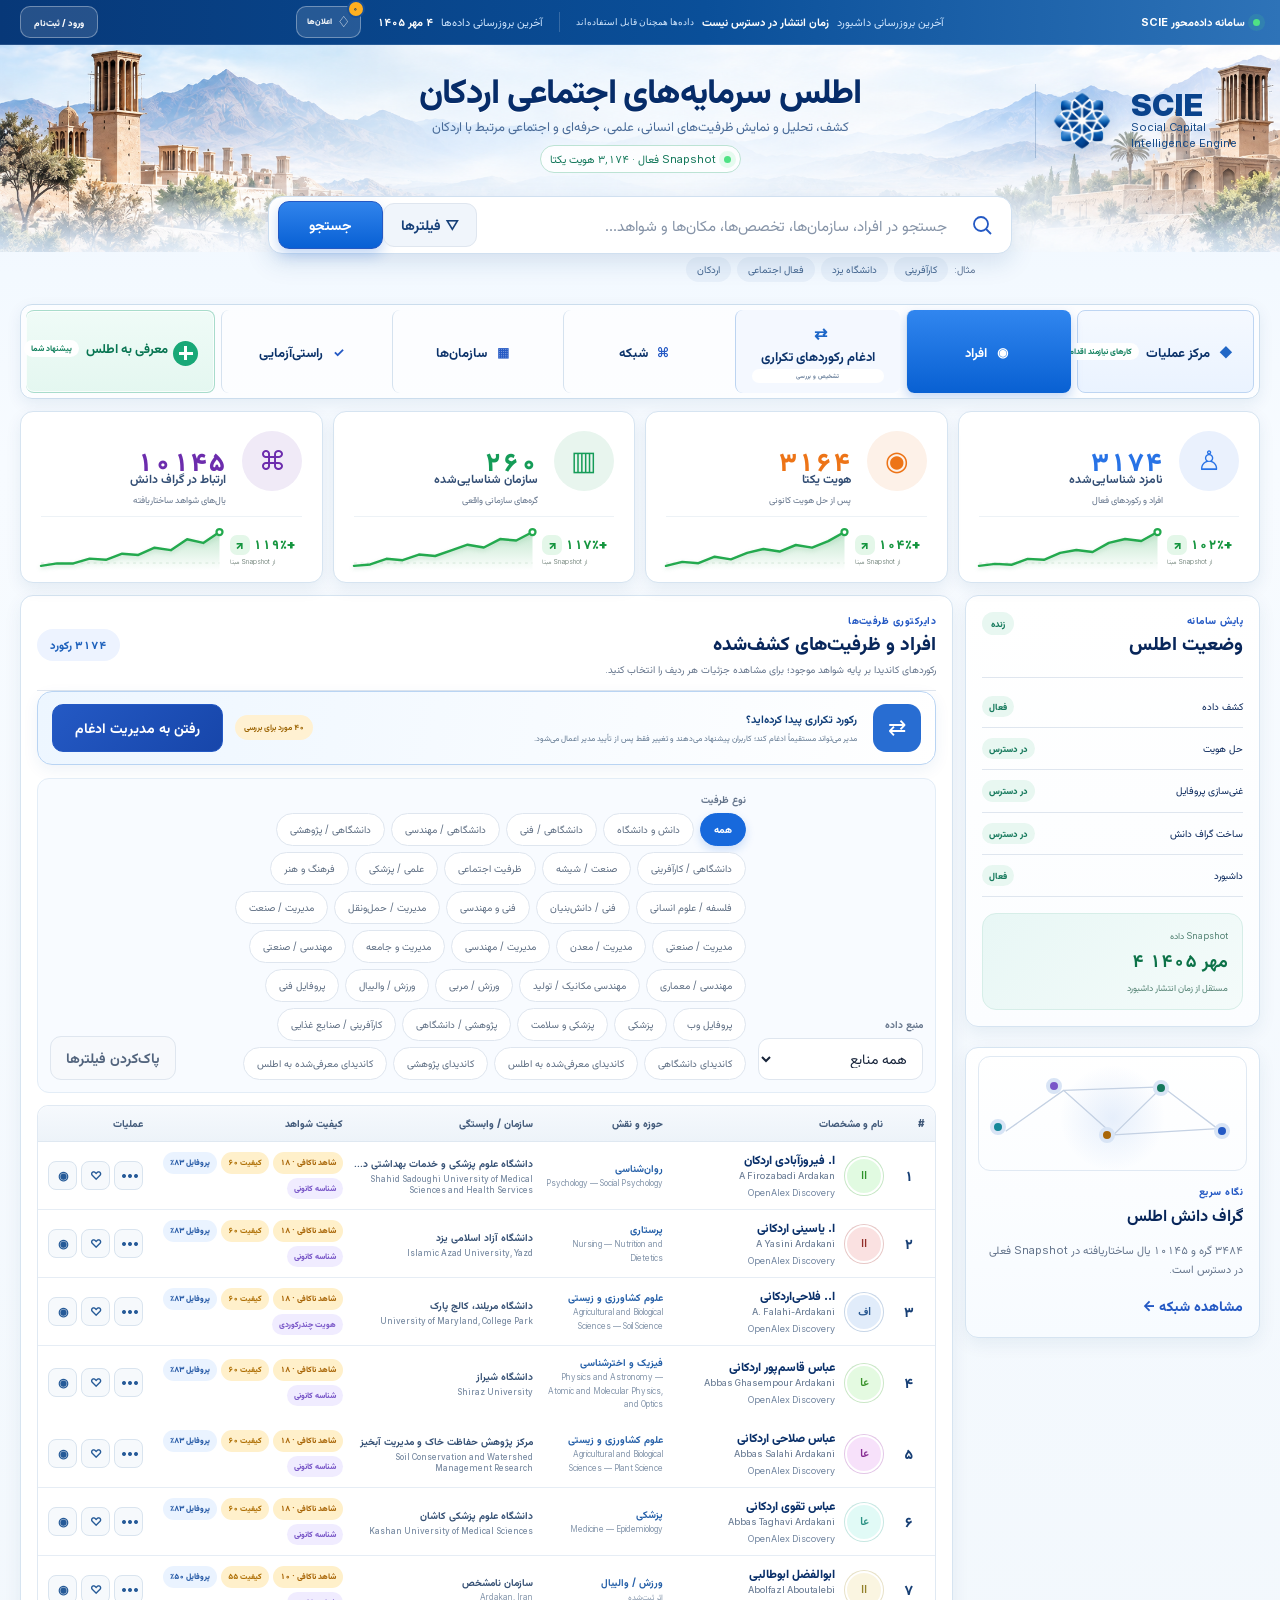
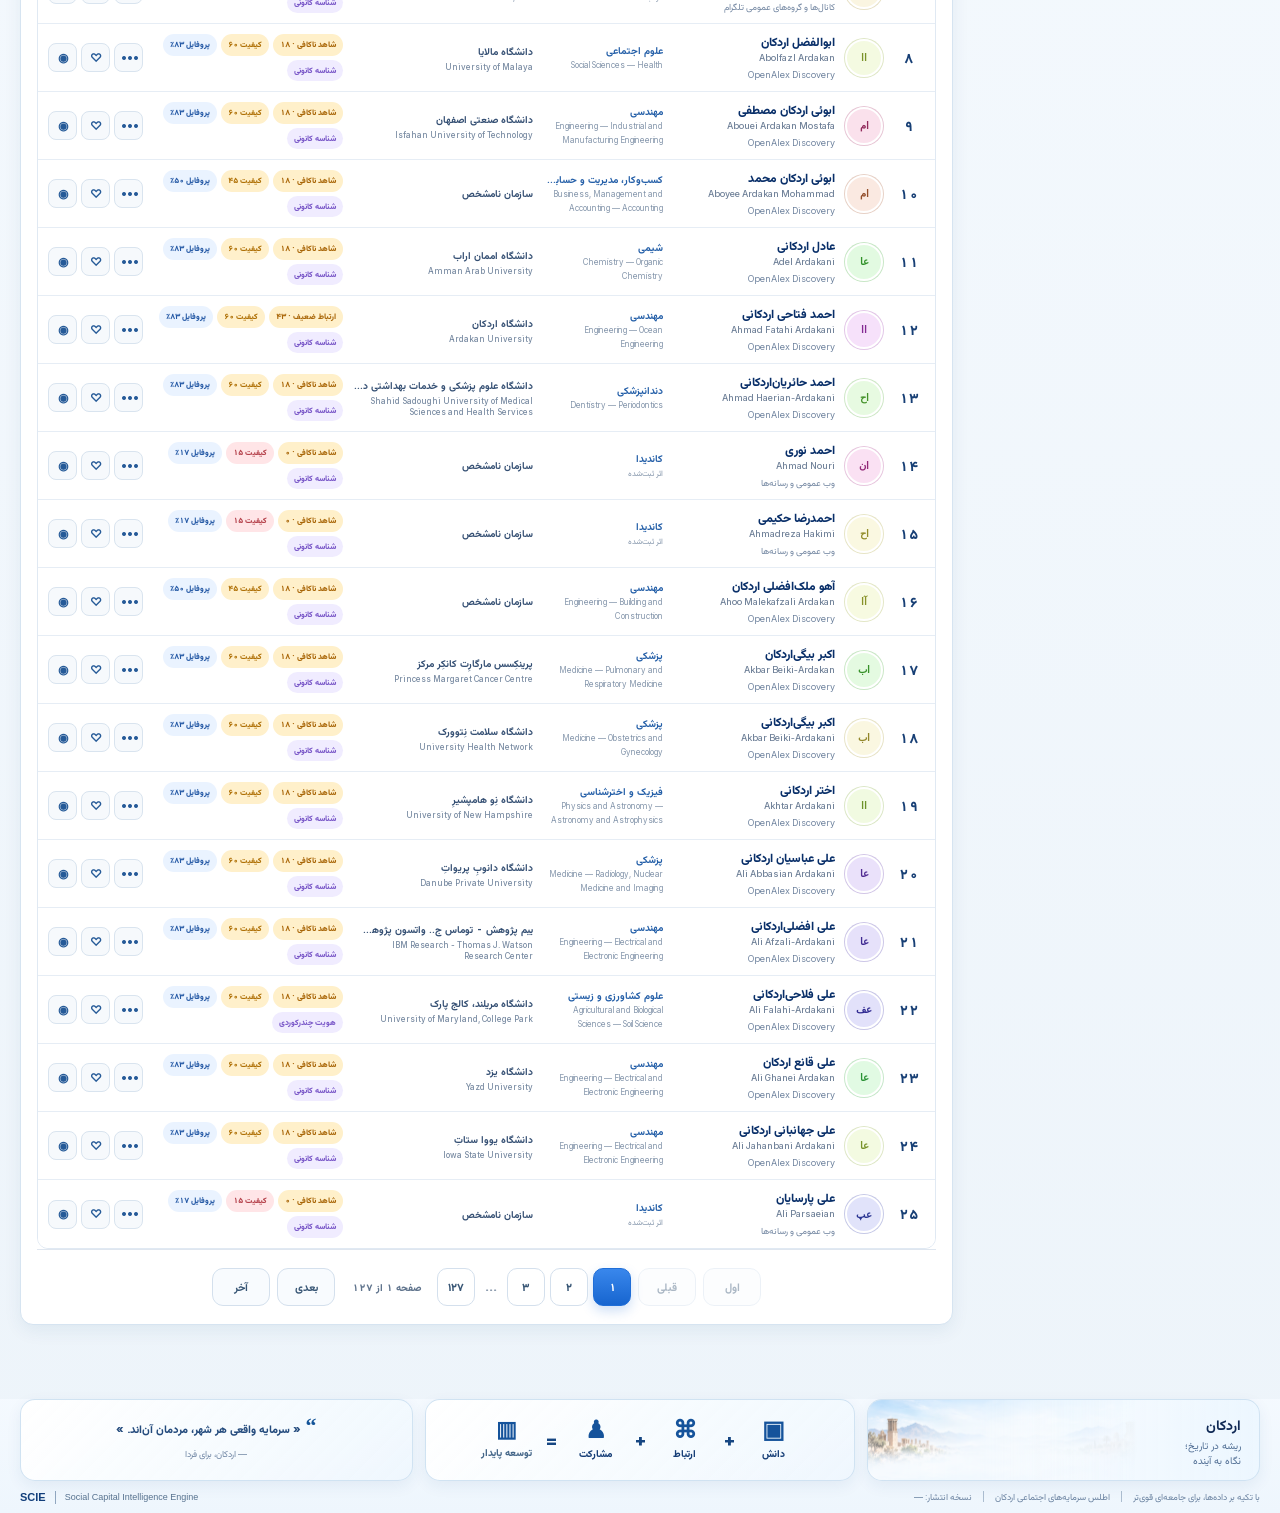
==== commit e7f912a9: "Publish synchronized 3174-record snapshot" ====
--- a/docs/index.html
+++ b/docs/index.html
@@ -266,6 +266,6 @@
   <div id="accountPanel" class="admin-login" role="dialog" aria-modal="true" aria-labelledby="accountTitle" hidden><button class="account-panel-backdrop admin-login-backdrop" type="button" aria-label="بستن"></button><article class="account-card"><button id="closeAccountPanel" class="icon-button" type="button" aria-label="بستن">×</button><span class="kicker">حساب شخصی</span><h2 id="accountTitle">فعالیت‌های من</h2><div id="accountSummary" class="account-summary"></div><div id="accountActivities" class="account-activities"></div><button id="accountLogout" class="button subtle" type="button">خروج از سامانه</button></article></div>
   <noscript><div class="noscript">برای استفاده از داشبورد، JavaScript مرورگر را فعال کنید.</div></noscript>
   <script src="vendor/xlsx.full.min.js?v=0.20.3" defer></script>
-  <script src="app.js?v=20260926-12" defer></script>
+  <script src="app.js?v=20260926-13" defer></script>
 </body>
 </html>
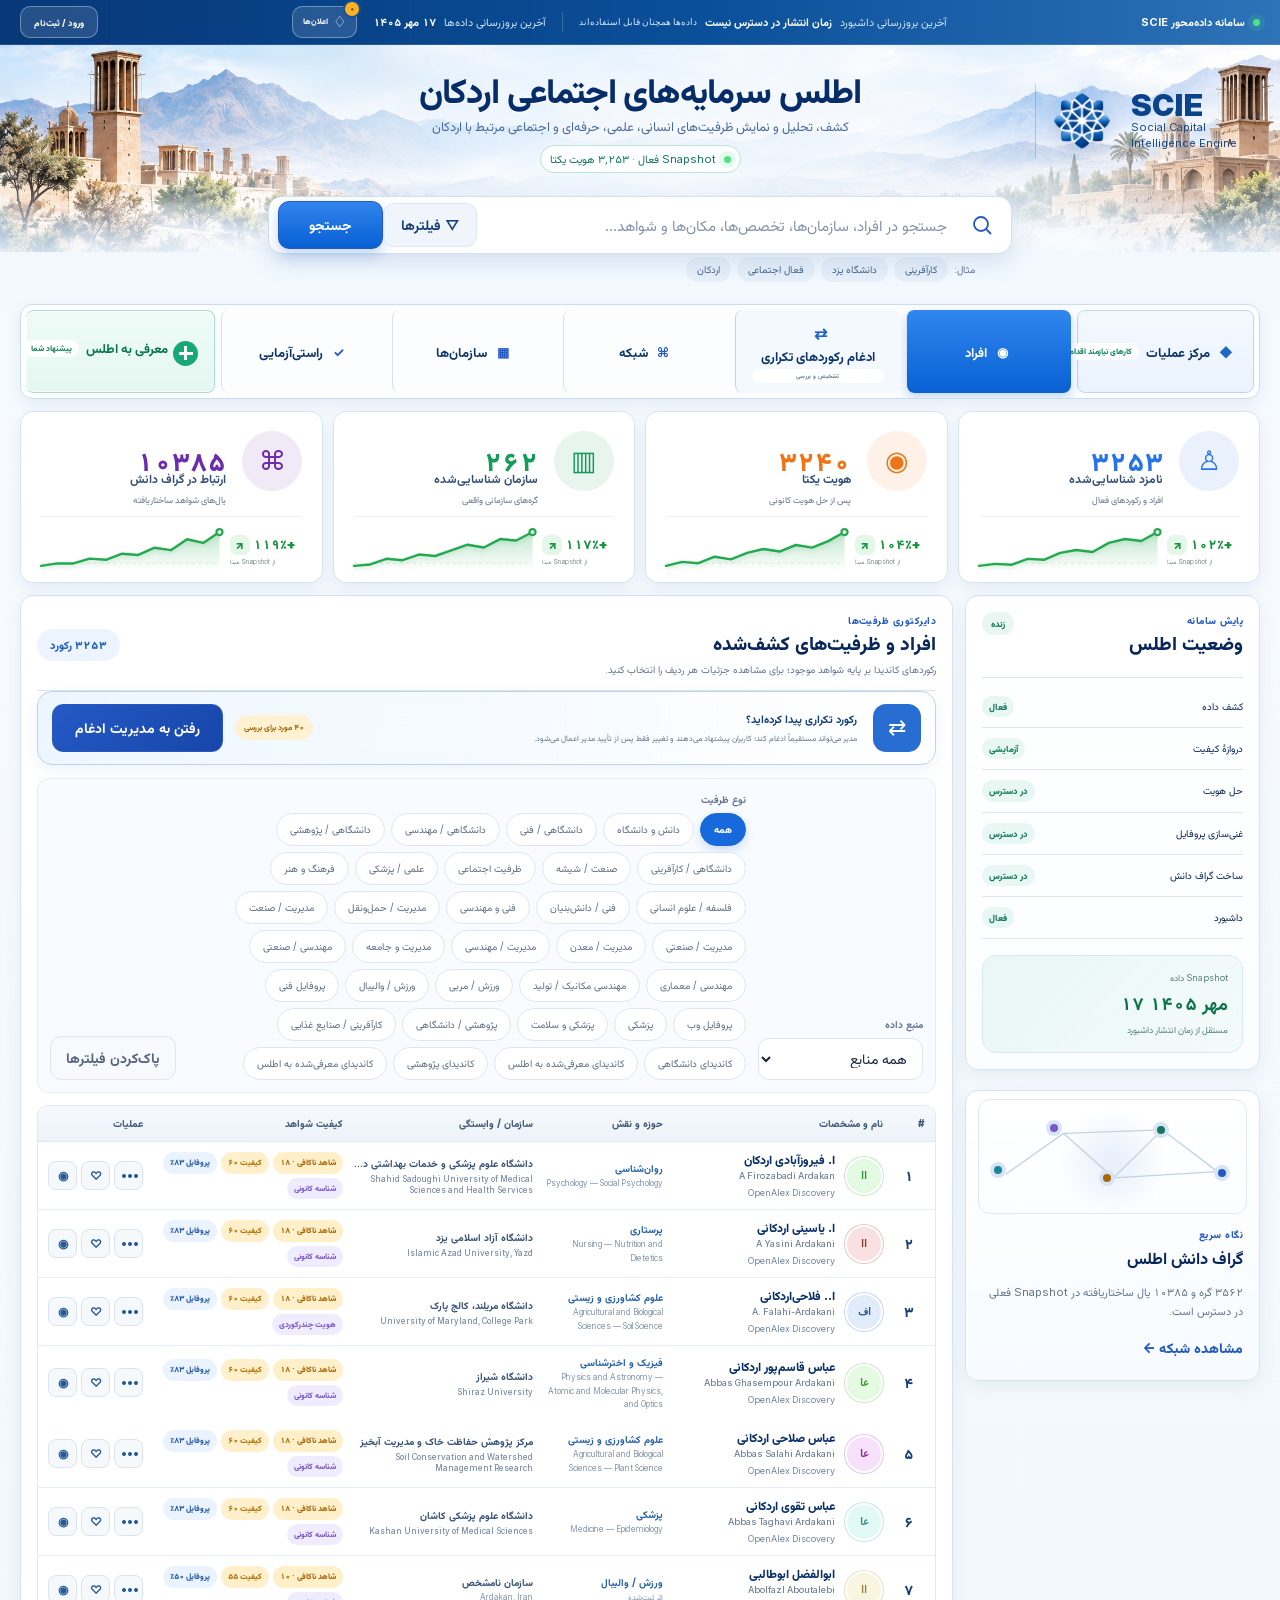
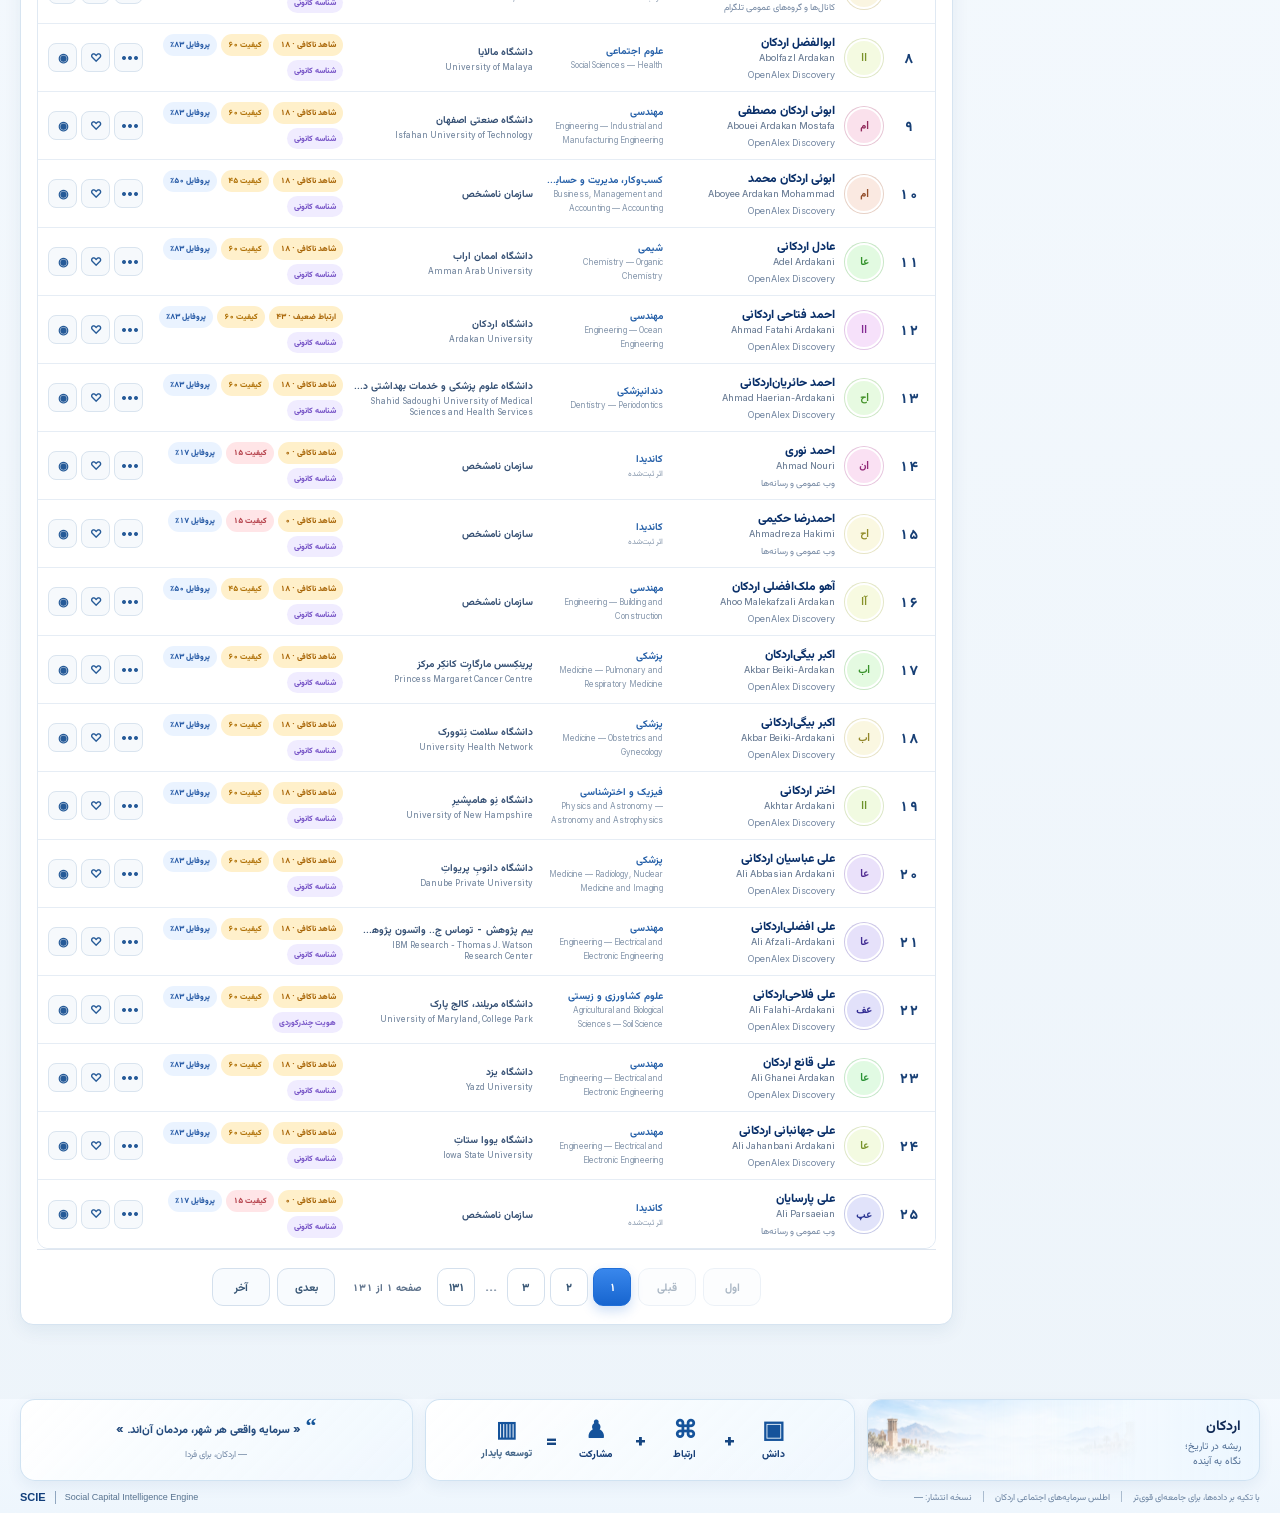
==== commit 403f0fde: "feat: expose quality gate in operations dashboard" ====
--- a/docs/index.html
+++ b/docs/index.html
@@ -8,6 +8,8 @@
   <link rel="stylesheet" href="styles.css?v=20260923-2">
   <link rel="stylesheet" href="poster.css?v=20260926-9">
   <link rel="stylesheet" href="operations.css?v=20260926-5">
+  <link rel="stylesheet" href="social-review.css?v=20260926-2">
+  <link rel="stylesheet" href="quality-gate.css?v=20261009-1">
   <link rel="stylesheet" href="fonts.css">
   <link rel="stylesheet" href="directory.css">
 </head>
@@ -71,9 +73,22 @@
     <section id="operations" class="section hidden operations-center">
       <header class="operations-hero"><div><span class="kicker">مرکز تصمیم‌گیری و کیفیت داده</span><h2>مرکز عملیات اطلس</h2><p>همهٔ موارد نیازمند تصمیم، تکمیل یا بازبینی در یک صف اولویت‌بندی‌شده؛ هر کارت شما را مستقیماً به محل انجام کار می‌برد.</p></div><div class="operations-health"><span>سلامت عملیاتی</span><strong id="operationsHealth">—</strong><small id="operationsHealthNote">در حال تحلیل داده‌ها…</small></div></header>
       <div id="operationsQueue" class="operations-queue" aria-live="polite"></div>
+      <section class="panel quality-gate-center" aria-labelledby="qualityGateTitle">
+        <header class="quality-gate-head">
+          <div><span class="kicker">دروازهٔ کیفیت · اجرای آزمایشی بدون حذف داده</span><h3 id="qualityGateTitle">از «کاندیدای کشف‌شده» تا «فرد قابل دفاع»</h3><p>هر پرونده پیش از ورود قطعی به اطلس از کنترل شخص‌بودن نام، منشأ منبع، شاهد مستقل ارتباط با اردکان و احتمال تکرار عبور می‌کند.</p></div>
+          <div class="quality-gate-mode"><i></i><strong>Shadow Mode</strong><span>فهرست عمومی هنوز تغییر نکرده است</span></div>
+        </header>
+        <div id="qualityGateSummary" class="quality-gate-summary" aria-live="polite"><div class="quality-gate-loading">در حال دریافت گزارش کنترل کیفیت…</div></div>
+        <div class="quality-gate-body">
+          <article class="quality-gate-reasons"><div class="quality-gate-subhead"><div><strong>علت‌های تصمیم</strong><span>کدهای شفاف و ماشین‌خوان برای رد یا ارجاع</span></div></div><div id="qualityGateReasons"></div></article>
+          <article class="quality-gate-preview"><div class="quality-gate-subhead"><div><strong>نمونهٔ پرونده‌ها</strong><span>برای دیدن جزئیات روی هر مورد کلیک کنید</span></div><select id="qualityGateStatusFilter" aria-label="فیلتر وضعیت دروازه کیفیت"><option value="needs_review">نیازمند بازبینی</option><option value="rejected">ردشده</option><option value="validated_person">عبورکرده از دروازه</option><option value="discovered_candidate">فاقد شاهد محلی کافی</option><option value="human_confirmed">تأییدشده انسانی</option></select></div><div id="qualityGatePreview"></div></article>
+        </div>
+        <footer class="quality-gate-notice"><i>!</i><p><strong>مرز تفسیر:</strong> فهرست افراد یا شهرت آنان، به‌تنهایی سنجهٔ سرمایهٔ اجتماعی نیست. این لایه فقط کیفیت شناسایی و کفایت شواهد را گزارش می‌کند.</p></footer>
+      </section>
       <div class="operations-layout"><section class="panel workflow-board"><div class="section-head compact"><div><span class="kicker">گردش‌کار استاندارد</span><h3>وضعیت پرونده‌های اطلس</h3><p>هر رکورد از کشف تا انتشار در یک مرحلهٔ روشن قرار می‌گیرد.</p></div></div><div id="workflowStages" class="workflow-stages"></div></section><section class="panel priority-records"><div class="section-head compact"><div><span class="kicker">اولویت امروز</span><h3>پرونده‌های پیشنهادی برای بررسی</h3><p>رکوردهایی که بیشترین اثر را بر کیفیت اطلس دارند.</p></div></div><div id="priorityRecords"></div></section></div>
       <section class="panel decision-center"><div class="decision-head"><div><span class="kicker">تصمیم‌یار توضیح‌پذیر</span><h3>اقدام بعدی پیشنهادی برای مدیر</h3><p>اولویت هر پرونده از کیفیت شواهد، کامل‌بودن پروفایل، احتمال تکرار، وضعیت منبع و نیاز به بررسی انسانی محاسبه می‌شود.</p></div><div class="decision-legend"><span class="critical">فوری</span><span class="important">مهم</span><span class="normal">عادی</span></div></div><div id="decisionSummary" class="decision-summary"></div><div id="decisionQueue" class="decision-queue"></div></section>
       <section class="panel admin-review-inbox"><div class="admin-inbox-head"><div><span class="kicker">تصمیم‌های مدیریتی</span><h3>صندوق بررسی مدیر</h3><p>پیشنهادها و پرونده‌های نیازمند تصمیم، همراه با منشأ، اولویت و اقدام بعدی.</p></div><div class="admin-inbox-tools"><select id="adminInboxFilter" aria-label="فیلتر صندوق بررسی"><option value="all">همه موارد</option><option value="merge">پیشنهاد ادغام</option><option value="identity">هویت و ارتباط محلی</option><option value="profile">تکمیل پروفایل</option><option value="lead">معرفی به اطلس</option></select><button id="refreshAdminInbox" class="button subtle" type="button">به‌روزرسانی</button></div></div><div id="adminInboxStats" class="admin-inbox-stats"></div><div id="adminInboxList" class="admin-inbox-list"></div><span id="adminInboxStatus" class="merge-status" role="status" aria-live="polite"></span></section>
+      <section class="panel social-review-hub"><div class="admin-inbox-head"><div><span class="kicker">شواهد عمومیِ حفظ‌شده برای تصمیم انسانی</span><h3>صف مدیریتی بازبینی ایتا، اینستاگرام و منابع اجتماعی</h3><p>مواردی که سامانه واقعاً بررسی کرده اما برای انتساب قطعی به یک فرد یا اردکان شاهد کافی نداشته است؛ هیچ موردی دور ریخته نمی‌شود.</p></div><div class="admin-inbox-tools"><select id="socialReviewPlatform" aria-label="فیلتر پلتفرم"><option value="all">همهٔ پلتفرم‌ها</option><option value="eitaa">ایتا</option><option value="instagram">اینستاگرام</option><option value="telegram">تلگرام</option></select><select id="socialReviewStatusFilter" aria-label="فیلتر وضعیت"><option value="all">همهٔ وضعیت‌ها</option><option value="pending">در انتظار تصمیم</option><option value="needs_evidence">نیازمند شاهد بیشتر</option><option value="linked">متصل به رکورد</option><option value="candidate_approved">نامزد تأییدشده</option><option value="irrelevant">نامرتبط</option><option value="nonperson">منبع غیرشخصی</option></select><button id="syncSocialReview" class="button subtle" type="button">همگام‌سازی صف</button><button id="openFullSocialReview" class="button primary" type="button">میز بررسی عمومی</button></div></div><div id="socialReviewStats" class="social-review-stats"></div><div id="socialReviewAdminList" class="social-review-admin-list"></div><form id="socialDecisionForm" class="social-decision-form" hidden><input id="socialDecisionId" type="hidden"><div><span>پروندهٔ انتخاب‌شده</span><strong id="socialDecisionUrl">—</strong></div><label><span>تصمیم نهایی</span><select id="socialDecision"><option value="needs_evidence">نیازمند شاهد بیشتر</option><option value="link_existing">اتصال به رکورد موجود</option><option value="create_candidate">تأیید نامزد جدید و ارسال برای پردازش</option><option value="relevant_nonperson">مرتبط، اما منبع شخصی نیست</option><option value="irrelevant">نامرتبط و بایگانی</option></select></label><label><span>نام فرد احتمالی</span><input id="socialCandidateName" placeholder="در صورت شناسایی، نام فرد را وارد کنید"></label><label><span>رکورد موجود برای اتصال</span><select id="socialMatchedRecord"><option value="">بدون اتصال</option></select></label><label class="wide"><span>یادداشت و استدلال مدیر</span><textarea id="socialDecisionNote" placeholder="شاهد موافق، شاهد مخالف و دلیل تصمیم را ثبت کنید."></textarea></label><div class="wide social-decision-actions"><button class="button primary" type="submit">ثبت تصمیم و اجرای اقدام</button><button id="cancelSocialDecision" class="button subtle" type="button">انصراف</button><span id="socialDecisionStatus" role="status"></span></div></form><p class="social-review-policy">فقط نشانی و فرادادهٔ عمومی نمایش داده می‌شود؛ دسترسی به حساب خصوصی، دورزدن ورود یا گردآوری اطلاعات حساس انجام نمی‌شود.</p></section>
       <section class="panel source-monitor-center"><div class="admin-inbox-head"><div><span class="kicker">اطلس زنده و به‌روز</span><h3>پایش خودکار تغییرات منابع</h3><p>کنترل دوره‌ای منابع عمومی و ارجاع تغییرات یا خطاهای دسترسی به مدیر.</p></div><div class="admin-inbox-tools"><button id="registerSourceMonitors" class="button subtle" type="button">ثبت منابع فعلی</button><button id="runSourceMonitors" class="button primary" type="button">بررسی منابع سررسیدشده</button></div></div><div id="sourceMonitorStats" class="source-monitor-stats"></div><div id="sourceMonitorList" class="source-monitor-list"></div><span id="sourceMonitorStatus" class="merge-status" role="status" aria-live="polite"></span></section>
       <section class="panel audit-center"><div class="admin-inbox-head"><div><span class="kicker">حاکمیت و پاسخ‌گویی داده</span><h3>دفتر تغییرات و بازگردانی</h3><p>هر ویرایش با مقدار قبل و بعد، زمان و عامل تغییر ثبت می‌شود و مدیر می‌تواند نسخهٔ قبلی را بازگرداند.</p></div><div class="admin-inbox-tools"><button id="refreshAudit" class="button subtle" type="button">به‌روزرسانی تاریخچه</button></div></div><div id="auditStats" class="source-monitor-stats"></div><div id="auditTimeline" class="audit-timeline"></div><span id="auditStatus" class="merge-status" role="status" aria-live="polite"></span></section>
     </section>
@@ -266,6 +281,6 @@
   <div id="accountPanel" class="admin-login" role="dialog" aria-modal="true" aria-labelledby="accountTitle" hidden><button class="account-panel-backdrop admin-login-backdrop" type="button" aria-label="بستن"></button><article class="account-card"><button id="closeAccountPanel" class="icon-button" type="button" aria-label="بستن">×</button><span class="kicker">حساب شخصی</span><h2 id="accountTitle">فعالیت‌های من</h2><div id="accountSummary" class="account-summary"></div><div id="accountActivities" class="account-activities"></div><button id="accountLogout" class="button subtle" type="button">خروج از سامانه</button></article></div>
   <noscript><div class="noscript">برای استفاده از داشبورد، JavaScript مرورگر را فعال کنید.</div></noscript>
   <script src="vendor/xlsx.full.min.js?v=0.20.3" defer></script>
-  <script src="app.js?v=20260926-13" defer></script>
+  <script src="app.js?v=20260926-15" defer></script>
 </body>
 </html>
--- a/docs/social-review.css
+++ b/docs/social-review.css
@@ -0,0 +1,6 @@
+.social-review-hub{position:relative;overflow:hidden;border-top:4px solid #7257c9;background:radial-gradient(circle at 0 100%,rgba(114,87,201,.13),transparent 34%),linear-gradient(145deg,#fff,#f7f5ff)}
+.social-review-stats{display:grid;grid-template-columns:repeat(4,minmax(0,1fr));gap:11px;margin:18px 0}.social-review-stats span{display:flex;align-items:center;justify-content:space-between;gap:10px;padding:14px 16px;border:1px solid #ddd9f2;border-radius:15px;background:rgba(255,255,255,.88);color:#665b83;font-size:.82rem}.social-review-stats b{color:#5740ad;font-size:1.3rem}.social-review-stats .accepted{border-color:#bfe3d1;background:#f1fbf6;color:#32735a}.social-review-stats .accepted b{color:#19734f}
+.social-review-admin-list{display:grid;grid-template-columns:1fr 1fr;gap:10px;max-height:560px;overflow:auto;padding:2px}.social-review-admin-item{display:grid;grid-template-columns:auto minmax(0,1fr) auto;gap:11px;align-items:center;padding:14px;border:1px solid #e0def0;border-radius:15px;background:rgba(255,255,255,.94);box-shadow:0 7px 18px rgba(61,45,121,.05);transition:transform .18s,box-shadow .18s,border-color .18s}.social-review-admin-item:hover{transform:translateY(-2px);border-color:#b5a8df;box-shadow:0 12px 25px rgba(61,45,121,.11)}
+.social-platform{padding:6px 9px;border-radius:999px;background:#eeeafd;color:#6045b8;font-size:.72rem;font-weight:900}.social-platform.eitaa{background:#e9f6ff;color:#1479a8}.social-platform.instagram{background:#fff0f6;color:#a23d71}.social-platform.telegram{background:#eaf5ff;color:#2676b8}.social-review-admin-item>div{min-width:0}.social-review-admin-item a,.social-review-admin-item small{display:block}.social-review-admin-item a{direction:ltr;overflow:hidden;text-overflow:ellipsis;white-space:nowrap;color:#285fb0;font-size:.78rem;text-align:left}.social-review-admin-item small{margin-top:5px;color:#6f7f93;font-size:.74rem;line-height:1.7}.social-review-admin-item button{padding:8px 10px;border:1px solid #c9c0eb;border-radius:9px;background:#f3f0ff;color:#5a40ae;font:800 .72rem var(--font-fa);cursor:pointer}.social-review-policy{margin:14px 0 0;padding:11px 14px;border-radius:12px;background:#f1f5fa;color:#607188;font-size:.75rem}.social-review-hub .admin-inbox-tools{align-items:center}
+.social-review-admin-item em{display:block;margin-top:5px;color:#5a40ae;font-size:.7rem;font-style:normal;font-weight:850}.social-review-admin-item.status-linked,.social-review-admin-item.status-candidate_approved{border-right:4px solid #2e9b70}.social-review-admin-item.status-irrelevant,.social-review-admin-item.status-nonperson{opacity:.78}.social-decision-form{display:grid;grid-template-columns:repeat(3,1fr);gap:12px;margin-top:18px;padding:18px;border:1px solid #bdb1e5;border-radius:18px;background:rgba(255,255,255,.96);box-shadow:0 16px 35px rgba(70,50,137,.12)}.social-decision-form[hidden]{display:none}.social-decision-form>div:first-child{grid-column:1/-1;padding:12px;border-radius:12px;background:#f2effd}.social-decision-form>div:first-child span,.social-decision-form>div:first-child strong{display:block}.social-decision-form>div:first-child span{color:#766c92;font-size:.72rem}.social-decision-form>div:first-child strong{direction:ltr;margin-top:4px;overflow-wrap:anywhere;color:#355f9e;font-size:.82rem;text-align:left}.social-decision-form label span{display:block;margin-bottom:6px;color:#5f6f84;font-size:.76rem;font-weight:800}.social-decision-form input,.social-decision-form select,.social-decision-form textarea{width:100%;border:1px solid #d8d4ea;border-radius:10px;background:#fbfaff}.social-decision-form textarea{min-height:90px;resize:vertical}.social-decision-form .wide{grid-column:1/-1}.social-decision-actions{display:flex;align-items:center;gap:9px;flex-wrap:wrap}.social-decision-actions [role=status]{color:#365f96;font-size:.76rem;font-weight:800}
+@media(max-width:950px){.social-review-stats{grid-template-columns:1fr 1fr}.social-review-admin-list{grid-template-columns:1fr}.social-decision-form{grid-template-columns:1fr 1fr}}@media(max-width:560px){.social-review-stats{grid-template-columns:1fr}.social-review-admin-item{grid-template-columns:auto 1fr}.social-review-admin-item button{grid-column:1/-1}.social-review-hub .admin-inbox-tools{display:grid}.social-review-hub .admin-inbox-tools>*{width:100%}.social-decision-form{grid-template-columns:1fr}.social-decision-form>*{grid-column:1!important}}
--- a/docs/quality-gate.css
+++ b/docs/quality-gate.css
@@ -0,0 +1,50 @@
+.quality-gate-center{position:relative;overflow:hidden;margin-top:24px;padding:28px;border:1px solid #cddcf2;background:linear-gradient(145deg,rgba(255,255,255,.98),rgba(240,247,255,.94));box-shadow:0 22px 55px rgba(31,76,137,.1)}
+.quality-gate-center::before{content:"";position:absolute;inset:0 0 auto;height:5px;background:linear-gradient(90deg,#2263d7 0 var(--quality-rate,0%),#d9e5f5 var(--quality-rate,0%) 100%)}
+.quality-gate-head{display:flex;align-items:flex-start;justify-content:space-between;gap:24px;margin-bottom:24px}
+.quality-gate-head h3{margin:6px 0 8px;color:#102e63;font-size:clamp(24px,2vw,34px);line-height:1.45}
+.quality-gate-head p{max-width:850px;margin:0;color:#637593;font-size:16px;line-height:1.9}
+.quality-gate-mode{display:grid;grid-template-columns:13px auto;gap:3px 9px;min-width:230px;padding:14px 17px;border:1px solid #bcd0ee;border-radius:16px;background:rgba(235,244,255,.82);color:#2559ab}
+.quality-gate-mode i{grid-row:1/3;align-self:center;width:13px;height:13px;border-radius:50%;background:#4c86e7;box-shadow:0 0 0 7px rgba(76,134,231,.12)}
+.quality-gate-mode strong{font:700 15px/1.5 var(--latin-font,inherit);direction:ltr;text-align:right}
+.quality-gate-mode span{color:#6b7e9f;font-size:12px}
+.quality-gate-summary{display:grid;grid-template-columns:repeat(6,minmax(0,1fr));gap:12px}
+.quality-gate-stat{position:relative;min-height:145px;padding:18px;border:1px solid #d5e1f1;border-radius:19px;background:#fff;text-align:right;color:#536682;cursor:pointer;transition:transform .22s ease,box-shadow .22s ease,border-color .22s ease}
+.quality-gate-stat:hover,.quality-gate-stat:focus-visible{transform:translateY(-5px);border-color:#7aa4e8;box-shadow:0 16px 28px rgba(38,82,146,.14);outline:none}
+.quality-gate-stat span,.quality-gate-stat small,.quality-gate-stat i{display:block}
+.quality-gate-stat span{min-height:45px;font-weight:700;line-height:1.55}
+.quality-gate-stat strong{display:block;margin:4px 0;color:#123772;font-size:30px;line-height:1.2}
+.quality-gate-stat small{color:#7c8da6;font-size:12px;line-height:1.55}
+.quality-gate-stat i{margin-top:10px;color:#2a65c5;font-size:11px;font-style:normal;font-weight:700;opacity:0;transform:translateX(5px);transition:.2s ease}
+.quality-gate-stat:hover i,.quality-gate-stat:focus-visible i{opacity:1;transform:none}
+.quality-gate-stat.success{border-top:4px solid #32a271;background:linear-gradient(180deg,#effbf6,#fff 55%)}
+.quality-gate-stat.human{border-top:4px solid #7257c9;background:linear-gradient(180deg,#f4f1ff,#fff 55%)}
+.quality-gate-stat.warning{border-top:4px solid #d79728;background:linear-gradient(180deg,#fff9e9,#fff 55%)}
+.quality-gate-stat.danger{border-top:4px solid #c85d67;background:linear-gradient(180deg,#fff3f4,#fff 55%)}
+.quality-gate-stat.candidate{border-top:4px solid #7890b1;background:linear-gradient(180deg,#f4f7fb,#fff 55%)}
+.quality-gate-stat.neutral{border-top:4px solid #3474dc}
+.quality-gate-body{display:grid;grid-template-columns:minmax(330px,.82fr) minmax(480px,1.18fr);gap:18px;margin-top:20px}
+.quality-gate-reasons,.quality-gate-preview{padding:20px;border:1px solid #d7e2f0;border-radius:20px;background:rgba(255,255,255,.78)}
+.quality-gate-subhead{display:flex;align-items:center;justify-content:space-between;gap:15px;margin-bottom:14px}
+.quality-gate-subhead strong,.quality-gate-subhead span{display:block}
+.quality-gate-subhead strong{color:#15366c;font-size:18px}
+.quality-gate-subhead span{margin-top:4px;color:#7d8da5;font-size:12px}
+.quality-gate-subhead select{min-width:180px;padding:10px 13px;border:1px solid #cbd9ed;border-radius:12px;background:#f8fbff;color:#244a82;font:inherit}
+.quality-reason{display:flex;align-items:center;justify-content:space-between;gap:16px;padding:10px 0;border-bottom:1px dashed #dde6f2}
+.quality-reason:last-child{border-bottom:0}
+.quality-reason span strong,.quality-reason span code{display:block}
+.quality-reason span strong{color:#304a71;font-size:13px;line-height:1.55}
+.quality-reason span code{margin-top:3px;color:#8b9ab0;font-size:10px}
+.quality-reason b{min-width:55px;color:#1f5cbd;font-size:17px;text-align:left}
+#qualityGatePreview{display:grid;gap:8px;max-height:350px;overflow:auto;padding-left:4px}
+.quality-preview-row{display:flex;align-items:center;justify-content:space-between;gap:16px;width:100%;padding:13px 15px;border:1px solid #dce5f1;border-radius:14px;background:#fff;text-align:right;cursor:pointer;transition:.2s ease}
+.quality-preview-row:hover,.quality-preview-row:focus-visible{transform:translateX(-4px);border-color:#86aee8;background:#f5f9ff;outline:none}
+.quality-preview-row span strong,.quality-preview-row span small{display:block}
+.quality-preview-row span strong{color:#16366a;font-size:14px}
+.quality-preview-row span small{margin-top:5px;color:#7b8ca5;font-size:11px}
+.quality-preview-row>b{color:#2863bd;font-size:11px;white-space:nowrap}
+.quality-gate-notice{display:flex;align-items:flex-start;gap:12px;margin-top:18px;padding:15px 17px;border:1px solid #edd291;border-radius:15px;background:#fff9e9;color:#765519}
+.quality-gate-notice i{display:grid;place-items:center;flex:0 0 28px;height:28px;border-radius:9px;background:#f5d47c;font-style:normal;font-weight:900}
+.quality-gate-notice p{margin:0;font-size:13px;line-height:1.8}
+.quality-gate-loading,.quality-gate-empty{grid-column:1/-1;padding:24px;border:1px dashed #cbd9eb;border-radius:16px;color:#778aa6;text-align:center}
+@media(max-width:1180px){.quality-gate-summary{grid-template-columns:repeat(3,1fr)}.quality-gate-body{grid-template-columns:1fr}}
+@media(max-width:700px){.quality-gate-center{padding:20px 14px}.quality-gate-head{display:grid}.quality-gate-mode{min-width:0}.quality-gate-summary{grid-template-columns:repeat(2,1fr)}.quality-gate-stat{min-height:130px}.quality-gate-body{grid-template-columns:1fr}.quality-gate-subhead{align-items:stretch;flex-direction:column}.quality-gate-subhead select{width:100%}}
